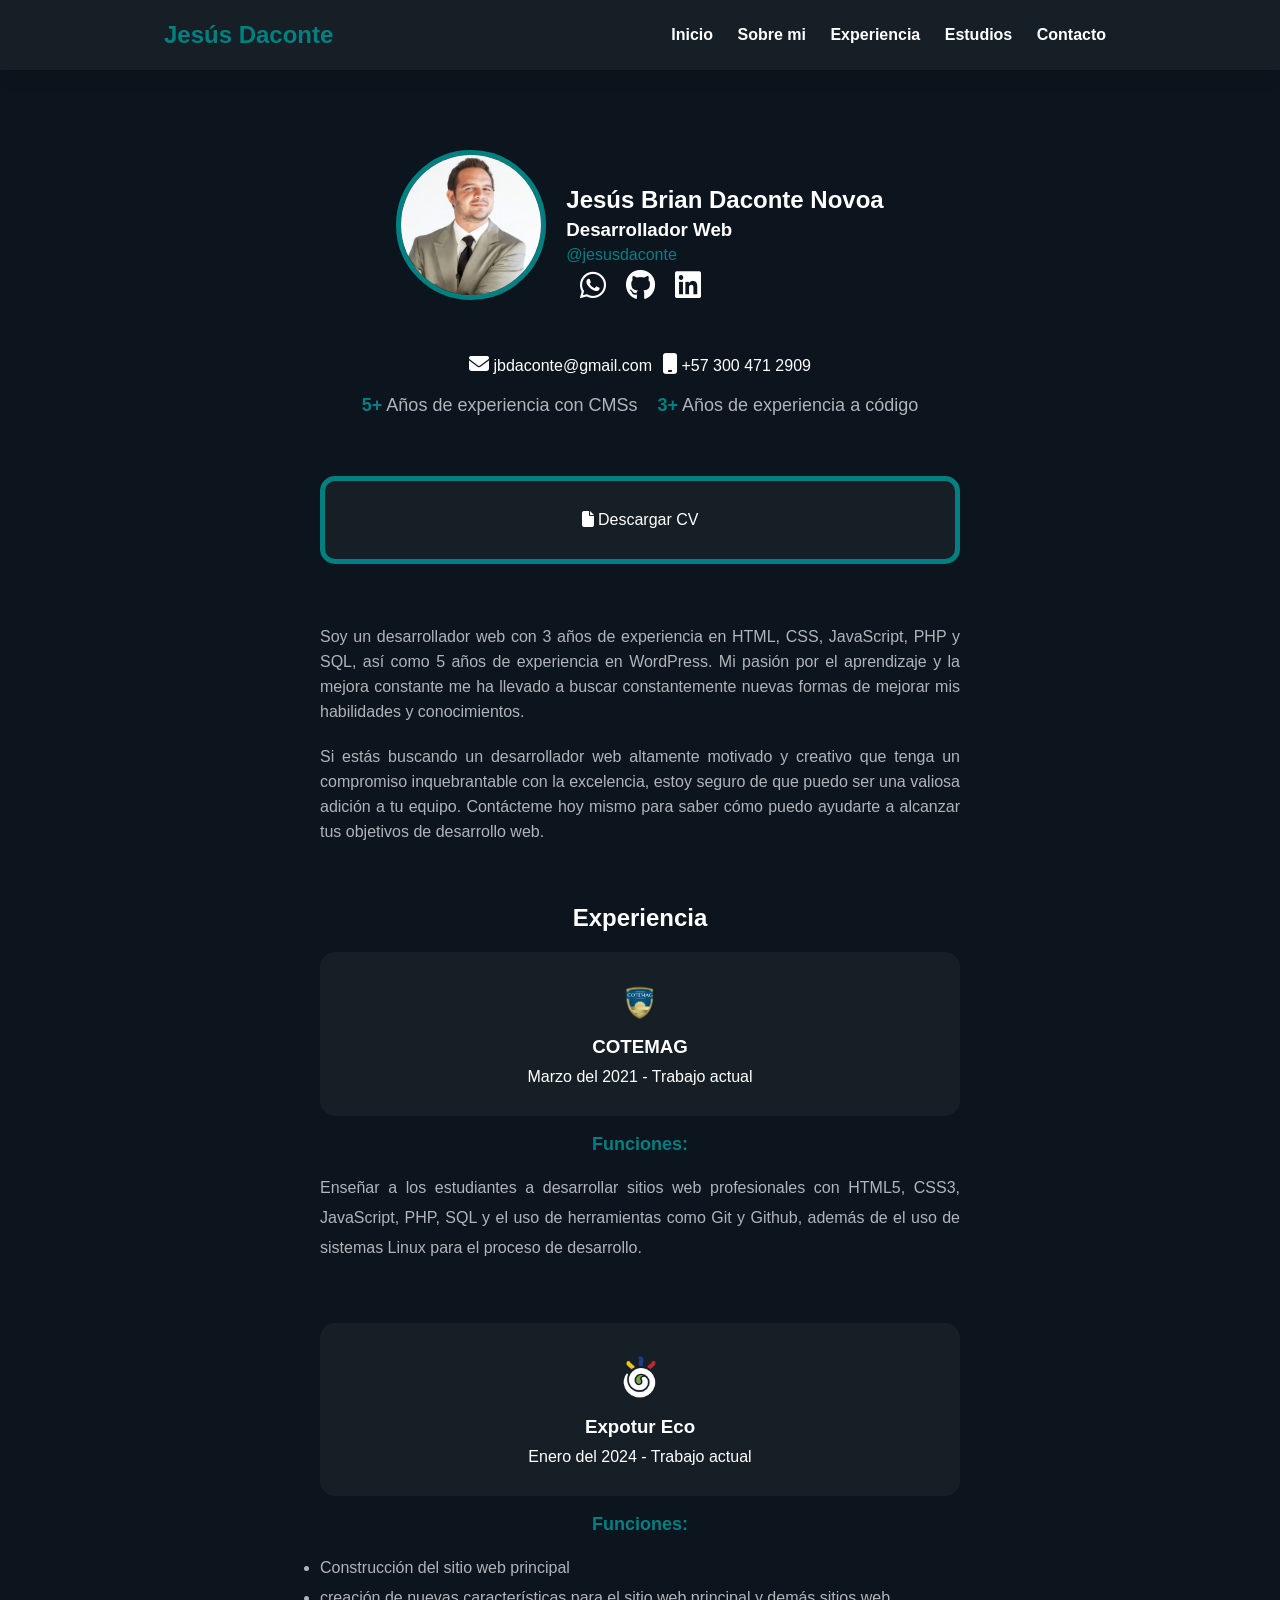
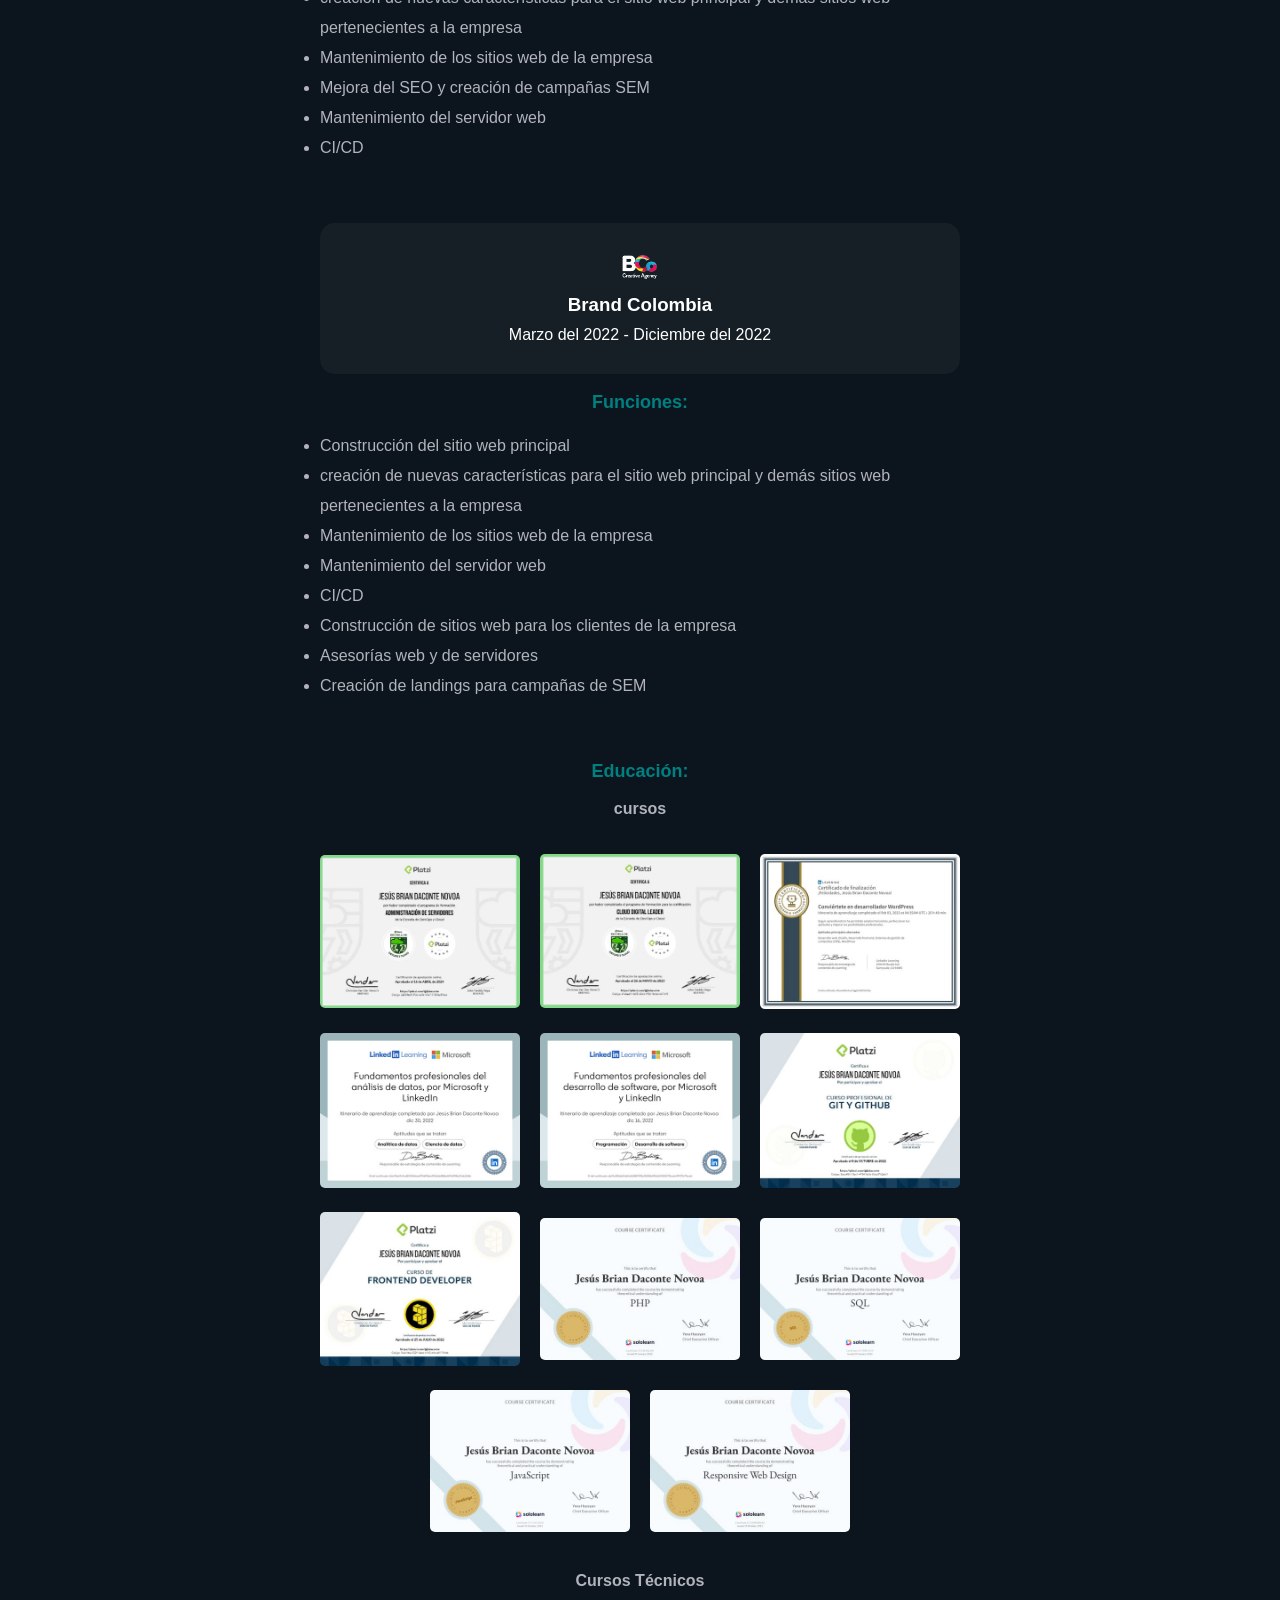
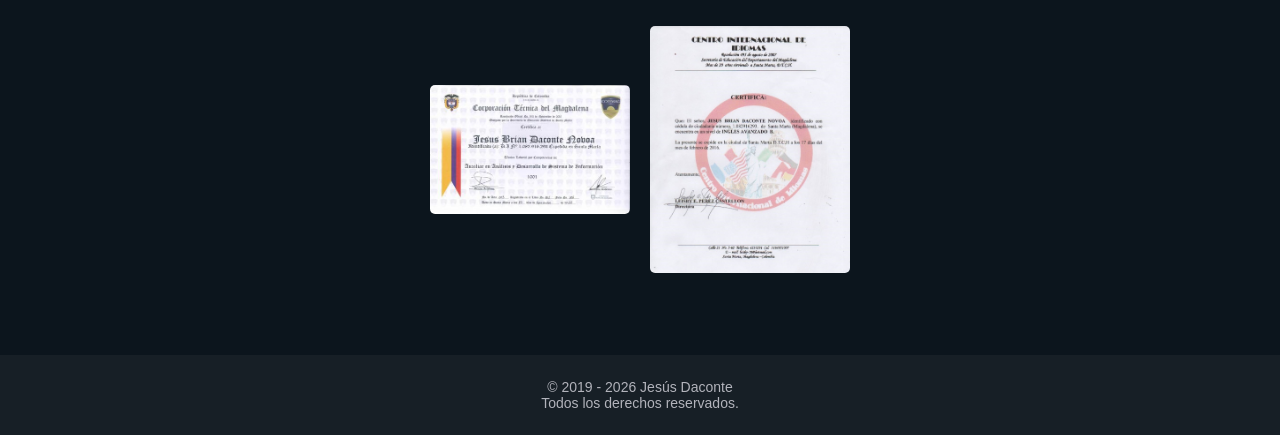
==== index.html @ 12a8c57c "Corrección de errores en el CV" ====
<!doctype html>
<html lang="en">

<head>
  <meta charset="UTF-8" />
  <meta name="viewport" content="width=device-width, initial-scale=1.0" />
  <title>Jesús Daconte</title>
  <link rel="shortcut icon" href="assets/jesus-daconte.ico" type="image/x-icon">
  <link rel="stylesheet" href="style.css">
  <link rel="stylesheet" href="https://cdnjs.cloudflare.com/ajax/libs/font-awesome/6.6.0/css/all.min.css"
    integrity="sha512-Kc323vGBEqzTmouAECnVceyQqyqdsSiqLQISBL29aUW4U/M7pSPA/gEUZQqv1cwx4OnYxTxve5UMg5GT6L4JJg=="
    crossorigin="anonymous" referrerpolicy="no-referrer" />
</head>

<body>

  <header>

    <nav class="menu desktop">

      <h1><a href="index.html">Jesús Daconte</a></h1>

      <ul>
        <li><a href="index.html">Inicio</a></li>
        <li><a href="#sobre-mi">Sobre mi</a></li>
        <li><a href="#experiencia">Experiencia</a></li>
        <li><a href="#estudios">Estudios</a></li>
        <li><a href="https://wa.me/+573004712909" target="_blank">Contacto</a></li>
      </ul>

    </nav>

    <nav class="menu mobile">

      <h1><a href="index.html">Jesús Daconte</a></h1>

      <ul>
        <li><a href="index.html"><i class="fa-solid fa-house"></i></a></li>
        <li><a href="#sobre-mi"><i class="fa-solid fa-user"></i></a></li>
        <li><a href="#experiencia"></i><i class="fa-solid fa-id-card"></i></a></li>
        <li><a href="#estudios"><i class="fa-solid fa-graduation-cap"></i></a></li>
        <li><a href="https://wa.me/+573004712909" target="_blank"><i class="fa-solid fa-mobile"></i></a></li>
      </ul>

    </nav>


  </header>

  <main>

    <section class="sobre">

      <div class="yo">

        <img src="assets/jesus-daconte.jpeg" alt="Jesús Daconte">

        <div class="content">

          <h2>Jesús Brian Daconte Novoa</h2>
          <h3>Desarrollador Web</h3>
          
          <span>@jesusdaconte</span>

        </div>

      </div>

      <div class="redes">

        <a href="https://wa.me/+573004712909" target="_blank"><i class="fa-brands fa-whatsapp"></i></a>
        <a href="https://github.com/JesusDaconte" target="_blank"><i class="fa-brands fa-github"></i></a>
        <a href="https://www.linkedin.com/in/jesus-brian-daconte-novoa/" target="_blank"><i class="fa-brands fa-linkedin"></i></a>

      </div>

      <br><br><br>

      <div class=" mail">

        <a href="mailto:jbdaconte@gmail.com"><i class="fa-solid fa-envelope"></i> jbdaconte@gmail.com</a>
        <a href="tel:+573004712909"><i class="fa-solid fa-mobile"></i> +57 300 471 2909</a>

      </div>

      <div class="info">

        <span><b>5+</b> Años de experiencia con CMSs</span>
        <span><b>3+</b> Años de experiencia a código</span>

      </div>

    </section>

    <section class="des-cv" id="sobre-mi">

      <a class="mas" href="#" download><i class="fa-solid fa-file"></i> Descargar CV</a>

    </section>



    <section class="sobre-mi">

      <p>
        Soy un desarrollador web con 3 años de experiencia en HTML, CSS, JavaScript, PHP y SQL, así como 5 años de
        experiencia en WordPress. Mi pasión por el aprendizaje y la mejora constante me ha llevado a buscar
        constantemente nuevas formas de mejorar mis habilidades y conocimientos.
      </p>

      <p>
        Si estás buscando un desarrollador web altamente motivado y creativo que tenga un compromiso inquebrantable con
        la excelencia, estoy seguro de que puedo ser una valiosa adición a tu equipo. Contácteme hoy mismo para saber
        cómo puedo ayudarte a alcanzar tus objetivos de desarrollo web.
      </p>

    </section>

    <section class="experiencia">

      <h2>Experiencia</h2>

      <a class="mas-exp" href="https://www.cotemag.edu.co/index.php/auth/login/" target="_blank">

        <img src="assets/cotemag.png" alt="COTEMAG">
        <h3>COTEMAG</h3>
        <p>Marzo del 2021 - Trabajo actual</p>

      </a>

      <br>

      <p>

        <b>Funciones:</b> <br><br>
      <ul>
        <p style="text-align: justify;">Enseñar a los estudiantes a desarrollar sitios web profesionales con HTML5,
          CSS3, JavaScript, PHP, SQL y el uso de herramientas como Git y Github, además de el uso de sistemas Linux para
          el proceso de desarrollo.</p>
      </ul>

      </p>

    </section>

    <section class="experiencia" id="experiencia">

      <a class="mas-exp" href="https://expotur-eco.com/" target="_blank">

        <img src="assets/expotur.png" alt="Expotur-Eco">
        <h3>Expotur Eco</h3>
        <p>Enero del 2024 - Trabajo actual</p>

      </a>

      <br>

      <p>

        <b>Funciones:</b> <br><br>
      <ul>
        <li>Construcción del sitio web principal</li>
        <li>creación de nuevas características para el sitio web principal y demás sitios web pertenecientes a la
          empresa</li>
        <li>Mantenimiento de los sitios web de la empresa</li>
        <li>Mejora del SEO y creación de campañas SEM</li>
        <li>Mantenimiento del servidor web</li>
        <li>CI/CD</li>
      </ul>

      </p>

    </section>

    <section class="experiencia">

      <a class="mas-exp" href="https://www.linkedin.com/company/brand-colombia/posts/?feedView=all" target="_blank">

        <img src="assets/brandco.png" alt="Brand Colombia">
        <h3>Brand Colombia</h3>
        <p>Marzo del 2022 - Diciembre del 2022</p>

      </a>

      <br>

      <p>

        <b>Funciones:</b> <br><br>
      <ul>
        <li>Construcción del sitio web principal</li>
        <li>creación de nuevas características para el sitio web principal y demás sitios web pertenecientes a la
          empresa</li>
        <li>Mantenimiento de los sitios web de la empresa</li>
        <li>Mantenimiento del servidor web</li>
        <li>CI/CD</li>
        <li>Construcción de sitios web para los clientes de la empresa</li>
        <li>Asesorías web y de servidores</li>
        <li>Creación de landings para campañas de SEM</li>
      </ul>

      </p>

    </section>

    <section class="estudios" id="estudios">

      <p>

      <h3>Educación:</h3> <br>
      <b>cursos</b>

      <br><br>

      </p>

      <div class="educacion">

        <a href="https://platzi.com/p/jbdaconte/ruta/8350-cloud-servidores/diploma/detalle/" target="_blank"><img
            src="assets/cursos/platzi-server.jpg" alt="Platzi - Server"></a>
        <a href="https://platzi.com/p/jbdaconte/ruta/8422-cloud-digital-leader/diploma/detalle/" target="_blank"><img
            src="assets/cursos/platzi-cloud.jpg" alt="Platzi - Cloud"></a>
        <a href="https://www.linkedin.com/learning/certificates/eb81625b00bb8ffe73257dc23bc2b966647acdc835d7bb54cf71ca529bd28c13?lipi=urn%3Ali%3Apage%3Ad_flagship3_profile_view_base_certifications_details%3BGEJqhElURiSC2ZqKh%2Borgg%3D%3D"
          target="_blank"><img src="assets/cursos/wordpress.jpeg" alt="WordPress"></a>
        <a href="https://www.linkedin.com/learning/certificates/116e78ab9c9cd80193bfeeaff74d9066cf09a5def88be54763f481d71eb1518e?lipi=urn%3Ali%3Apage%3Ad_flagship3_profile_view_base_certifications_details%3BGEJqhElURiSC2ZqKh%2Borgg%3D%3D"
          target="_blank"><img src="assets/cursos/linkedin-datos.jpg" alt="linkedin - datos"></a>
        <a href="https://www.linkedin.com/learning/certificates/eb19a33fbbbf1db0a218887098c05080b0911b50433537f2cedc94977b79ece6?lipi=urn%3Ali%3Apage%3Ad_flagship3_profile_view_base_certifications_details%3BGEJqhElURiSC2ZqKh%2Borgg%3D%3D"
          target="_blank"><img src="assets/cursos/linkedin-software.jpg" alt="linkedin - software"></a>
        <a href="https://platzi.com/p/jbdaconte/curso/1557-git-github/diploma/detalle/" target="_blank"><img
            src="assets/cursos/platzi-git.jpg" alt="Platzi - Git"></a>
        <a href="https://platzi.com/p/jbdaconte/curso/2467-frontend-developer/diploma/detalle/" target="_blank"><img
            src="assets/cursos/platzi-front.jpg" alt="Platzi - Front"></a>
        <a href="https://www.sololearn.com/Certificate/CT-01EPOLUM/jpg" target="_blank"><img
            src="assets/cursos/sololearm-php.jpg" alt="SoloLearn - PHP"></a>
        <a href="https://www.sololearn.com/Certificate/CT-VPBGTAJV/png" target="_blank"><img
            src="assets/cursos/sololearm-sql.jpg" alt="SoloLearn - SQL"></a>
        <a href="https://www.sololearn.com/Certificate/CT-CC9CJGH2/png" target="_blank"><img
            src="assets/cursos/sololearm-javascript.jpg" alt="SoloLearn - JavaScript"></a>
        <a href="https://www.sololearn.com/Certificate/CT-GWRNERUO/jpg" target="_blank"><img
            src="assets/cursos/sololearm-responsive.jpg" alt="SoloLearn - Responsive"></a>

      </div>

      <br><br>

      <p>

        <b>Cursos Técnicos</b>

        <br><br><br>

      </p>

      <div class="educacion Tecnicos">

        <a href="assets/cursos/COTEMAG.pdf" target="_blank"><img src="assets/cursos/tecnico-cotemag.jpeg" alt="Curso de Inglés"></a>
        <a href="assets/cursos/Ingles Avanzado.pdf" target="_blank"><img src="assets/cursos/ingles.jpg" alt="Curso de COTEMAG"></a>

      </div>

    </section>

    <br>

  </main>

  <footer>

    <p id="ano">

      © 2019 - 2024. Jesús Daconte. <br> Todos los derechos reservados.

    </p>

  </footer>

  <script defer type="text/javascript" src="main.js"></script>
</body>

</html>
---- style.css ----
:root{
    --resaltado: teal;
    --oscuro: #0c151d;
    --claro: #171f26;
    --texto: #b2b3bb;
}

*{
    margin: 0;
    padding: 0;
    box-sizing: border-box;
    text-decoration: none;
}

html {
    scroll-behavior: smooth;
  }

body{
    font-family: 'Poppins', sans-serif;
    font-size: 16px;
    color: var(--texto);
    background-color: var(--oscuro);
    display: flex;
    flex-direction: column;
    justify-content: center;
    align-items: center;
}

.redes a .iconos {
    font-size: 70px;
}

body a, body h1, body h2, body h3{
    color: #ffffff;
}

body a:hover{
    color: var(--resaltado);
}

header{
    width: 100%;
    height: 70px;
    background-color: var(--claro);
    display: flex;
    position: fixed;
    top: 0;
    left: 0;
    z-index: 100;
    justify-content: center;
    align-items: center;
    box-shadow: 0px 10px 15px -3px rgba(0,0,0,0.1);
}



header .menu{
    width: 100%;
    height: 100%;
    display: flex;
    justify-content: space-around;
    align-items: center;
}

@media (max-width: 700px){
    header .menu{
        flex-direction: column;
        justify-content: center;
        align-items: center;
    }

    header .menu h1{
        display: none;
    }
}

.header .menu ul{
    list-style: none;
}

header .menu h1 a{
    color: var(--resaltado);
}

header .menu ul li{
    font-weight: bold;
    display: inline;
    padding: 10px;
}


@media (max-width: 700px){
    header .desktop{
        display: none;
    }
}


header .mobile{
    display: none;
}

@media (max-width: 700px){

    header .mobile{
        display: flex;
    }
}


main{
    width: 50%;
    margin-top: 150px;
    display: flex;
    flex-direction: column;
    justify-content: center;
    gap: 60px;
    align-items: center;
}

@media (max-width: 1112px){
    main{
        width: 60%;
    }
}

@media (max-width: 927px){
    main{
        width: 80%;
    }
}

main .sobre img{
    width: 150px;
    border-radius: 50%;
    border: 5px solid var(--resaltado);
}

.sobre{
    width: 100%;
    display: flex;
    flex-direction: column;
    justify-content: center;
    align-items: center;
}

@media (max-width: 700px){
    .sobre .yo{
        flex-direction: column;
    }

    .sobre .info{
        flex-direction: column;
    }

    .sobre .yo .content{
        text-align: center;
    }
}

.sobre .yo{
    display: flex;
    align-items: center;
    gap: 20px;
}

.sobre .yo h2, .sobre .yo h3{
    padding-bottom: 5px;
}

.sobre .yo span{
    color: var(--resaltado);
}

.sobre .redes{
    display: flex;
    gap: 20px;
    margin-top: -30px;
}

@media (max-width: 700px){
    .sobre .redes{
        margin-top: 20px;
    }

    .sobre .yo h2{
        font-size: 20px;
    }
}

.sobre .redes a i{
    font-size: 30px;
}

.sobre .mail{
    display: flex;
    flex-wrap: wrap;
    justify-content: center;
    align-items: center;
    gap: 10px;
}

.sobre .mail a i{
    font-size: 20px;
}

.sobre .info{
    margin-top: 20px;
    display: flex;
    align-items: center;
    justify-content: center;
    gap: 20px;
    font-size: 18px;
}

.sobre .info span b{
    color: var(--resaltado);
}

.des-cv{
    width: 100%;
    display: flex;
    flex-direction: column;
    justify-content: center;
    align-items: center;
}

.mas{
    width: 100%;
    text-align: center;
    border: 5px solid var(--resaltado);
    border-radius: 15px;
    padding: 30px;
    background-color: var(--claro);
}

.mas:hover{
    background-color: var(--resaltado);
    color: #ffffff;
}

.sobre-mi{
    display: flex;
    flex-direction: column;
    justify-content: center;
    align-items: center;
    gap: 20px;
}

.sobre-mi p{
    text-align: justify;
    line-height: 25px;
}

.experiencia{
    width: 100%;
    display: flex;
    flex-direction: column;
    justify-content: center;
    align-items: center;
}

.experiencia .mas-exp{
    width: 100%;
    text-align: center;
    border-radius: 15px;
    padding: 30px;
    background-color: var(--claro);
}

.experiencia .mas-exp:hover{
    background-color: var(--resaltado);
    color: #ffffff;
}

.experiencia h2{
    margin-bottom: 20px;
}

.experiencia img{
    width: 40px;
}

.experiencia ul{
    line-height: 30px;
}

.experiencia b, .estudios h3{
    font-size: 18px;
    color: var(--resaltado);
}

.experiencia h3{
    padding: 10px;
}

.estudios{
    width: 100%;
    display: flex;
    flex-direction: column;
    justify-content: center;
    align-items: center;
}

.educacion{
    width: 100%;
    display: flex;
    flex-wrap: wrap;
    justify-content: center;
    align-items: center;
    gap: 20px;
}

.educacion img{
    width: 200px;
    border-radius: 5px;
}

footer{
    width: 100%;
    height: 80px;
    background-color: var(--claro);
    text-align: center;
    display: flex;
    justify-content: center;
    align-items: center;
    font-size: 14px;
    color: var(--texto);
}
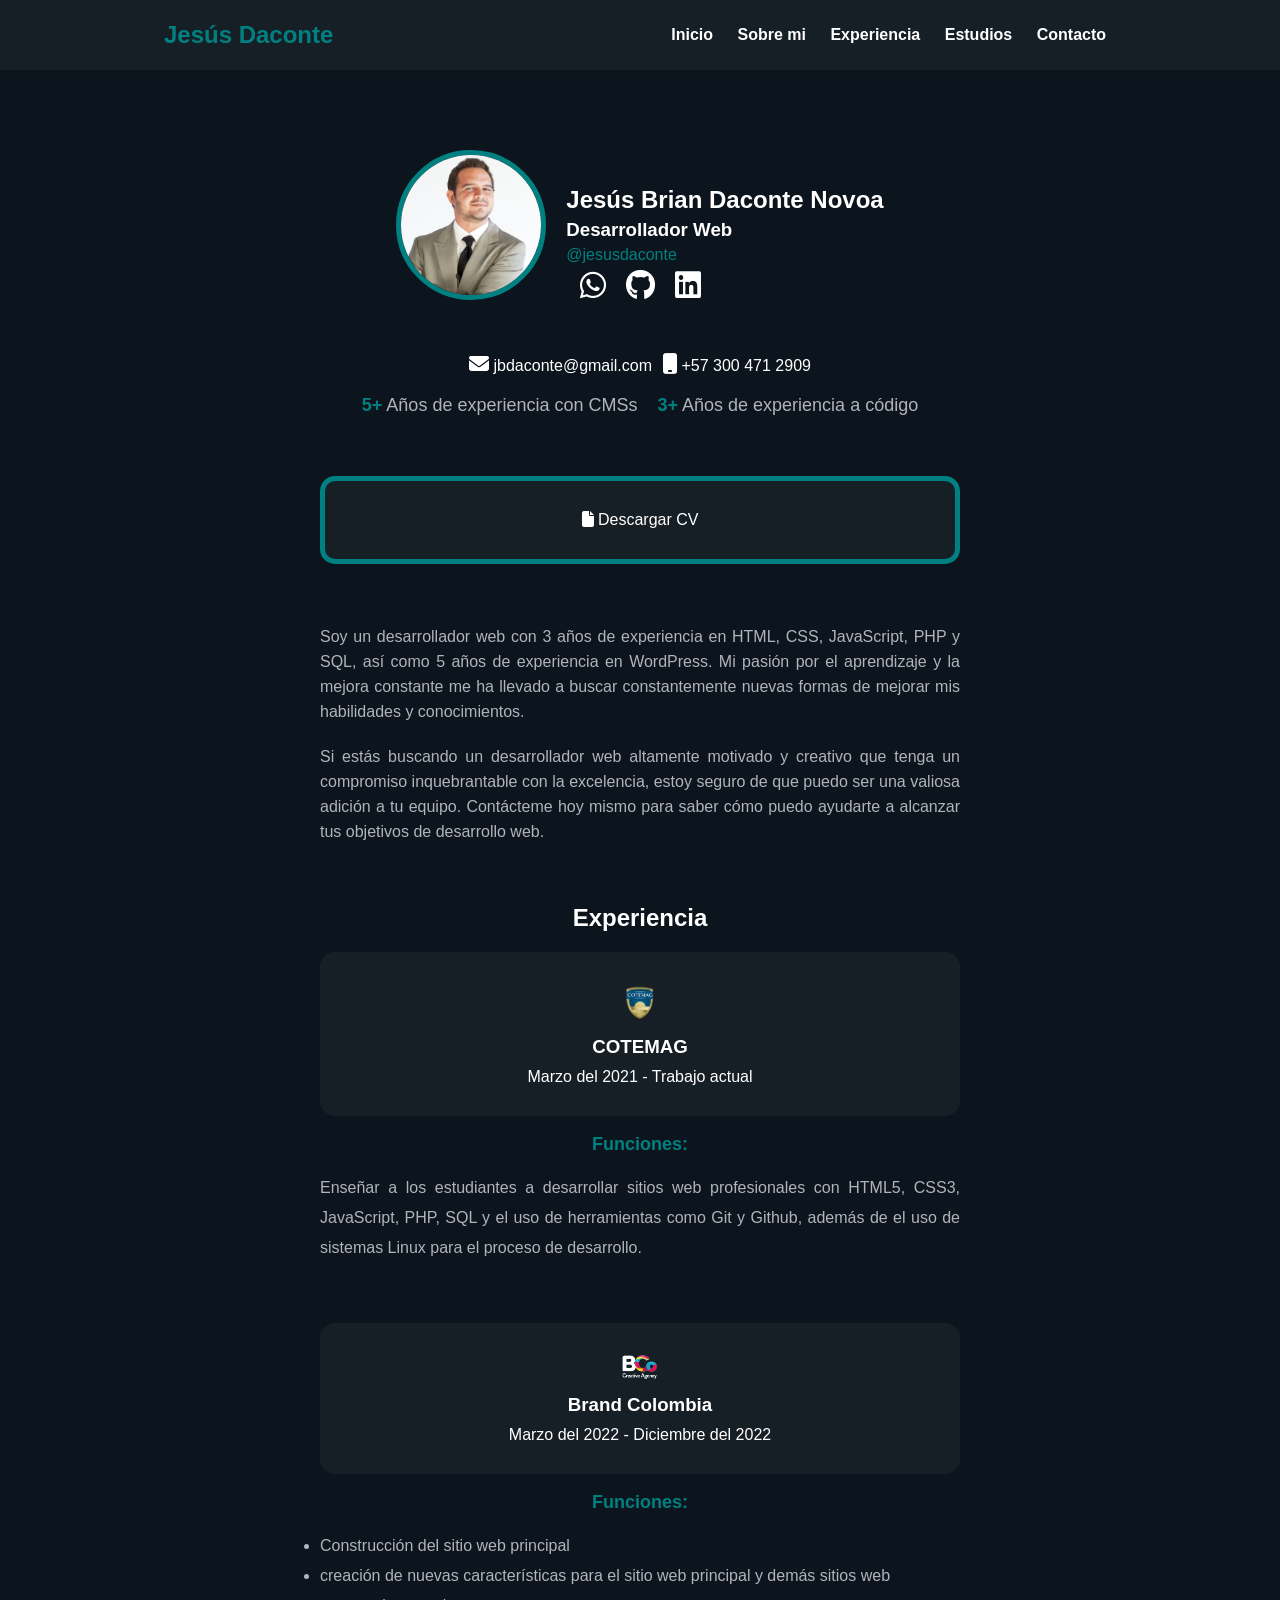
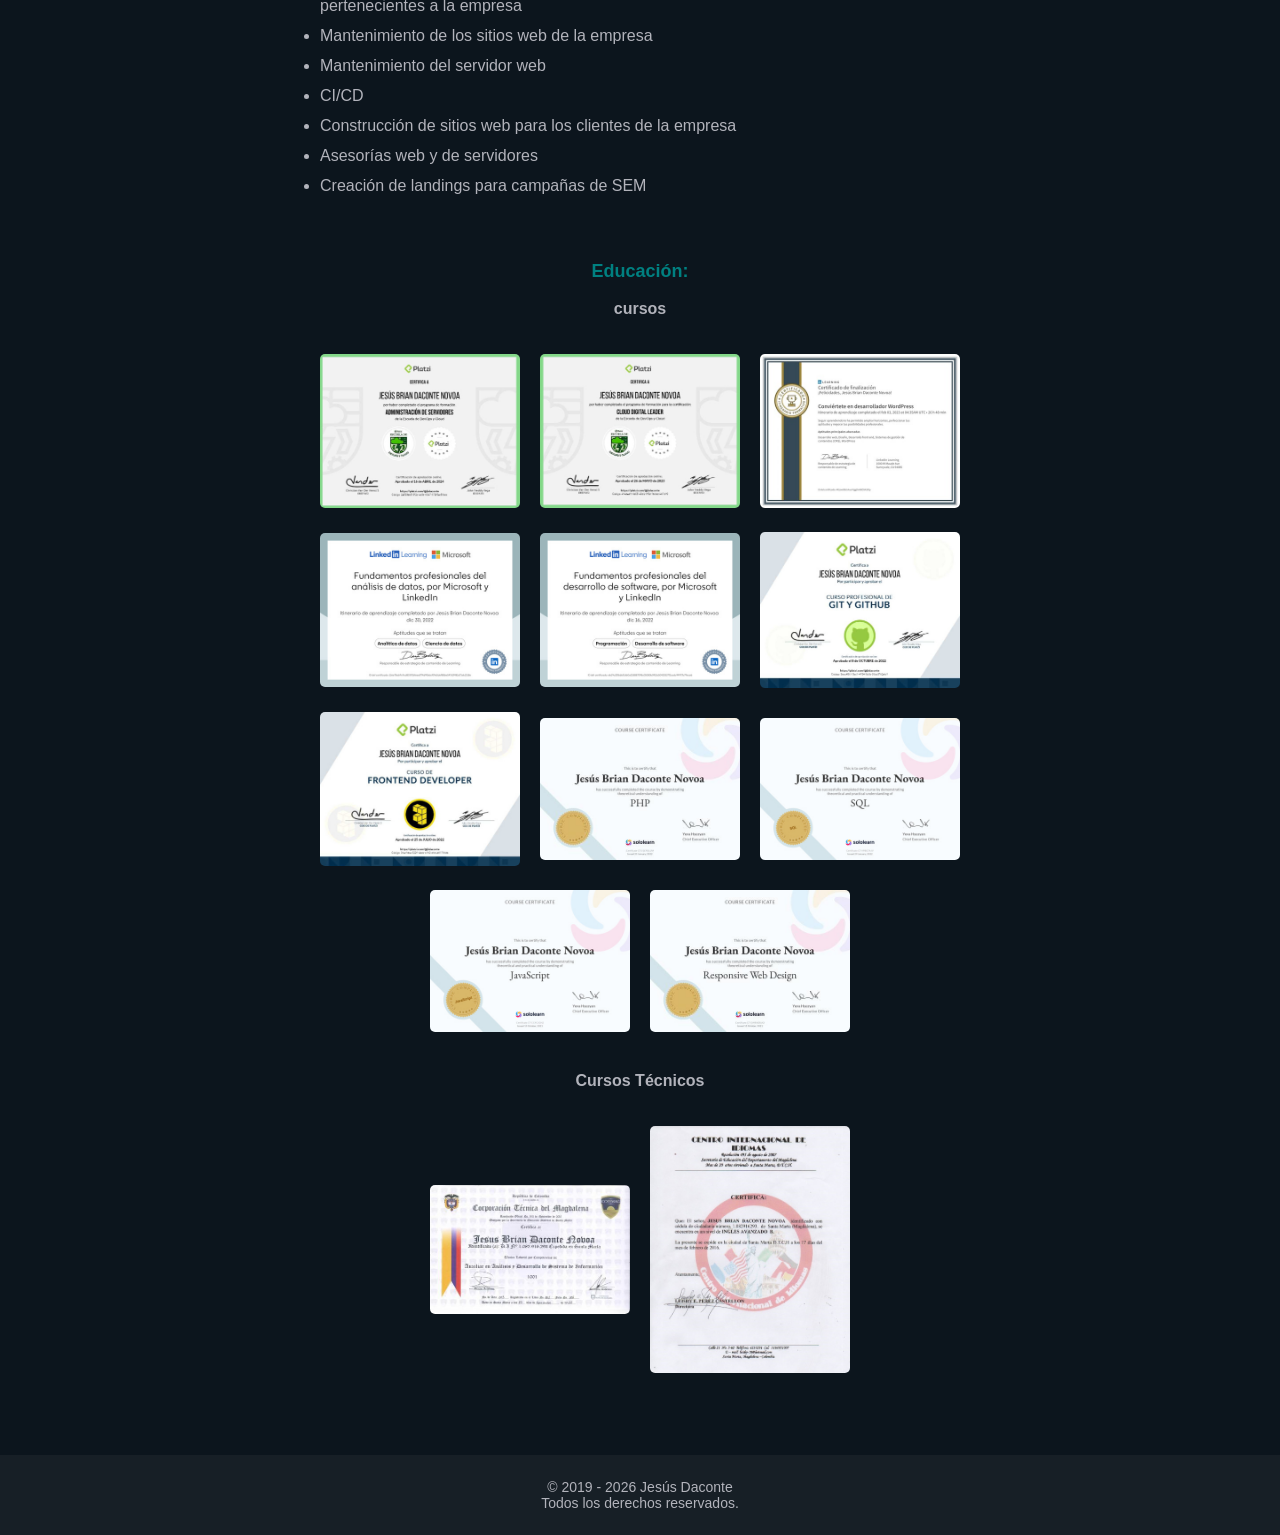
==== commit 1a469f6f: "Arreglando la experiencia" ====
--- a/index.html
+++ b/index.html
@@ -94,7 +94,7 @@
 
     <section class="des-cv" id="sobre-mi">
 
-      <a class="mas" href="#" download><i class="fa-solid fa-file"></i> Descargar CV</a>
+      <a class="mas" href="assets/CV_Jesus_Daconte.pdf" download><i class="fa-solid fa-file"></i> Descargar CV</a>
 
     </section>
 
@@ -137,35 +137,6 @@
         <p style="text-align: justify;">Enseñar a los estudiantes a desarrollar sitios web profesionales con HTML5,
           CSS3, JavaScript, PHP, SQL y el uso de herramientas como Git y Github, además de el uso de sistemas Linux para
           el proceso de desarrollo.</p>
-      </ul>
-
-      </p>
-
-    </section>
-
-    <section class="experiencia" id="experiencia">
-
-      <a class="mas-exp" href="https://expotur-eco.com/" target="_blank">
-
-        <img src="assets/expotur.png" alt="Expotur-Eco">
-        <h3>Expotur Eco</h3>
-        <p>Enero del 2024 - Trabajo actual</p>
-
-      </a>
-
-      <br>
-
-      <p>
-
-        <b>Funciones:</b> <br><br>
-      <ul>
-        <li>Construcción del sitio web principal</li>
-        <li>creación de nuevas características para el sitio web principal y demás sitios web pertenecientes a la
-          empresa</li>
-        <li>Mantenimiento de los sitios web de la empresa</li>
-        <li>Mejora del SEO y creación de campañas SEM</li>
-        <li>Mantenimiento del servidor web</li>
-        <li>CI/CD</li>
       </ul>
 
       </p>
@@ -277,4 +248,4 @@
   <script defer type="text/javascript" src="main.js"></script>
 </body>
 
-</html>+</html>
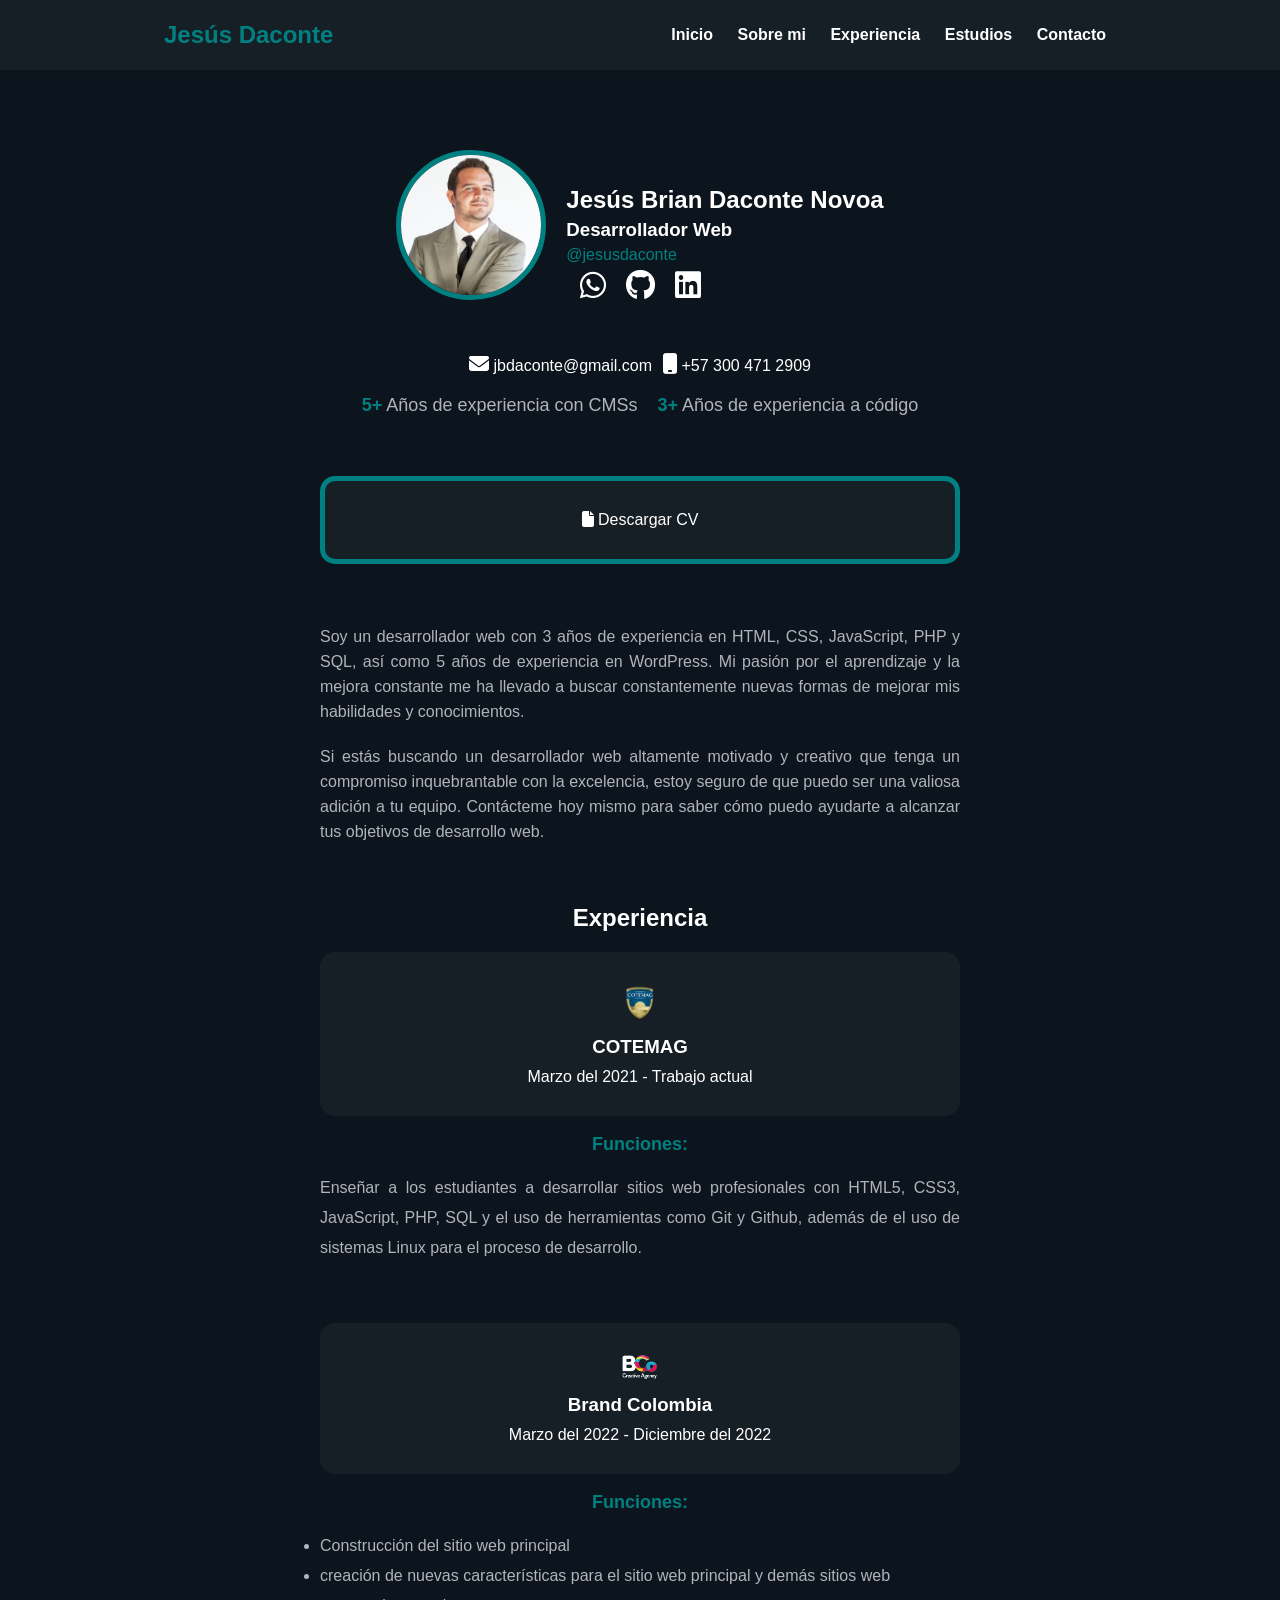
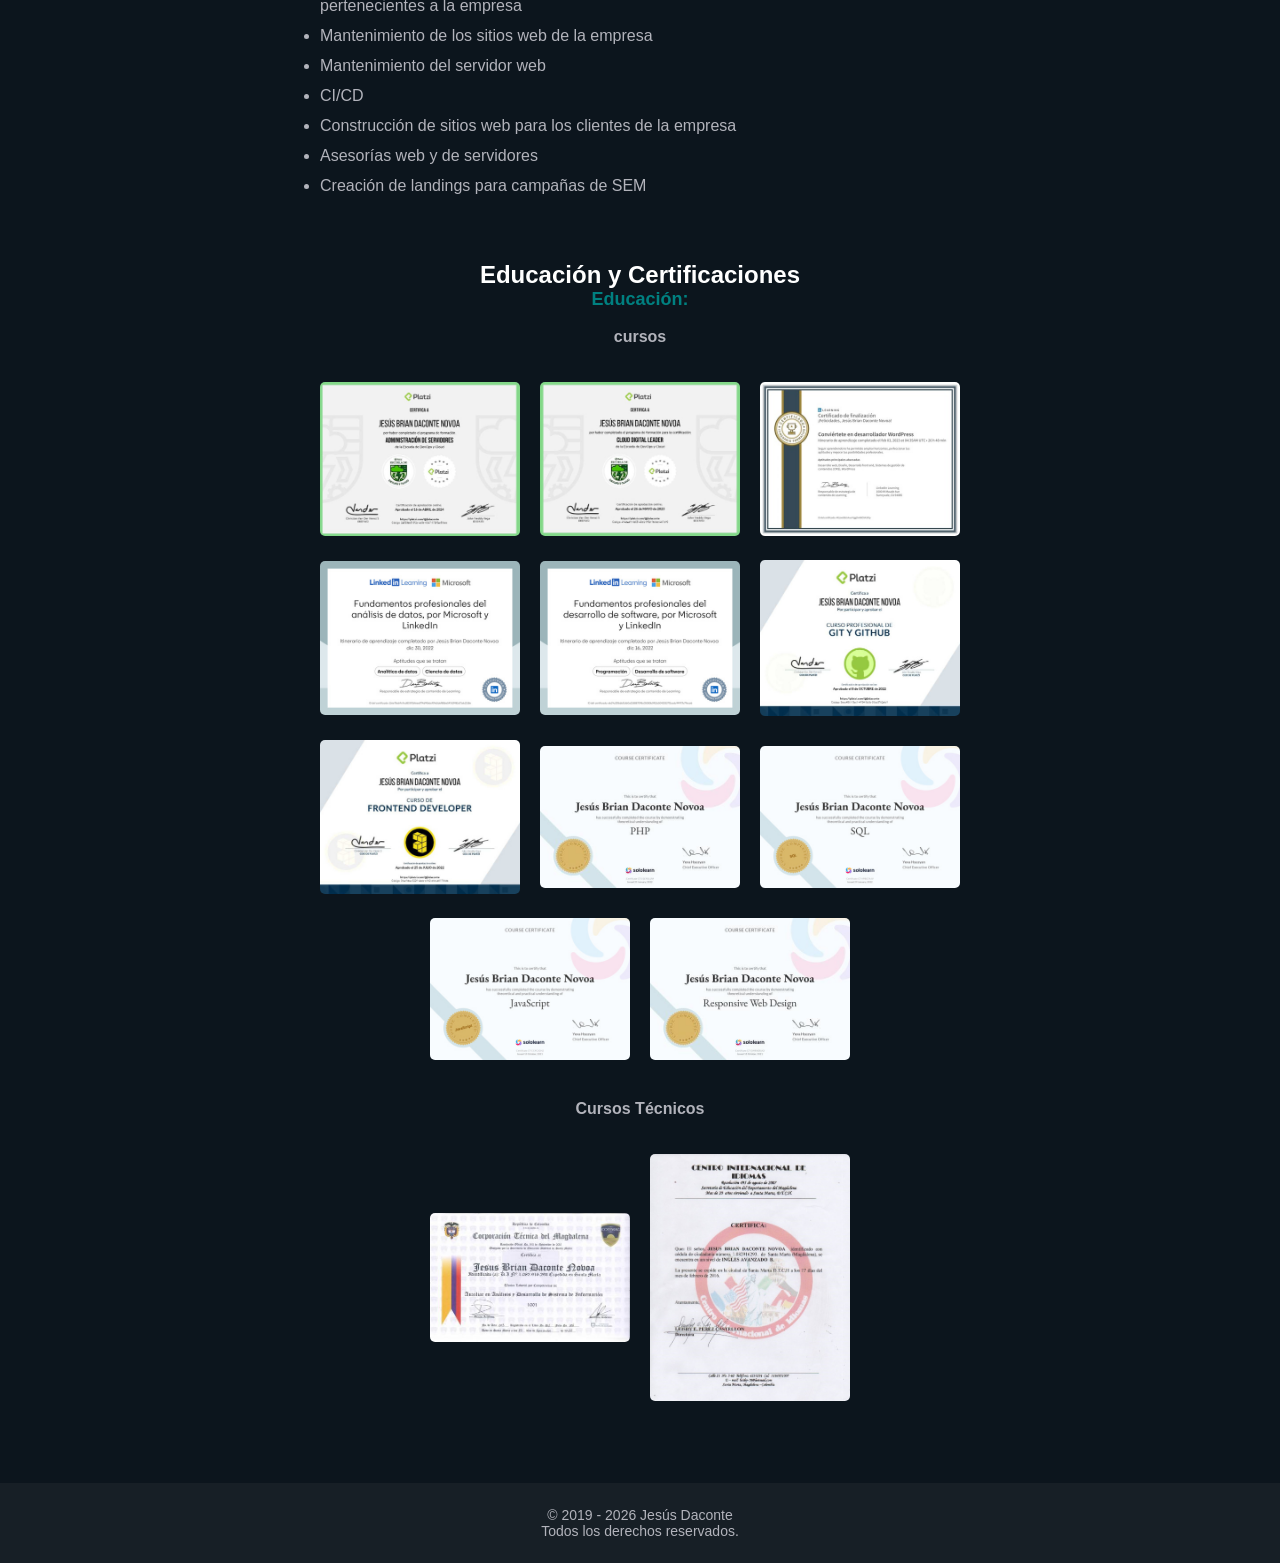
==== commit 39f109cd: "Corrigiendo SEO" ====
--- a/index.html
+++ b/index.html
@@ -1,10 +1,65 @@
 <!doctype html>
-<html lang="en">
+<html lang="es-CO">
 
 <head>
   <meta charset="UTF-8" />
   <meta name="viewport" content="width=device-width, initial-scale=1.0" />
-  <title>Jesús Daconte</title>
+  <title>Jesús Daconte - Desarrollador Web | WordPress, HTML, CSS, JavaScript, PHP</title>
+  <meta name="description"
+    content="Desarrollador Web con 5+ años de experiencia en WordPress y 3+ años en desarrollo a código. Especializado en HTML, CSS, JavaScript, PHP y SQL.">
+  <meta name="keywords"
+    content="desarrollador web, WordPress, HTML, CSS, JavaScript, PHP, SQL, desarrollador frontend, desarrollador backend, Jesús Daconte">
+  <meta name="author" content="Jesús Brian Daconte Novoa">
+  <meta name="robots" content="index, follow">
+  <meta name="geo.region" content="CO">
+  <meta name="geo.placename" content="Colombia">
+
+  <!-- Canonical URL -->
+  <link rel="canonical" href="https://jesusdaconte.github.io/cv/">
+
+  <!-- Schema.org markup -->
+  <script type="application/ld+json">
+  {
+    "@context": "https://schema.org",
+    "@type": "Person",
+    "name": "Jesús Brian Daconte Novoa",
+    "url": "https://jesusdaconte.github.io/cv/",
+    "image": "https://jesusdaconte.github.io/cv/assets/jesus-daconte.jpeg",
+    "jobTitle": "Desarrollador Web",
+    "worksFor": {
+      "@type": "Organization",
+      "name": "COTEMAG"
+    },
+    "email": "mailto:jbdaconte@gmail.com",
+    "telephone": "+57-300-471-2909",
+    "address": {
+      "@type": "PostalAddress",
+      "addressCountry": "CO"
+    },
+    "sameAs": [
+      "https://github.com/JesusDaconte",
+      "https://www.linkedin.com/in/jesus-brian-daconte-novoa/",
+      "https://wa.me/+573004712909"
+    ]
+  }
+  </script>
+
+  <!-- Open Graph data -->
+  <meta property="og:title" content="Jesús Daconte - Desarrollador Web">
+  <meta property="og:type" content="website">
+  <meta property="og:url" content="https://jesusdaconte.github.io/cv/">
+  <meta property="og:image" content="https://jesusdaconte.github.io/cv/assets/jesus-daconte.jpeg">
+  <meta property="og:description"
+    content="Desarrollador Web con 5+ años de experiencia en WordPress y 3+ años en desarrollo a código. Especializado en HTML, CSS, JavaScript, PHP y SQL.">
+  <meta property="og:site_name" content="Jesús Daconte - Desarrollador Web">
+
+  <!-- Twitter Card data -->
+  <meta name="twitter:card" content="summary_large_image">
+  <meta name="twitter:title" content="Jesús Daconte - Desarrollador Web">
+  <meta name="twitter:description"
+    content="Desarrollador Web con 5+ años de experiencia en WordPress y 3+ años en desarrollo a código.">
+  <meta name="twitter:image" content="https://jesusdaconte.github.io/cv/assets/jesus-daconte.jpeg">
+
   <link rel="shortcut icon" href="assets/jesus-daconte.ico" type="image/x-icon">
   <link rel="stylesheet" href="style.css">
   <link rel="stylesheet" href="https://cdnjs.cloudflare.com/ajax/libs/font-awesome/6.6.0/css/all.min.css"
@@ -12,54 +67,54 @@
     crossorigin="anonymous" referrerpolicy="no-referrer" />
 </head>
 
-<body>
-
-  <header>
-
-    <nav class="menu desktop">
-
-      <h1><a href="index.html">Jesús Daconte</a></h1>
+<body itemscope itemtype="https://schema.org/Person">
+
+  <header role="banner">
+
+    <nav class="menu desktop" aria-label="Navegación principal">
+
+      <h1><a href="index.html" itemprop="name">Jesús Daconte</a></h1>
 
       <ul>
         <li><a href="index.html">Inicio</a></li>
         <li><a href="#sobre-mi">Sobre mi</a></li>
         <li><a href="#experiencia">Experiencia</a></li>
         <li><a href="#estudios">Estudios</a></li>
-        <li><a href="https://wa.me/+573004712909" target="_blank">Contacto</a></li>
+        <li><a href="https://wa.me/+573004712909" target="_blank" rel="noopener noreferrer">Contacto</a></li>
       </ul>
 
     </nav>
 
-    <nav class="menu mobile">
-
-      <h1><a href="index.html">Jesús Daconte</a></h1>
+    <nav class="menu mobile" aria-label="Navegación móvil">
+
+      <h1><a href="index.html" itemprop="name">Jesús Daconte</a></h1>
 
       <ul>
-        <li><a href="index.html"><i class="fa-solid fa-house"></i></a></li>
-        <li><a href="#sobre-mi"><i class="fa-solid fa-user"></i></a></li>
-        <li><a href="#experiencia"></i><i class="fa-solid fa-id-card"></i></a></li>
-        <li><a href="#estudios"><i class="fa-solid fa-graduation-cap"></i></a></li>
-        <li><a href="https://wa.me/+573004712909" target="_blank"><i class="fa-solid fa-mobile"></i></a></li>
+        <li><a href="index.html" aria-label="Inicio"><i class="fa-solid fa-house"></i></a></li>
+        <li><a href="#sobre-mi" aria-label="Sobre mí"><i class="fa-solid fa-user"></i></a></li>
+        <li><a href="#experiencia" aria-label="Experiencia"></i><i class="fa-solid fa-id-card"></i></a></li>
+        <li><a href="#estudios" aria-label="Estudios"><i class="fa-solid fa-graduation-cap"></i></a></li>
+        <li><a href="https://wa.me/+573004712909" target="_blank" rel="noopener noreferrer" aria-label="Contacto"><i
+              class="fa-solid fa-mobile"></i></a></li>
       </ul>
 
     </nav>
 
-
   </header>
 
-  <main>
-
-    <section class="sobre">
+  <main role="main">
+
+    <section class="sobre" aria-labelledby="nombre-titulo">
 
       <div class="yo">
 
-        <img src="assets/jesus-daconte.jpeg" alt="Jesús Daconte">
+        <img src="assets/jesus-daconte.jpeg" alt="Jesús Brian Daconte Novoa - Desarrollador Web" itemprop="image">
 
         <div class="content">
 
-          <h2>Jesús Brian Daconte Novoa</h2>
-          <h3>Desarrollador Web</h3>
-          
+          <h2 id="nombre-titulo" itemprop="name">Jesús Brian Daconte Novoa</h2>
+          <h3 itemprop="jobTitle">Desarrollador Web</h3>
+
           <span>@jesusdaconte</span>
 
         </div>
@@ -68,18 +123,22 @@
 
       <div class="redes">
 
-        <a href="https://wa.me/+573004712909" target="_blank"><i class="fa-brands fa-whatsapp"></i></a>
-        <a href="https://github.com/JesusDaconte" target="_blank"><i class="fa-brands fa-github"></i></a>
-        <a href="https://www.linkedin.com/in/jesus-brian-daconte-novoa/" target="_blank"><i class="fa-brands fa-linkedin"></i></a>
+        <a href="https://wa.me/+573004712909" target="_blank" rel="noopener noreferrer"
+          aria-label="Contactar por WhatsApp"><i class="fa-brands fa-whatsapp"></i></a>
+        <a href="https://github.com/JesusDaconte" target="_blank" rel="noopener noreferrer"
+          aria-label="Perfil de GitHub"><i class="fa-brands fa-github"></i></a>
+        <a href="https://www.linkedin.com/in/jesus-brian-daconte-novoa/" target="_blank" rel="noopener noreferrer"
+          aria-label="Perfil de LinkedIn"><i class="fa-brands fa-linkedin"></i></a>
 
       </div>
 
       <br><br><br>
 
-      <div class=" mail">
-
-        <a href="mailto:jbdaconte@gmail.com"><i class="fa-solid fa-envelope"></i> jbdaconte@gmail.com</a>
-        <a href="tel:+573004712909"><i class="fa-solid fa-mobile"></i> +57 300 471 2909</a>
+      <div class="mail">
+
+        <a href="mailto:jbdaconte@gmail.com" itemprop="email"><i class="fa-solid fa-envelope"></i>
+          jbdaconte@gmail.com</a>
+        <a href="tel:+573004712909" itemprop="telephone"><i class="fa-solid fa-mobile"></i> +57 300 471 2909</a>
 
       </div>
 
@@ -94,15 +153,16 @@
 
     <section class="des-cv" id="sobre-mi">
 
-      <a class="mas" href="assets/CV_Jesus_Daconte.pdf" download><i class="fa-solid fa-file"></i> Descargar CV</a>
-
-    </section>
-
-
-
-    <section class="sobre-mi">
-
-      <p>
+      <a class="mas" href="assets/Hoja_de_vida_actual.pdf" download aria-label="Descargar currículum vitae"><i
+          class="fa-solid fa-file"></i> Descargar CV</a>
+
+    </section>
+
+    <section class="sobre-mi" aria-labelledby="sobre-mi-titulo">
+
+      <h2 id="sobre-mi-titulo" style="display: none;">Sobre mí</h2>
+
+      <p itemprop="description">
         Soy un desarrollador web con 3 años de experiencia en HTML, CSS, JavaScript, PHP y SQL, así como 5 años de
         experiencia en WordPress. Mi pasión por el aprendizaje y la mejora constante me ha llevado a buscar
         constantemente nuevas formas de mejorar mis habilidades y conocimientos.
@@ -116,14 +176,15 @@
 
     </section>
 
-    <section class="experiencia">
-
-      <h2>Experiencia</h2>
-
-      <a class="mas-exp" href="https://www.cotemag.edu.co/index.php/auth/login/" target="_blank">
-
-        <img src="assets/cotemag.png" alt="COTEMAG">
-        <h3>COTEMAG</h3>
+    <section class="experiencia" id="experiencia" aria-labelledby="experiencia-titulo">
+
+      <h2 id="experiencia-titulo">Experiencia</h2>
+
+      <a class="mas-exp" href="https://www.cotemag.edu.co/index.php/auth/login/" target="_blank"
+        rel="noopener noreferrer" itemscope itemtype="https://schema.org/Organization">
+
+        <img src="assets/cotemag.png" alt="COTEMAG - Institución educativa">
+        <h3 itemprop="name">COTEMAG</h3>
         <p>Marzo del 2021 - Trabajo actual</p>
 
       </a>
@@ -143,12 +204,15 @@
 
     </section>
 
-    <section class="experiencia">
-
-      <a class="mas-exp" href="https://www.linkedin.com/company/brand-colombia/posts/?feedView=all" target="_blank">
-
-        <img src="assets/brandco.png" alt="Brand Colombia">
-        <h3>Brand Colombia</h3>
+    <section class="experiencia" aria-labelledby="experiencia-brand">
+
+      <h2 id="experiencia-brand" style="display: none;">Experiencia en Brand Colombia</h2>
+
+      <a class="mas-exp" href="https://www.linkedin.com/company/brand-colombia/posts/?feedView=all" target="_blank"
+        rel="noopener noreferrer" itemscope itemtype="https://schema.org/Organization">
+
+        <img src="assets/brandco.png" alt="Brand Colombia - Agencia de marketing digital">
+        <h3 itemprop="name">Brand Colombia</h3>
         <p>Marzo del 2022 - Diciembre del 2022</p>
 
       </a>
@@ -174,7 +238,9 @@
 
     </section>
 
-    <section class="estudios" id="estudios">
+    <section class="estudios" id="estudios" aria-labelledby="estudios-titulo">
+
+      <h2 id="estudios-titulo">Educación y Certificaciones</h2>
 
       <p>
 
@@ -185,30 +251,114 @@
 
       </p>
 
-      <div class="educacion">
-
-        <a href="https://platzi.com/p/jbdaconte/ruta/8350-cloud-servidores/diploma/detalle/" target="_blank"><img
-            src="assets/cursos/platzi-server.jpg" alt="Platzi - Server"></a>
-        <a href="https://platzi.com/p/jbdaconte/ruta/8422-cloud-digital-leader/diploma/detalle/" target="_blank"><img
-            src="assets/cursos/platzi-cloud.jpg" alt="Platzi - Cloud"></a>
-        <a href="https://www.linkedin.com/learning/certificates/eb81625b00bb8ffe73257dc23bc2b966647acdc835d7bb54cf71ca529bd28c13?lipi=urn%3Ali%3Apage%3Ad_flagship3_profile_view_base_certifications_details%3BGEJqhElURiSC2ZqKh%2Borgg%3D%3D"
-          target="_blank"><img src="assets/cursos/wordpress.jpeg" alt="WordPress"></a>
-        <a href="https://www.linkedin.com/learning/certificates/116e78ab9c9cd80193bfeeaff74d9066cf09a5def88be54763f481d71eb1518e?lipi=urn%3Ali%3Apage%3Ad_flagship3_profile_view_base_certifications_details%3BGEJqhElURiSC2ZqKh%2Borgg%3D%3D"
-          target="_blank"><img src="assets/cursos/linkedin-datos.jpg" alt="linkedin - datos"></a>
-        <a href="https://www.linkedin.com/learning/certificates/eb19a33fbbbf1db0a218887098c05080b0911b50433537f2cedc94977b79ece6?lipi=urn%3Ali%3Apage%3Ad_flagship3_profile_view_base_certifications_details%3BGEJqhElURiSC2ZqKh%2Borgg%3D%3D"
-          target="_blank"><img src="assets/cursos/linkedin-software.jpg" alt="linkedin - software"></a>
-        <a href="https://platzi.com/p/jbdaconte/curso/1557-git-github/diploma/detalle/" target="_blank"><img
-            src="assets/cursos/platzi-git.jpg" alt="Platzi - Git"></a>
-        <a href="https://platzi.com/p/jbdaconte/curso/2467-frontend-developer/diploma/detalle/" target="_blank"><img
-            src="assets/cursos/platzi-front.jpg" alt="Platzi - Front"></a>
-        <a href="https://www.sololearn.com/Certificate/CT-01EPOLUM/jpg" target="_blank"><img
-            src="assets/cursos/sololearm-php.jpg" alt="SoloLearn - PHP"></a>
-        <a href="https://www.sololearn.com/Certificate/CT-VPBGTAJV/png" target="_blank"><img
-            src="assets/cursos/sololearm-sql.jpg" alt="SoloLearn - SQL"></a>
-        <a href="https://www.sololearn.com/Certificate/CT-CC9CJGH2/png" target="_blank"><img
-            src="assets/cursos/sololearm-javascript.jpg" alt="SoloLearn - JavaScript"></a>
-        <a href="https://www.sololearn.com/Certificate/CT-GWRNERUO/jpg" target="_blank"><img
-            src="assets/cursos/sololearm-responsive.jpg" alt="SoloLearn - Responsive"></a>
+      <div class="educacion" itemscope itemtype="https://schema.org/ItemList">
+
+        <div itemprop="itemListElement" itemscope itemtype="https://schema.org/Course">
+          <a href="https://platzi.com/p/jbdaconte/ruta/8350-cloud-servidores/diploma/detalle/" target="_blank"
+            rel="noopener noreferrer" itemprop="url">
+            <img src="assets/cursos/platzi-server.jpg" alt="Curso de Servidores en Platzi" itemprop="image">
+          </a>
+          <meta itemprop="name" content="Curso de Servidores">
+          <meta itemprop="description" content="Curso especializado en administración de servidores">
+        </div>
+
+        <div itemprop="itemListElement" itemscope itemtype="https://schema.org/Course">
+          <a href="https://platzi.com/p/jbdaconte/ruta/8422-cloud-digital-leader/diploma/detalle/" target="_blank"
+            rel="noopener noreferrer" itemprop="url">
+            <img src="assets/cursos/platzi-cloud.jpg" alt="Curso de Cloud Computing en Platzi" itemprop="image">
+          </a>
+          <meta itemprop="name" content="Curso de Cloud Computing">
+          <meta itemprop="description" content="Curso especializado en computación en la nube">
+        </div>
+
+        <div itemprop="itemListElement" itemscope itemtype="https://schema.org/Course">
+          <a href="https://www.linkedin.com/learning/certificates/eb81625b00bb8ffe73257dc23bc2b966647acdc835d7bb54cf71ca529bd28c13?lipi=urn%3Ali%3Apage%3Ad_flagship3_profile_view_base_certifications_details%3BGEJqhElURiSC2ZqKh%2Borgg%3D%3D"
+            target="_blank" rel="noopener noreferrer" itemprop="url">
+            <img src="assets/cursos/wordpress.jpeg" alt="Curso de WordPress en LinkedIn Learning" itemprop="image">
+          </a>
+          <meta itemprop="name" content="Curso de WordPress">
+          <meta itemprop="description" content="Curso especializado en desarrollo con WordPress">
+        </div>
+
+        <div itemprop="itemListElement" itemscope itemtype="https://schema.org/Course">
+          <a href="https://www.linkedin.com/learning/certificates/116e78ab9c9cd80193bfeeaff74d9066cf09a5def88be54763f481d71eb1518e?lipi=urn%3Ali%3Apage%3Ad_flagship3_profile_view_base_certifications_details%3BGEJqhElURiSC2ZqKh%2Borgg%3D%3D"
+            target="_blank" rel="noopener noreferrer" itemprop="url">
+            <img src="assets/cursos/linkedin-datos.jpg" alt="Curso de Análisis de Datos en LinkedIn Learning"
+              itemprop="image">
+          </a>
+          <meta itemprop="name" content="Curso de Análisis de Datos">
+          <meta itemprop="description" content="Curso especializado en análisis y gestión de datos">
+        </div>
+
+        <div itemprop="itemListElement" itemscope itemtype="https://schema.org/Course">
+          <a href="https://www.linkedin.com/learning/certificates/eb19a33fbbbf1db0a218887098c05080b0911b50433537f2cedc94977b79ece6?lipi=urn%3Ali%3Apage%3Ad_flagship3_profile_view_base_certifications_details%3BGEJqhElURiSC2ZqKh%2Borgg%3D%3D"
+            target="_blank" rel="noopener noreferrer" itemprop="url">
+            <img src="assets/cursos/linkedin-software.jpg" alt="Curso de Desarrollo de Software en LinkedIn Learning"
+              itemprop="image">
+          </a>
+          <meta itemprop="name" content="Curso de Desarrollo de Software">
+          <meta itemprop="description" content="Curso especializado en ingeniería de software">
+        </div>
+
+        <div itemprop="itemListElement" itemscope itemtype="https://schema.org/Course">
+          <a href="https://platzi.com/p/jbdaconte/curso/1557-git-github/diploma/detalle/" target="_blank"
+            rel="noopener noreferrer" itemprop="url">
+            <img src="assets/cursos/platzi-git.jpg" alt="Curso de Git y GitHub en Platzi" itemprop="image">
+          </a>
+          <meta itemprop="name" content="Curso de Git y GitHub">
+          <meta itemprop="description" content="Curso de control de versiones con Git y GitHub">
+        </div>
+
+        <div itemprop="itemListElement" itemscope itemtype="https://schema.org/Course">
+          <a href="https://platzi.com/p/jbdaconte/curso/2467-frontend-developer/diploma/detalle/" target="_blank"
+            rel="noopener noreferrer" itemprop="url">
+            <img src="assets/cursos/platzi-front.jpg" alt="Curso de Desarrollo Frontend en Platzi" itemprop="image">
+          </a>
+          <meta itemprop="name" content="Curso de Desarrollo Frontend">
+          <meta itemprop="description" content="Curso especializado en desarrollo frontend">
+        </div>
+
+        <div itemprop="itemListElement" itemscope itemtype="https://schema.org/Course">
+          <a href="https://www.sololearn.com/Certificate/CT-01EPOLUM/jpg" target="_blank" rel="noopener noreferrer"
+            itemprop="url">
+            <img src="assets/cursos/sololearm-php.jpg" alt="Certificación de PHP en SoloLearn" itemprop="image">
+          </a>
+          <meta itemprop="name" content="Certificación PHP">
+          <meta itemprop="description" content="Certificación en lenguaje de programación PHP">
+        </div>
+
+        <div itemprop="itemListElement" itemscope itemtype="https://schema.org/Course">
+          <a href="https://www.sololearn.com/Certificate/CT-VPBGTAJV/png" target="_blank" rel="noopener noreferrer"
+            itemprop="url">
+            <img src="assets/cursos/sololearm-sql.jpg" alt="Certificación de SQL en SoloLearn" itemprop="image">
+          </a>
+          <meta itemprop="name" content="Certificación SQL">
+          <meta itemprop="description" content="Certificación en lenguaje de consulta SQL">
+        </div>
+
+        <div itemprop="itemListElement" itemscope itemtype="https://schema.org/Course">
+          <a href="https://www.sololearn.com/Certificate/CT-CC9CJGH2/png" target="_blank" rel="noopener noreferrer"
+            itemprop="url">
+            <img src="assets/cursos/sololearm-javascript.jpg" alt="Certificación de JavaScript en SoloLearn"
+              itemprop="image">
+          </a>
+          <meta itemprop="name" content="Certificación JavaScript">
+          <meta itemprop="description" content="Certificación en lenguaje de programación JavaScript">
+        </div>
+
+        <div itemprop="itemListElement" itemscope itemtype="https://schema.org/Course">
+          <a href="https://www.sololearn.com/Certificate/CT-GWRNERUO/jpg" target="_blank" rel="noopener noreferrer"
+            itemprop="url">
+            <img src="assets/cursos/sololearm-responsive.jpg" alt="Certificación de Diseño Responsive en SoloLearn"
+              itemprop="image">
+          </a>
+          <meta itemprop="name" content="Certificación Diseño Responsive">
+          <meta itemprop="description" content="Certificación en diseño web responsive">
+        </div>
+
+      </div>
+
+      <!-- Repetir esta estructura para cada curso -->
 
       </div>
 
@@ -222,10 +372,23 @@
 
       </p>
 
-      <div class="educacion Tecnicos">
-
-        <a href="assets/cursos/COTEMAG.pdf" target="_blank"><img src="assets/cursos/tecnico-cotemag.jpeg" alt="Curso de Inglés"></a>
-        <a href="assets/cursos/Ingles Avanzado.pdf" target="_blank"><img src="assets/cursos/ingles.jpg" alt="Curso de COTEMAG"></a>
+      <div class="educacion Tecnicos" itemscope itemtype="https://schema.org/ItemList">
+
+        <div itemprop="itemListElement" itemscope itemtype="https://schema.org/Course">
+          <a href="assets/cursos/COTEMAG.pdf" target="_blank" rel="noopener noreferrer" itemprop="url">
+            <img src="assets/cursos/tecnico-cotemag.jpeg" alt="Curso Técnico en COTEMAG" itemprop="image">
+          </a>
+          <meta itemprop="name" content="Curso Técnico">
+          <meta itemprop="description" content="Curso técnico especializado">
+        </div>
+
+        <div itemprop="itemListElement" itemscope itemtype="https://schema.org/Course">
+          <a href="assets/cursos/Ingles Avanzado.pdf" target="_blank" rel="noopener noreferrer" itemprop="url">
+            <img src="assets/cursos/ingles.jpg" alt="Curso de Inglés Avanzado" itemprop="image">
+          </a>
+          <meta itemprop="name" content="Curso de Inglés Avanzado">
+          <meta itemprop="description" content="Curso de inglés avanzado">
+        </div>
 
       </div>
 
@@ -235,11 +398,11 @@
 
   </main>
 
-  <footer>
+  <footer role="contentinfo">
 
     <p id="ano">
 
-      © 2019 - 2024. Jesús Daconte. <br> Todos los derechos reservados.
+      © 2019 - <span id="current-year">2024</span>. Jesús Daconte. <br> Todos los derechos reservados.
 
     </p>
 
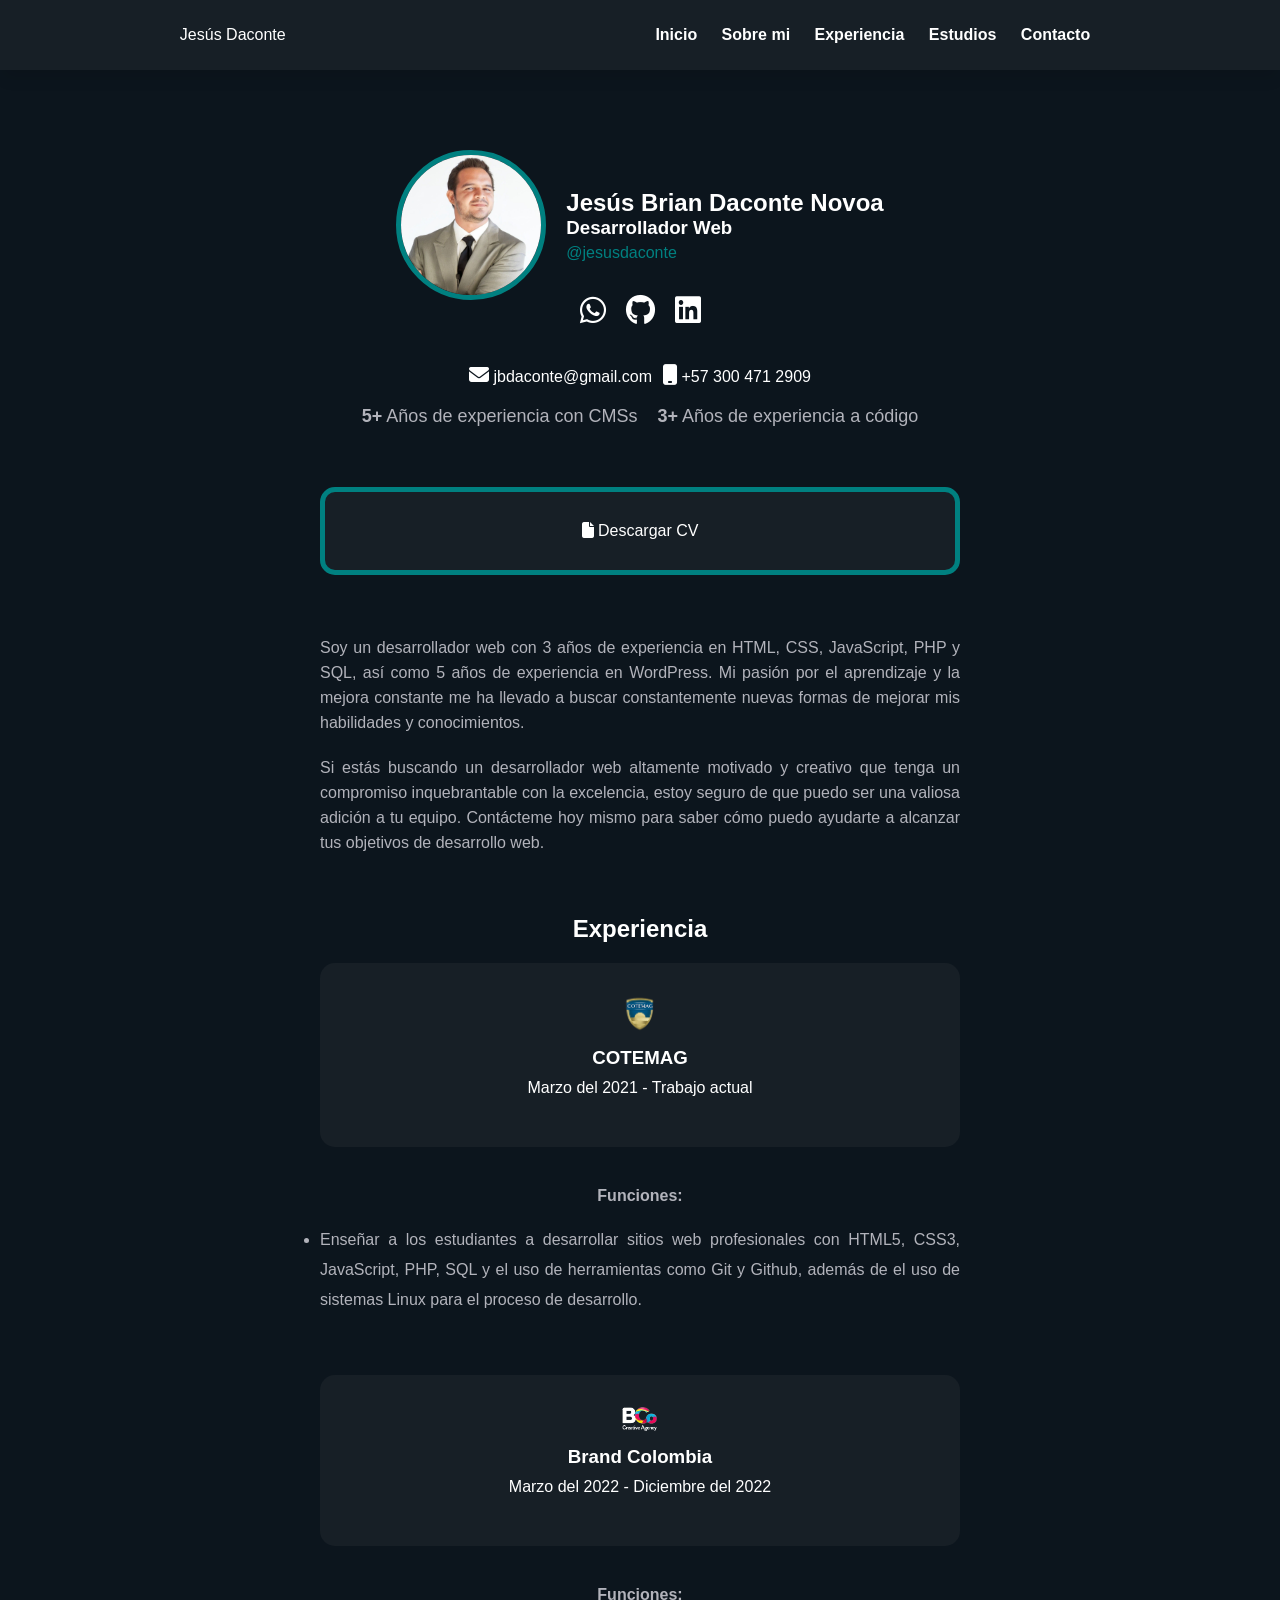
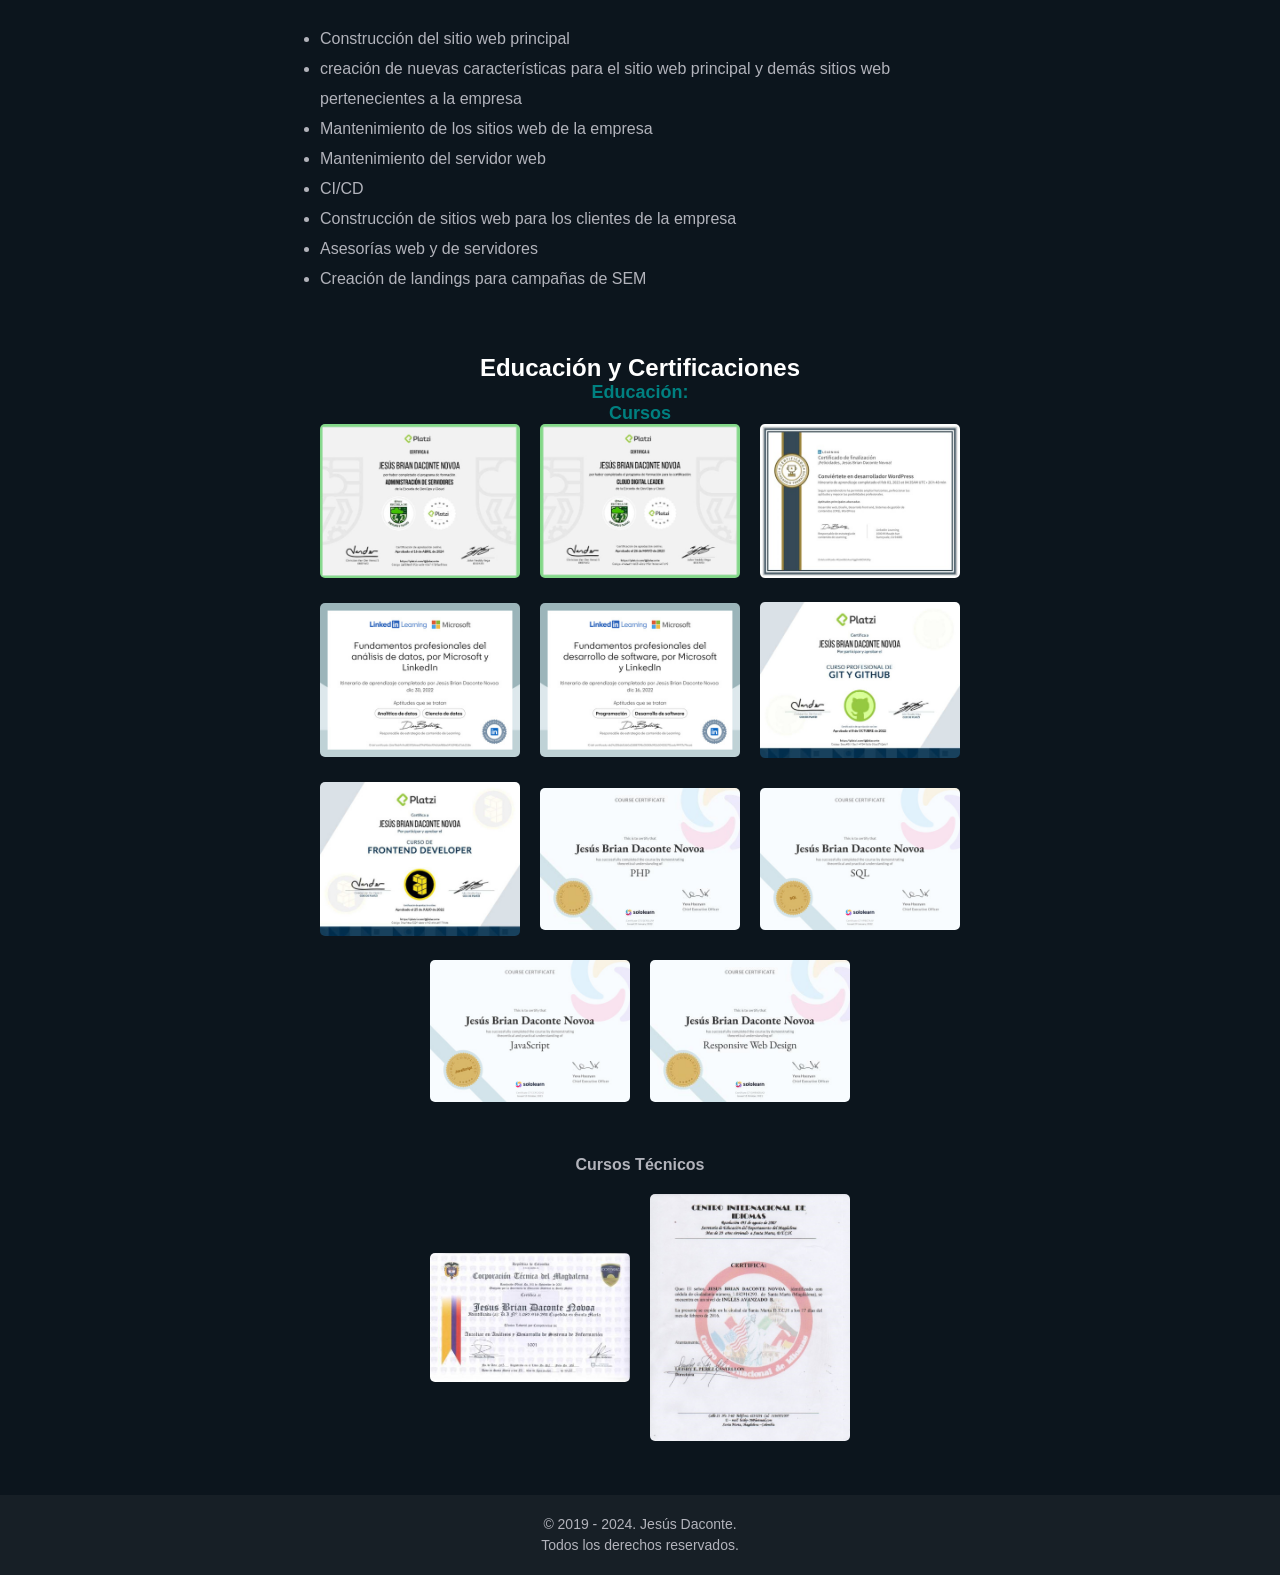
==== commit 549ebaf2: "Mejora técnica" ====
--- a/index.html
+++ b/index.html
@@ -73,7 +73,7 @@
 
     <nav class="menu desktop" aria-label="Navegación principal">
 
-      <h1><a href="index.html" itemprop="name">Jesús Daconte</a></h1>
+      <p><a href="index.html" itemprop="name">Jesús Daconte</a></p>
 
       <ul>
         <li><a href="index.html">Inicio</a></li>
@@ -87,12 +87,12 @@
 
     <nav class="menu mobile" aria-label="Navegación móvil">
 
-      <h1><a href="index.html" itemprop="name">Jesús Daconte</a></h1>
+      <p><a href="index.html" itemprop="name">Jesús Daconte</a></p>
 
       <ul>
         <li><a href="index.html" aria-label="Inicio"><i class="fa-solid fa-house"></i></a></li>
         <li><a href="#sobre-mi" aria-label="Sobre mí"><i class="fa-solid fa-user"></i></a></li>
-        <li><a href="#experiencia" aria-label="Experiencia"></i><i class="fa-solid fa-id-card"></i></a></li>
+        <li><a href="#experiencia" aria-label="Experiencia"><i class="fa-solid fa-id-card"></i></a></li>
         <li><a href="#estudios" aria-label="Estudios"><i class="fa-solid fa-graduation-cap"></i></a></li>
         <li><a href="https://wa.me/+573004712909" target="_blank" rel="noopener noreferrer" aria-label="Contacto"><i
               class="fa-solid fa-mobile"></i></a></li>
@@ -112,7 +112,7 @@
 
         <div class="content">
 
-          <h2 id="nombre-titulo" itemprop="name">Jesús Brian Daconte Novoa</h2>
+          <h1 id="nombre-titulo" itemprop="name">Jesús Brian Daconte Novoa</h1>
           <h3 itemprop="jobTitle">Desarrollador Web</h3>
 
           <span>@jesusdaconte</span>
@@ -132,8 +132,6 @@
 
       </div>
 
-      <br><br><br>
-
       <div class="mail">
 
         <a href="mailto:jbdaconte@gmail.com" itemprop="email"><i class="fa-solid fa-envelope"></i>
@@ -144,8 +142,8 @@
 
       <div class="info">
 
-        <span><b>5+</b> Años de experiencia con CMSs</span>
-        <span><b>3+</b> Años de experiencia a código</span>
+        <span><strong>5+</strong> Años de experiencia con CMSs</span>
+        <span><strong>3+</strong> Años de experiencia a código</span>
 
       </div>
 
@@ -160,7 +158,7 @@
 
     <section class="sobre-mi" aria-labelledby="sobre-mi-titulo">
 
-      <h2 id="sobre-mi-titulo" style="display: none;">Sobre mí</h2>
+      <h2 id="sobre-mi-titulo" class="sr-only">Sobre mí</h2>
 
       <p itemprop="description">
         Soy un desarrollador web con 3 años de experiencia en HTML, CSS, JavaScript, PHP y SQL, así como 5 años de
@@ -189,24 +187,21 @@
 
       </a>
 
-      <br>
-
       <p>
 
-        <b>Funciones:</b> <br><br>
+        <strong>Funciones:</strong>
+      </p>
       <ul>
-        <p style="text-align: justify;">Enseñar a los estudiantes a desarrollar sitios web profesionales con HTML5,
+        <li style="text-align: justify;">Enseñar a los estudiantes a desarrollar sitios web profesionales con HTML5,
           CSS3, JavaScript, PHP, SQL y el uso de herramientas como Git y Github, además de el uso de sistemas Linux para
-          el proceso de desarrollo.</p>
+          el proceso de desarrollo.</li>
       </ul>
 
-      </p>
-
     </section>
 
     <section class="experiencia" aria-labelledby="experiencia-brand">
 
-      <h2 id="experiencia-brand" style="display: none;">Experiencia en Brand Colombia</h2>
+      <h2 id="experiencia-brand" class="sr-only">Experiencia en Brand Colombia</h2>
 
       <a class="mas-exp" href="https://www.linkedin.com/company/brand-colombia/posts/?feedView=all" target="_blank"
         rel="noopener noreferrer" itemscope itemtype="https://schema.org/Organization">
@@ -217,11 +212,10 @@
 
       </a>
 
-      <br>
-
       <p>
 
-        <b>Funciones:</b> <br><br>
+        <strong>Funciones:</strong>
+      </p>
       <ul>
         <li>Construcción del sitio web principal</li>
         <li>creación de nuevas características para el sitio web principal y demás sitios web pertenecientes a la
@@ -234,22 +228,16 @@
         <li>Creación de landings para campañas de SEM</li>
       </ul>
 
-      </p>
-
     </section>
 
     <section class="estudios" id="estudios" aria-labelledby="estudios-titulo">
 
       <h2 id="estudios-titulo">Educación y Certificaciones</h2>
 
-      <p>
-
-      <h3>Educación:</h3> <br>
-      <b>cursos</b>
-
-      <br><br>
-
-      </p>
+      
+      <h3>Educación:</h3>
+      <h3>Cursos</h3>
+      
 
       <div class="educacion" itemscope itemtype="https://schema.org/ItemList">
 
@@ -362,14 +350,8 @@
 
       </div>
 
-      <br><br>
-
       <p>
-
-        <b>Cursos Técnicos</b>
-
-        <br><br><br>
-
+        <strong>Cursos Técnicos</strong>
       </p>
 
       <div class="educacion Tecnicos" itemscope itemtype="https://schema.org/ItemList">
@@ -394,16 +376,13 @@
 
     </section>
 
-    <br>
-
   </main>
 
   <footer role="contentinfo">
 
-    <p id="ano">
-
-      © 2019 - <span id="current-year">2024</span>. Jesús Daconte. <br> Todos los derechos reservados.
-
+    <p id="footer-text">
+      <span>© 2019 - <span id="current-year">2024</span>. Jesús Daconte.</span>
+      <span>Todos los derechos reservados.</span>
     </p>
 
   </footer>
--- a/style.css
+++ b/style.css
@@ -39,6 +39,17 @@
     color: var(--resaltado);
 }
 
+.sr-only {
+  position: absolute;
+  width: 1px;
+  height: 1px;
+  padding: 0;
+  margin: -1px;
+  overflow: hidden;
+  clip: rect(0, 0, 0, 0);
+  border: 0;
+}
+
 header{
     width: 100%;
     height: 70px;
@@ -176,7 +187,8 @@
 .sobre .redes{
     display: flex;
     gap: 20px;
-    margin-top: -30px;
+    margin-top: -5px;
+    margin-bottom: 40px;
 }
 
 @media (max-width: 700px){
@@ -199,6 +211,7 @@
     justify-content: center;
     align-items: center;
     gap: 10px;
+    margin-bottom: 0px;
 }
 
 .sobre .mail a i{
@@ -267,6 +280,7 @@
     border-radius: 15px;
     padding: 30px;
     background-color: var(--claro);
+    margin-bottom: 40px;
 }
 
 .experiencia .mas-exp:hover{
@@ -291,6 +305,10 @@
     color: var(--resaltado);
 }
 
+.experiencia p{
+    margin-bottom: 20px;
+}
+
 .experiencia h3{
     padding: 10px;
 }
@@ -303,6 +321,10 @@
     align-items: center;
 }
 
+.estudios p {
+    margin-bottom: 20px;
+}
+
 .educacion{
     width: 100%;
     display: flex;
@@ -310,6 +332,7 @@
     justify-content: center;
     align-items: center;
     gap: 20px;
+    margin-bottom: 50px;
 }
 
 .educacion img{
@@ -329,5 +352,10 @@
     color: var(--texto);
 }
 
-
-
+#footer-text {
+    display: flex;
+    flex-direction: column;
+    justify-content: center;
+    align-items: center;
+    gap: 5px;
+}
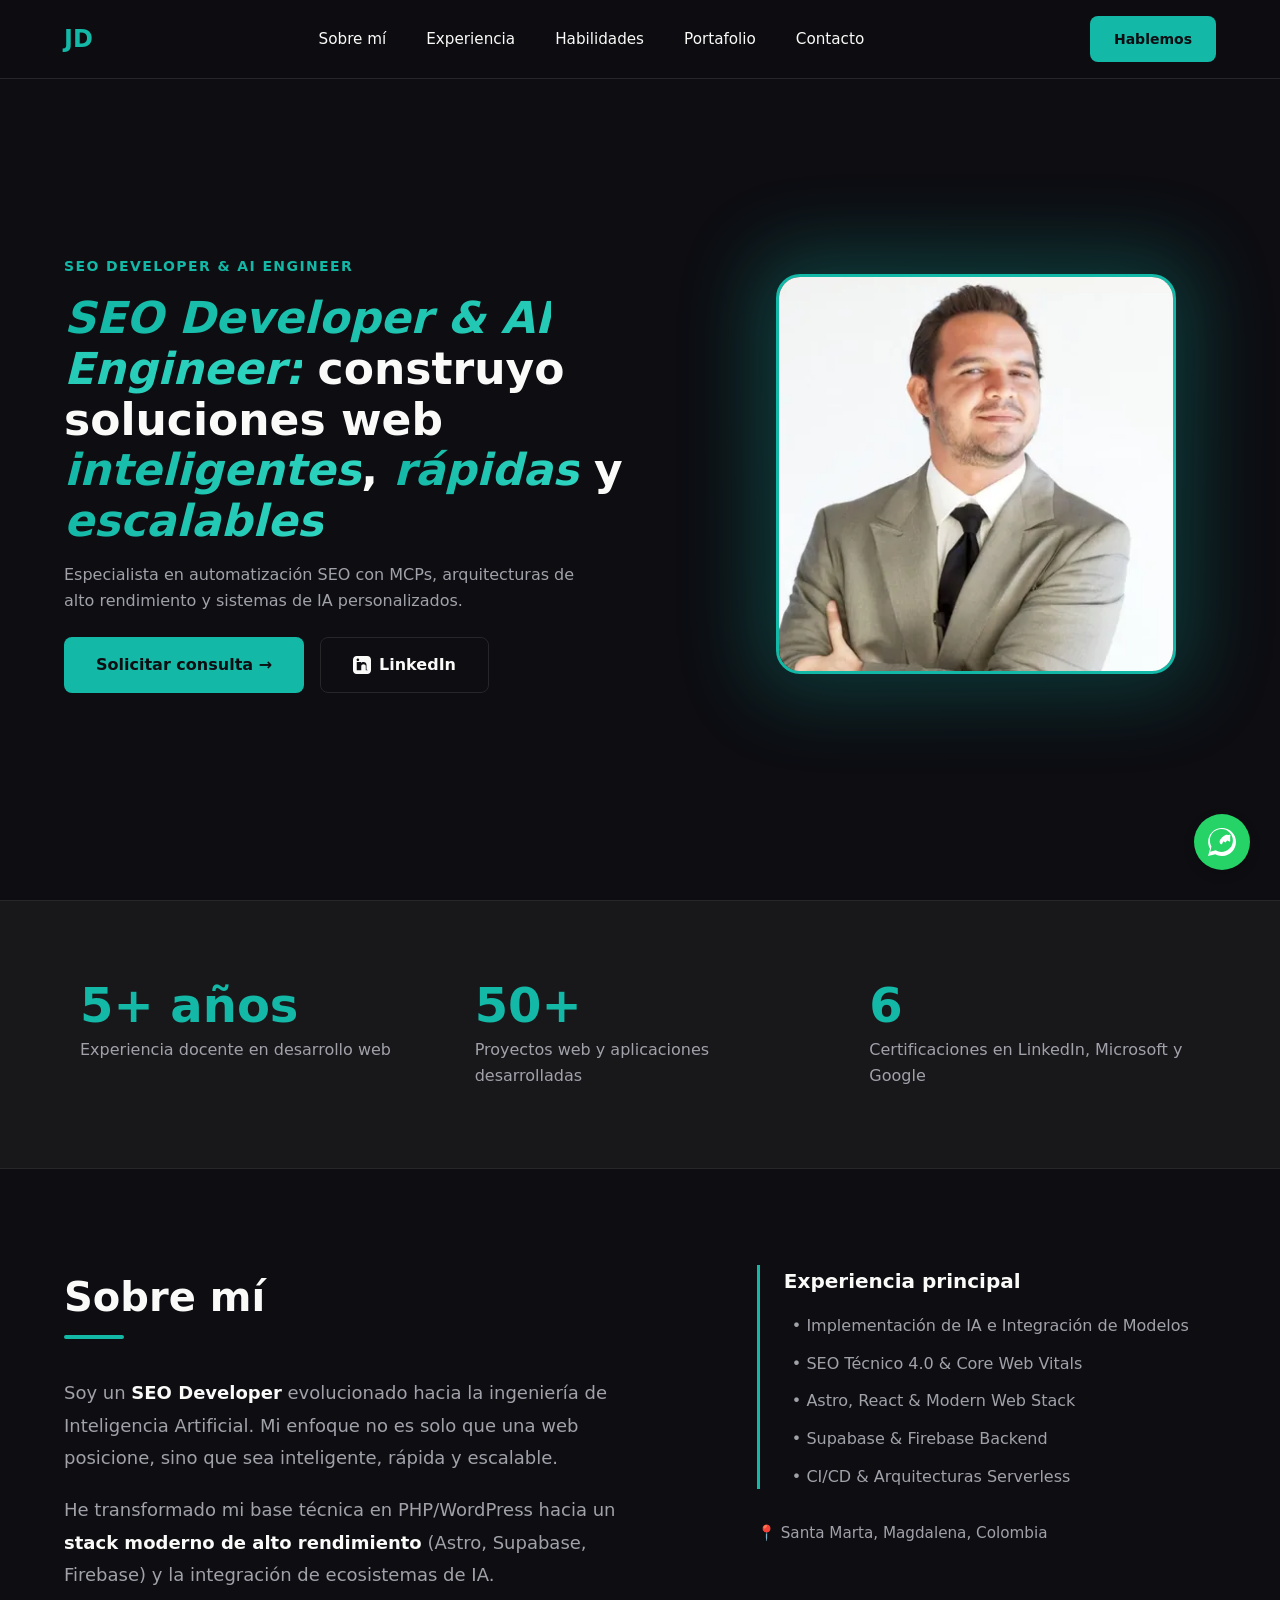
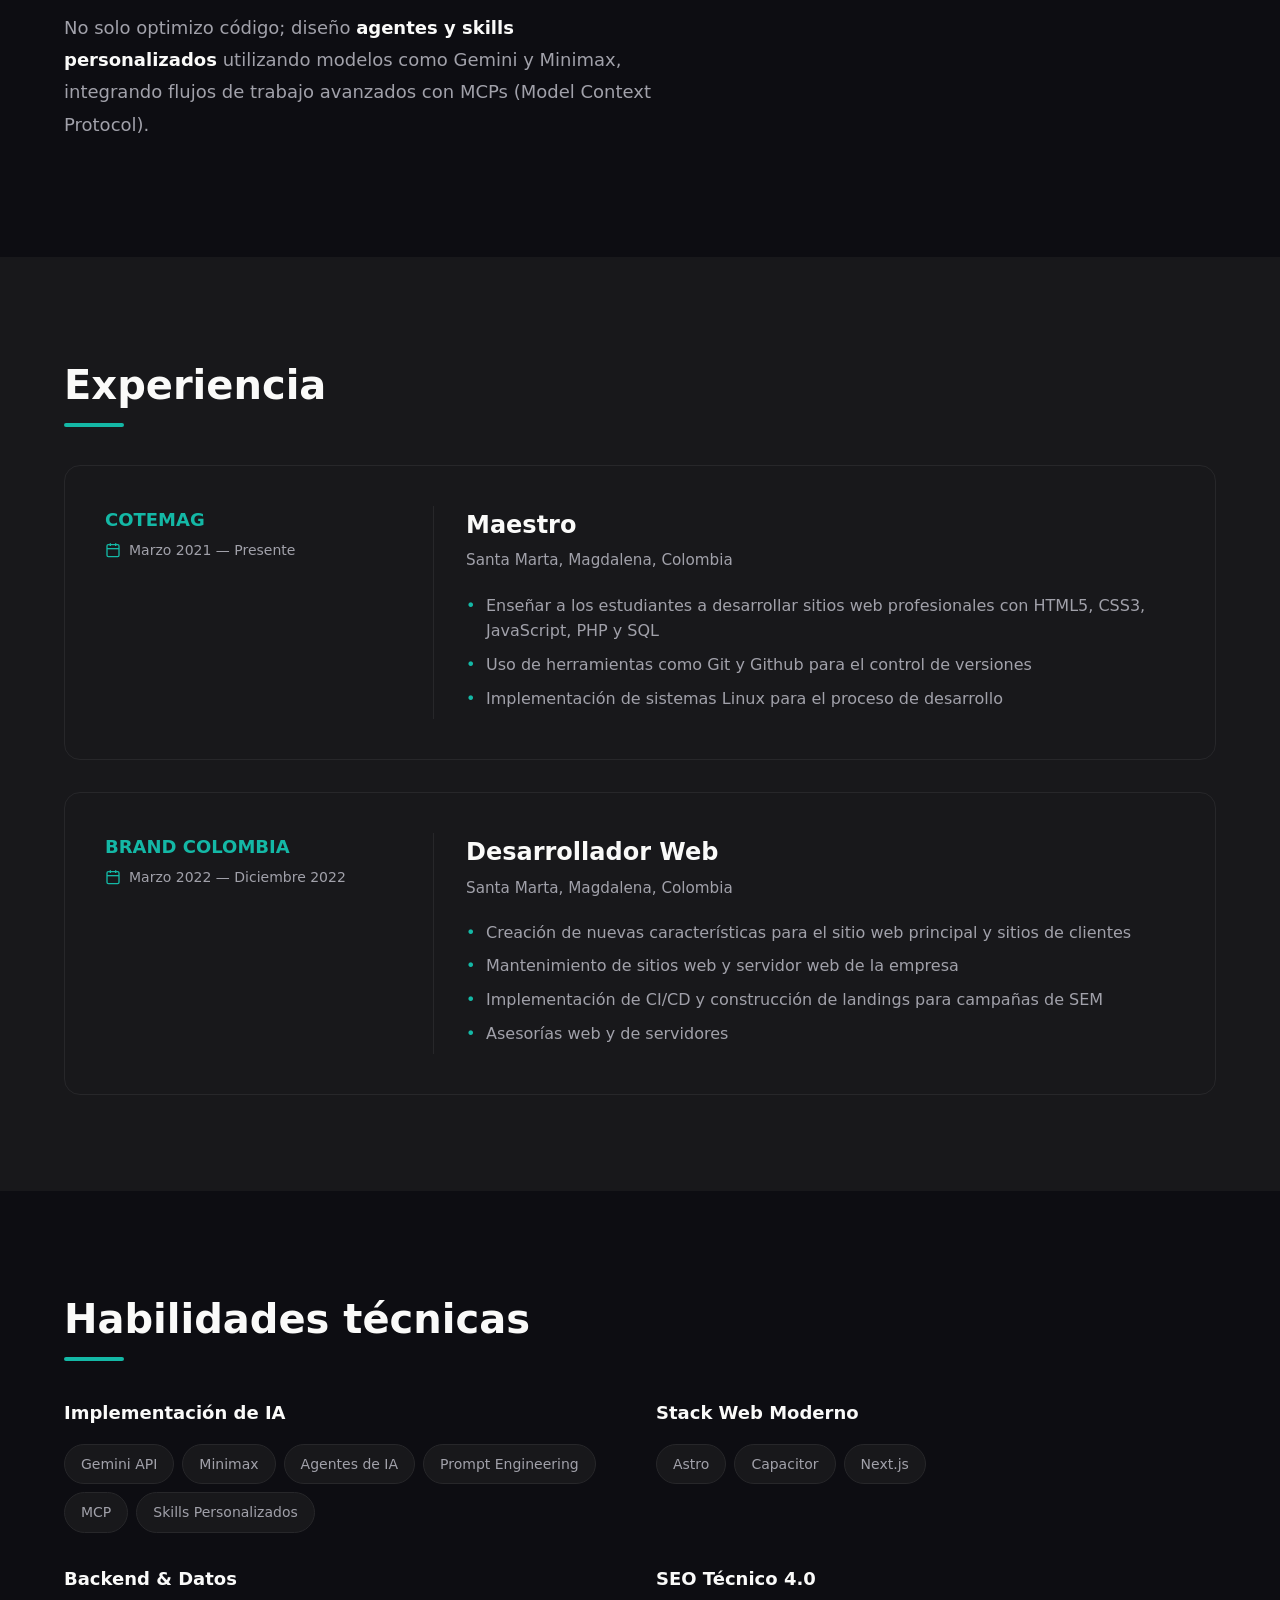
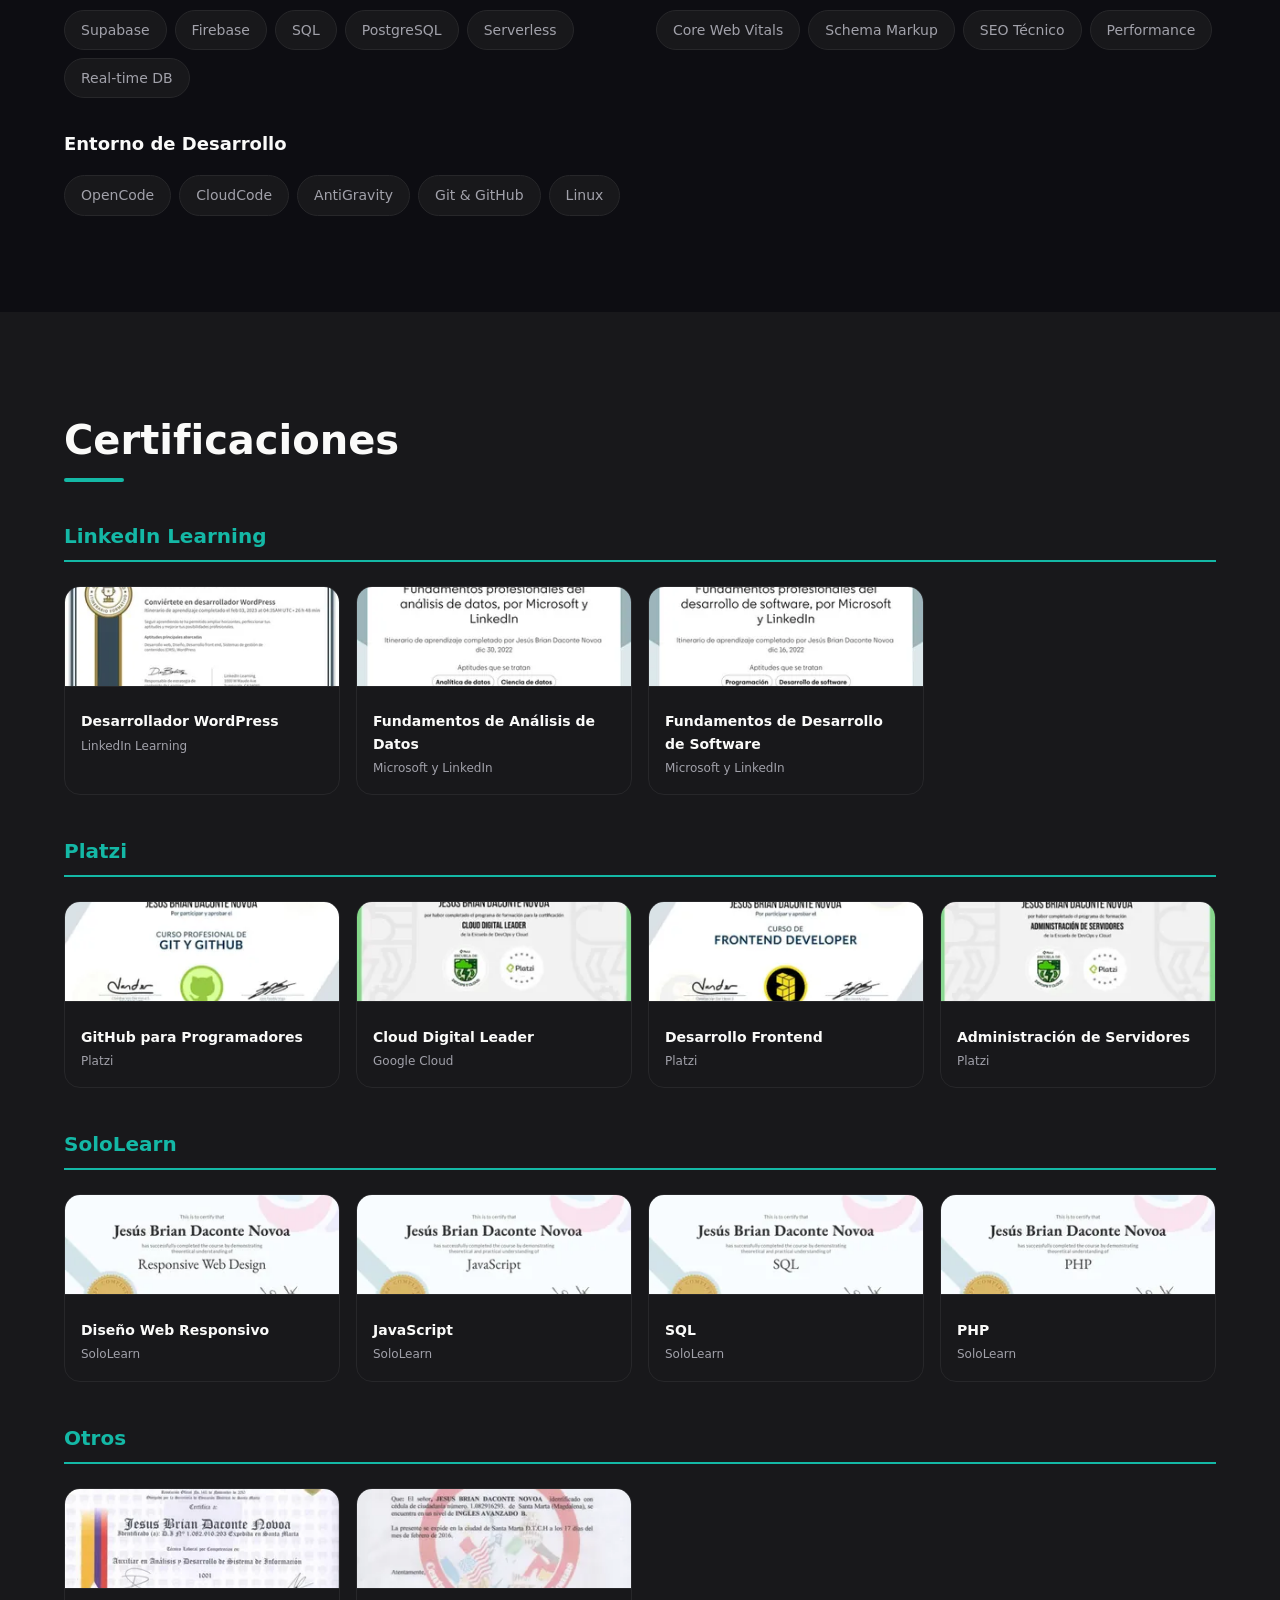
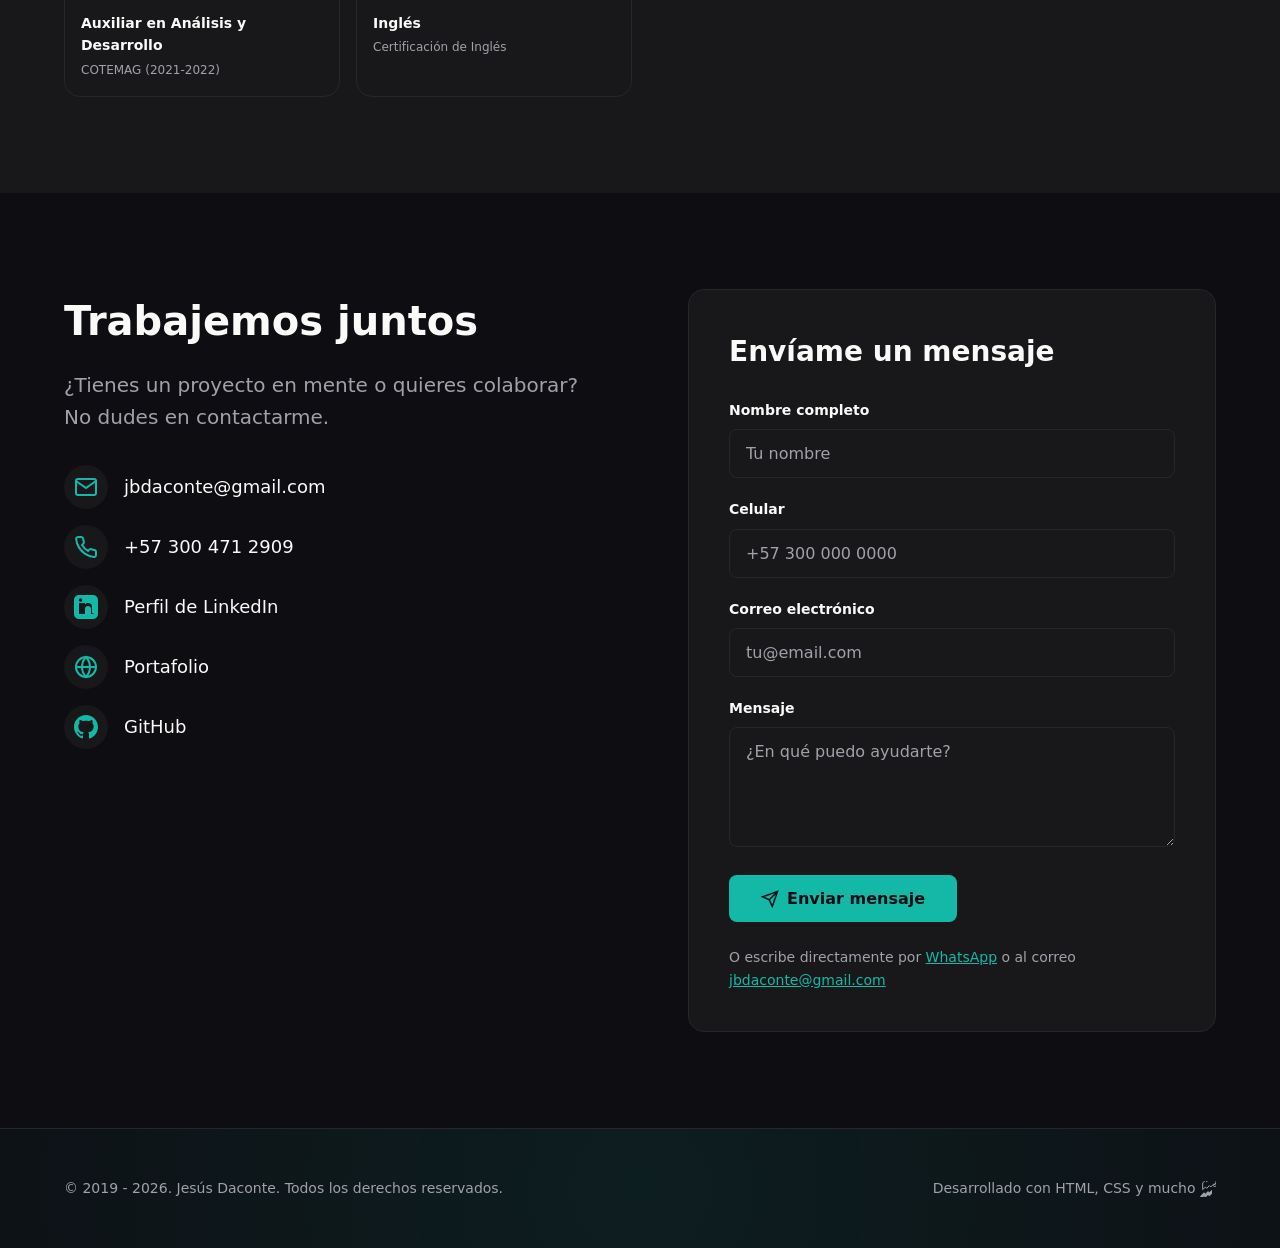
==== commit 4344f57b: "Mover archivos de /cv a la raíz del repositorio" ====
--- a/index.html
+++ b/index.html
@@ -1,393 +1,478 @@
-<!doctype html>
-<html lang="es-CO">
-
+<!DOCTYPE html>
+<html lang="es" class="dark">
 <head>
-  <meta charset="UTF-8" />
-  <meta name="viewport" content="width=device-width, initial-scale=1.0" />
-  <title>Jesús Daconte - Desarrollador Web | WordPress, HTML, CSS, JavaScript, PHP</title>
-  <meta name="description"
-    content="Desarrollador Web con 5+ años de experiencia en WordPress y 3+ años en desarrollo a código. Especializado en HTML, CSS, JavaScript, PHP y SQL.">
-  <meta name="keywords"
-    content="desarrollador web, WordPress, HTML, CSS, JavaScript, PHP, SQL, desarrollador frontend, desarrollador backend, Jesús Daconte">
-  <meta name="author" content="Jesús Brian Daconte Novoa">
-  <meta name="robots" content="index, follow">
-  <meta name="geo.region" content="CO">
-  <meta name="geo.placename" content="Colombia">
-
-  <!-- Canonical URL -->
-  <link rel="canonical" href="https://jesusdaconte.github.io/cv/">
-
-  <!-- Schema.org markup -->
-  <script type="application/ld+json">
-  {
-    "@context": "https://schema.org",
-    "@type": "Person",
-    "name": "Jesús Brian Daconte Novoa",
-    "url": "https://jesusdaconte.github.io/cv/",
-    "image": "https://jesusdaconte.github.io/cv/assets/jesus-daconte.jpeg",
-    "jobTitle": "Desarrollador Web",
-    "worksFor": {
-      "@type": "Organization",
-      "name": "COTEMAG"
-    },
-    "email": "mailto:jbdaconte@gmail.com",
-    "telephone": "+57-300-471-2909",
-    "address": {
-      "@type": "PostalAddress",
-      "addressCountry": "CO"
-    },
-    "sameAs": [
-      "https://github.com/JesusDaconte",
-      "https://www.linkedin.com/in/jesus-brian-daconte-novoa/",
-      "https://wa.me/+573004712909"
-    ]
-  }
-  </script>
-
-  <!-- Open Graph data -->
-  <meta property="og:title" content="Jesús Daconte - Desarrollador Web">
-  <meta property="og:type" content="website">
-  <meta property="og:url" content="https://jesusdaconte.github.io/cv/">
-  <meta property="og:image" content="https://jesusdaconte.github.io/cv/assets/jesus-daconte.jpeg">
-  <meta property="og:description"
-    content="Desarrollador Web con 5+ años de experiencia en WordPress y 3+ años en desarrollo a código. Especializado en HTML, CSS, JavaScript, PHP y SQL.">
-  <meta property="og:site_name" content="Jesús Daconte - Desarrollador Web">
-
-  <!-- Twitter Card data -->
-  <meta name="twitter:card" content="summary_large_image">
-  <meta name="twitter:title" content="Jesús Daconte - Desarrollador Web">
-  <meta name="twitter:description"
-    content="Desarrollador Web con 5+ años de experiencia en WordPress y 3+ años en desarrollo a código.">
-  <meta name="twitter:image" content="https://jesusdaconte.github.io/cv/assets/jesus-daconte.jpeg">
-
-  <link rel="shortcut icon" href="assets/jesus-daconte.ico" type="image/x-icon">
-  <link rel="stylesheet" href="style.css">
-  <link rel="stylesheet" href="https://cdnjs.cloudflare.com/ajax/libs/font-awesome/6.6.0/css/all.min.css"
-    integrity="sha512-Kc323vGBEqzTmouAECnVceyQqyqdsSiqLQISBL29aUW4U/M7pSPA/gEUZQqv1cwx4OnYxTxve5UMg5GT6L4JJg=="
-    crossorigin="anonymous" referrerpolicy="no-referrer" />
+    <meta charset="UTF-8">
+    <meta name="viewport" content="width=device-width, initial-scale=1.0">
+    <meta name="description" content="SEO Developer & AI Engineer especializado en automatización SEO con MCPs, arquitecturas de alto rendimiento y sistemas de IA personalizados. Santa Marta, Colombia.">
+    <meta property="og:title" content="JD - SEO Developer & AI Engineer">
+    <meta property="og:description" content="Construyo soluciones web inteligentes, rápidas y escalables. Especialista en automatización SEO con MCPs e IA.">
+    <meta property="og:type" content="website">
+    <meta property="og:url" content="https://jesusdaconte.github.io/cv/">
+    <meta property="og:image" content="https://jesusdaconte.github.io/cv/img/jesus-daconte-seo-developer-ai-engineer.webp">
+    <meta name="twitter:card" content="summary_large_image">
+    <meta name="twitter:title" content="JD - SEO Developer & AI Engineer">
+    <meta name="twitter:description" content="SEO Developer & AI Engineer especializado en automatización SEO con MCPs, arquitecturas de alto rendimiento y sistemas de IA personalizados. Santa Marta, Colombia.">
+    <meta name="twitter:image" content="https://jesusdaconte.github.io/cv/img/jesus-daconte-seo-developer-ai-engineer.webp">
+    <meta name="robots" content="index, follow">
+    <link rel="canonical" href="https://jesusdaconte.github.io/cv/">
+    <title>JD - SEO Developer & AI Engineer</title>
+    <link rel="icon" href="data:image/svg+xml,<svg xmlns='http://www.w3.org/2000/svg' viewBox='0 0 32 32'><rect width='32' height='32' rx='6' fill='%2314b8a6'/><text x='16' y='22' font-size='16' font-weight='bold' text-anchor='middle' fill='%230d0d12' font-family='system-ui'>JD</text></svg>">
+    <link rel="stylesheet" href="css/style.css">
+    <script type="application/ld+json">
+    {
+        "@context": "https://schema.org",
+        "@type": "Person",
+        "name": "Jesús Brian Daconte Novoa",
+        "givenName": "Jesús",
+        "familyName": "Daconte Novoa",
+        "jobTitle": "SEO Developer & AI Engineer",
+        "description": "SEO Developer & AI Engineer especializado en automatización SEO con MCPs, arquitecturas de alto rendimiento y sistemas de IA personalizados.",
+        "url": "https://jesusdaconte.github.io/cv/",
+        "sameAs": [
+            "https://www.linkedin.com/in/jesus-brian-daconte-novoa/",
+            "https://github.com/JesusDaconte"
+        ],
+        "address": {
+            "@type": "PostalAddress",
+            "addressLocality": "Santa Marta",
+            "addressRegion": "Magdalena",
+            "addressCountry": "CO"
+        },
+        "email": "jbdaconte@gmail.com",
+        "telephone": "+57 300 471 2909"
+    }
+    </script>
 </head>
-
-<body itemscope itemtype="https://schema.org/Person">
-
-  <header role="banner">
-
-    <nav class="menu desktop" aria-label="Navegación principal">
-
-      <p><a href="index.html" itemprop="name">Jesús Daconte</a></p>
-
-      <ul>
-        <li><a href="index.html">Inicio</a></li>
-        <li><a href="#sobre-mi">Sobre mi</a></li>
-        <li><a href="#experiencia">Experiencia</a></li>
-        <li><a href="#estudios">Estudios</a></li>
-        <li><a href="https://wa.me/+573004712909" target="_blank" rel="noopener noreferrer">Contacto</a></li>
-      </ul>
-
+<body>
+    <a href="#main-content" class="skip-to-content">Saltar al contenido principal</a>
+    <!-- Navigation -->
+    <nav>
+        <div class="container">
+            <a href="index.html" class="logo" aria-label="Volver al inicio">JD</a>
+            <div class="nav-toggle" id="navToggle" aria-label="Abrir menú de navegación">
+                <span></span>
+                <span></span>
+                <span></span>
+            </div>
+            <ul id="navMenu">
+                <li><a href="#sobre-mi">Sobre mí</a></li>
+                <li><a href="#experiencia">Experiencia</a></li>
+                <li><a href="#habilidades">Habilidades</a></li>
+                <li><a href="portafolio.html">Portafolio</a></li>
+                <li><a href="#contacto">Contacto</a></li>
+            </ul>
+            <a href="#contacto" class="nav-btn">Hablemos</a>
+        </div>
     </nav>
 
-    <nav class="menu mobile" aria-label="Navegación móvil">
-
-      <p><a href="index.html" itemprop="name">Jesús Daconte</a></p>
-
-      <ul>
-        <li><a href="index.html" aria-label="Inicio"><i class="fa-solid fa-house"></i></a></li>
-        <li><a href="#sobre-mi" aria-label="Sobre mí"><i class="fa-solid fa-user"></i></a></li>
-        <li><a href="#experiencia" aria-label="Experiencia"><i class="fa-solid fa-id-card"></i></a></li>
-        <li><a href="#estudios" aria-label="Estudios"><i class="fa-solid fa-graduation-cap"></i></a></li>
-        <li><a href="https://wa.me/+573004712909" target="_blank" rel="noopener noreferrer" aria-label="Contacto"><i
-              class="fa-solid fa-mobile"></i></a></li>
-      </ul>
-
-    </nav>
-
-  </header>
-
-  <main role="main">
-
-    <section class="sobre" aria-labelledby="nombre-titulo">
-
-      <div class="yo">
-
-        <img src="assets/jesus-daconte.jpeg" alt="Jesús Brian Daconte Novoa - Desarrollador Web" itemprop="image">
-
-        <div class="content">
-
-          <h1 id="nombre-titulo" itemprop="name">Jesús Brian Daconte Novoa</h1>
-          <h3 itemprop="jobTitle">Desarrollador Web</h3>
-
-          <span>@jesusdaconte</span>
-
-        </div>
-
-      </div>
-
-      <div class="redes">
-
-        <a href="https://wa.me/+573004712909" target="_blank" rel="noopener noreferrer"
-          aria-label="Contactar por WhatsApp"><i class="fa-brands fa-whatsapp"></i></a>
-        <a href="https://github.com/JesusDaconte" target="_blank" rel="noopener noreferrer"
-          aria-label="Perfil de GitHub"><i class="fa-brands fa-github"></i></a>
-        <a href="https://www.linkedin.com/in/jesus-brian-daconte-novoa/" target="_blank" rel="noopener noreferrer"
-          aria-label="Perfil de LinkedIn"><i class="fa-brands fa-linkedin"></i></a>
-
-      </div>
-
-      <div class="mail">
-
-        <a href="mailto:jbdaconte@gmail.com" itemprop="email"><i class="fa-solid fa-envelope"></i>
-          jbdaconte@gmail.com</a>
-        <a href="tel:+573004712909" itemprop="telephone"><i class="fa-solid fa-mobile"></i> +57 300 471 2909</a>
-
-      </div>
-
-      <div class="info">
-
-        <span><strong>5+</strong> Años de experiencia con CMSs</span>
-        <span><strong>3+</strong> Años de experiencia a código</span>
-
-      </div>
-
-    </section>
-
-    <section class="des-cv" id="sobre-mi">
-
-      <a class="mas" href="assets/Hoja_de_vida_actual.pdf" download aria-label="Descargar currículum vitae"><i
-          class="fa-solid fa-file"></i> Descargar CV</a>
-
-    </section>
-
-    <section class="sobre-mi" aria-labelledby="sobre-mi-titulo">
-
-      <h2 id="sobre-mi-titulo" class="sr-only">Sobre mí</h2>
-
-      <p itemprop="description">
-        Soy un desarrollador web con 3 años de experiencia en HTML, CSS, JavaScript, PHP y SQL, así como 5 años de
-        experiencia en WordPress. Mi pasión por el aprendizaje y la mejora constante me ha llevado a buscar
-        constantemente nuevas formas de mejorar mis habilidades y conocimientos.
-      </p>
-
-      <p>
-        Si estás buscando un desarrollador web altamente motivado y creativo que tenga un compromiso inquebrantable con
-        la excelencia, estoy seguro de que puedo ser una valiosa adición a tu equipo. Contácteme hoy mismo para saber
-        cómo puedo ayudarte a alcanzar tus objetivos de desarrollo web.
-      </p>
-
-    </section>
-
-    <section class="experiencia" id="experiencia" aria-labelledby="experiencia-titulo">
-
-      <h2 id="experiencia-titulo">Experiencia</h2>
-
-      <a class="mas-exp" href="https://www.cotemag.edu.co/index.php/auth/login/" target="_blank"
-        rel="noopener noreferrer" itemscope itemtype="https://schema.org/Organization">
-
-        <img src="assets/cotemag.png" alt="COTEMAG - Institución educativa">
-        <h3 itemprop="name">COTEMAG</h3>
-        <p>Marzo del 2021 - Trabajo actual</p>
-
-      </a>
-
-      <p>
-
-        <strong>Funciones:</strong>
-      </p>
-      <ul>
-        <li style="text-align: justify;">Enseñar a los estudiantes a desarrollar sitios web profesionales con HTML5,
-          CSS3, JavaScript, PHP, SQL y el uso de herramientas como Git y Github, además de el uso de sistemas Linux para
-          el proceso de desarrollo.</li>
-      </ul>
-
-    </section>
-
-    <section class="experiencia" aria-labelledby="experiencia-brand">
-
-      <h2 id="experiencia-brand" class="sr-only">Experiencia en Brand Colombia</h2>
-
-      <a class="mas-exp" href="https://www.linkedin.com/company/brand-colombia/posts/?feedView=all" target="_blank"
-        rel="noopener noreferrer" itemscope itemtype="https://schema.org/Organization">
-
-        <img src="assets/brandco.png" alt="Brand Colombia - Agencia de marketing digital">
-        <h3 itemprop="name">Brand Colombia</h3>
-        <p>Marzo del 2022 - Diciembre del 2022</p>
-
-      </a>
-
-      <p>
-
-        <strong>Funciones:</strong>
-      </p>
-      <ul>
-        <li>Construcción del sitio web principal</li>
-        <li>creación de nuevas características para el sitio web principal y demás sitios web pertenecientes a la
-          empresa</li>
-        <li>Mantenimiento de los sitios web de la empresa</li>
-        <li>Mantenimiento del servidor web</li>
-        <li>CI/CD</li>
-        <li>Construcción de sitios web para los clientes de la empresa</li>
-        <li>Asesorías web y de servidores</li>
-        <li>Creación de landings para campañas de SEM</li>
-      </ul>
-
-    </section>
-
-    <section class="estudios" id="estudios" aria-labelledby="estudios-titulo">
-
-      <h2 id="estudios-titulo">Educación y Certificaciones</h2>
-
-      
-      <h3>Educación:</h3>
-      <h3>Cursos</h3>
-      
-
-      <div class="educacion" itemscope itemtype="https://schema.org/ItemList">
-
-        <div itemprop="itemListElement" itemscope itemtype="https://schema.org/Course">
-          <a href="https://platzi.com/p/jbdaconte/ruta/8350-cloud-servidores/diploma/detalle/" target="_blank"
-            rel="noopener noreferrer" itemprop="url">
-            <img src="assets/cursos/platzi-server.jpg" alt="Curso de Servidores en Platzi" itemprop="image">
-          </a>
-          <meta itemprop="name" content="Curso de Servidores">
-          <meta itemprop="description" content="Curso especializado en administración de servidores">
-        </div>
-
-        <div itemprop="itemListElement" itemscope itemtype="https://schema.org/Course">
-          <a href="https://platzi.com/p/jbdaconte/ruta/8422-cloud-digital-leader/diploma/detalle/" target="_blank"
-            rel="noopener noreferrer" itemprop="url">
-            <img src="assets/cursos/platzi-cloud.jpg" alt="Curso de Cloud Computing en Platzi" itemprop="image">
-          </a>
-          <meta itemprop="name" content="Curso de Cloud Computing">
-          <meta itemprop="description" content="Curso especializado en computación en la nube">
-        </div>
-
-        <div itemprop="itemListElement" itemscope itemtype="https://schema.org/Course">
-          <a href="https://www.linkedin.com/learning/certificates/eb81625b00bb8ffe73257dc23bc2b966647acdc835d7bb54cf71ca529bd28c13?lipi=urn%3Ali%3Apage%3Ad_flagship3_profile_view_base_certifications_details%3BGEJqhElURiSC2ZqKh%2Borgg%3D%3D"
-            target="_blank" rel="noopener noreferrer" itemprop="url">
-            <img src="assets/cursos/wordpress.jpeg" alt="Curso de WordPress en LinkedIn Learning" itemprop="image">
-          </a>
-          <meta itemprop="name" content="Curso de WordPress">
-          <meta itemprop="description" content="Curso especializado en desarrollo con WordPress">
-        </div>
-
-        <div itemprop="itemListElement" itemscope itemtype="https://schema.org/Course">
-          <a href="https://www.linkedin.com/learning/certificates/116e78ab9c9cd80193bfeeaff74d9066cf09a5def88be54763f481d71eb1518e?lipi=urn%3Ali%3Apage%3Ad_flagship3_profile_view_base_certifications_details%3BGEJqhElURiSC2ZqKh%2Borgg%3D%3D"
-            target="_blank" rel="noopener noreferrer" itemprop="url">
-            <img src="assets/cursos/linkedin-datos.jpg" alt="Curso de Análisis de Datos en LinkedIn Learning"
-              itemprop="image">
-          </a>
-          <meta itemprop="name" content="Curso de Análisis de Datos">
-          <meta itemprop="description" content="Curso especializado en análisis y gestión de datos">
-        </div>
-
-        <div itemprop="itemListElement" itemscope itemtype="https://schema.org/Course">
-          <a href="https://www.linkedin.com/learning/certificates/eb19a33fbbbf1db0a218887098c05080b0911b50433537f2cedc94977b79ece6?lipi=urn%3Ali%3Apage%3Ad_flagship3_profile_view_base_certifications_details%3BGEJqhElURiSC2ZqKh%2Borgg%3D%3D"
-            target="_blank" rel="noopener noreferrer" itemprop="url">
-            <img src="assets/cursos/linkedin-software.jpg" alt="Curso de Desarrollo de Software en LinkedIn Learning"
-              itemprop="image">
-          </a>
-          <meta itemprop="name" content="Curso de Desarrollo de Software">
-          <meta itemprop="description" content="Curso especializado en ingeniería de software">
-        </div>
-
-        <div itemprop="itemListElement" itemscope itemtype="https://schema.org/Course">
-          <a href="https://platzi.com/p/jbdaconte/curso/1557-git-github/diploma/detalle/" target="_blank"
-            rel="noopener noreferrer" itemprop="url">
-            <img src="assets/cursos/platzi-git.jpg" alt="Curso de Git y GitHub en Platzi" itemprop="image">
-          </a>
-          <meta itemprop="name" content="Curso de Git y GitHub">
-          <meta itemprop="description" content="Curso de control de versiones con Git y GitHub">
-        </div>
-
-        <div itemprop="itemListElement" itemscope itemtype="https://schema.org/Course">
-          <a href="https://platzi.com/p/jbdaconte/curso/2467-frontend-developer/diploma/detalle/" target="_blank"
-            rel="noopener noreferrer" itemprop="url">
-            <img src="assets/cursos/platzi-front.jpg" alt="Curso de Desarrollo Frontend en Platzi" itemprop="image">
-          </a>
-          <meta itemprop="name" content="Curso de Desarrollo Frontend">
-          <meta itemprop="description" content="Curso especializado en desarrollo frontend">
-        </div>
-
-        <div itemprop="itemListElement" itemscope itemtype="https://schema.org/Course">
-          <a href="https://www.sololearn.com/Certificate/CT-01EPOLUM/jpg" target="_blank" rel="noopener noreferrer"
-            itemprop="url">
-            <img src="assets/cursos/sololearm-php.jpg" alt="Certificación de PHP en SoloLearn" itemprop="image">
-          </a>
-          <meta itemprop="name" content="Certificación PHP">
-          <meta itemprop="description" content="Certificación en lenguaje de programación PHP">
-        </div>
-
-        <div itemprop="itemListElement" itemscope itemtype="https://schema.org/Course">
-          <a href="https://www.sololearn.com/Certificate/CT-VPBGTAJV/png" target="_blank" rel="noopener noreferrer"
-            itemprop="url">
-            <img src="assets/cursos/sololearm-sql.jpg" alt="Certificación de SQL en SoloLearn" itemprop="image">
-          </a>
-          <meta itemprop="name" content="Certificación SQL">
-          <meta itemprop="description" content="Certificación en lenguaje de consulta SQL">
-        </div>
-
-        <div itemprop="itemListElement" itemscope itemtype="https://schema.org/Course">
-          <a href="https://www.sololearn.com/Certificate/CT-CC9CJGH2/png" target="_blank" rel="noopener noreferrer"
-            itemprop="url">
-            <img src="assets/cursos/sololearm-javascript.jpg" alt="Certificación de JavaScript en SoloLearn"
-              itemprop="image">
-          </a>
-          <meta itemprop="name" content="Certificación JavaScript">
-          <meta itemprop="description" content="Certificación en lenguaje de programación JavaScript">
-        </div>
-
-        <div itemprop="itemListElement" itemscope itemtype="https://schema.org/Course">
-          <a href="https://www.sololearn.com/Certificate/CT-GWRNERUO/jpg" target="_blank" rel="noopener noreferrer"
-            itemprop="url">
-            <img src="assets/cursos/sololearm-responsive.jpg" alt="Certificación de Diseño Responsive en SoloLearn"
-              itemprop="image">
-          </a>
-          <meta itemprop="name" content="Certificación Diseño Responsive">
-          <meta itemprop="description" content="Certificación en diseño web responsive">
-        </div>
-
-      </div>
-
-      <!-- Repetir esta estructura para cada curso -->
-
-      </div>
-
-      <p>
-        <strong>Cursos Técnicos</strong>
-      </p>
-
-      <div class="educacion Tecnicos" itemscope itemtype="https://schema.org/ItemList">
-
-        <div itemprop="itemListElement" itemscope itemtype="https://schema.org/Course">
-          <a href="assets/cursos/COTEMAG.pdf" target="_blank" rel="noopener noreferrer" itemprop="url">
-            <img src="assets/cursos/tecnico-cotemag.jpeg" alt="Curso Técnico en COTEMAG" itemprop="image">
-          </a>
-          <meta itemprop="name" content="Curso Técnico">
-          <meta itemprop="description" content="Curso técnico especializado">
-        </div>
-
-        <div itemprop="itemListElement" itemscope itemtype="https://schema.org/Course">
-          <a href="assets/cursos/Ingles Avanzado.pdf" target="_blank" rel="noopener noreferrer" itemprop="url">
-            <img src="assets/cursos/ingles.jpg" alt="Curso de Inglés Avanzado" itemprop="image">
-          </a>
-          <meta itemprop="name" content="Curso de Inglés Avanzado">
-          <meta itemprop="description" content="Curso de inglés avanzado">
-        </div>
-
-      </div>
-
-    </section>
-
-  </main>
-
-  <footer role="contentinfo">
-
-    <p id="footer-text">
-      <span>© 2019 - <span id="current-year">2024</span>. Jesús Daconte.</span>
-      <span>Todos los derechos reservados.</span>
-    </p>
-
-  </footer>
-
-  <script defer type="text/javascript" src="main.js"></script>
+    <main id="main-content">
+    <!-- Hero Section -->
+    <section class="hero">
+        <div class="container">
+            <div class="hero-content">
+                <p class="tagline">SEO Developer & AI Engineer</p>
+                <h1>
+                    <span>SEO Developer & AI Engineer:</span> construyo soluciones web <span>inteligentes</span>, 
+                    <span>rápidas</span> y <span>escalables</span>
+                </h1>
+                <p class="description">
+                    Especialista en automatización SEO con MCPs, arquitecturas de alto rendimiento y sistemas de IA personalizados.
+                </p>
+                <div class="hero-buttons">
+                    <a href="#contacto" class="btn-primary">
+                        Solicitar consulta →
+                    </a>
+                    <a href="https://www.linkedin.com/in/jesus-brian-daconte-novoa/" target="_blank" rel="noopener noreferrer" class="btn-outline">
+                        <svg width="18" height="18" viewBox="0 0 24 24" fill="currentColor"><path d="M19 0h-14c-2.761 0-5 2.239-5 5v14c0 2.761 2.239 5 5 5h14c2.762 0 5-2.239 5-5v-14c0-2.761-2.238-5-5-5zm-11 19h-3v-11h3v11zm-1.5-12.268c-.966 0-1.75-.79-1.75-1.764s.784-1.764 1.75-1.764 1.75.79 1.75 1.764-.783 1.764-1.75 1.764zm13.5 12.268h-3v-5.5c0-1.5-1.5-2.5-3-2.5s-3 1-3 2.5v5.5h-3v-11h3v1.5c.5-.8 1.5-1.5 3-1.5 2.5 0 4 1.5 4 4v6z"/></svg>
+                        LinkedIn
+                    </a>
+                </div>
+            </div>
+            <div class="hero-image">
+                <div class="hero-image-wrapper">
+                    <img src="img/jesus-daconte-seo-developer-ai-engineer.webp" alt="Jesús Brian Daconte Novoa - SEO Developer & AI Engineer" width="400" height="400">
+                </div>
+            </div>
+        </div>
+    </section>
+
+    <!-- Stats Section -->
+    <section class="stats">
+        <div class="container">
+            <div class="stats-grid">
+                <div class="stat-item">
+                    <div class="stat-number">5+ años</div>
+                    <div class="stat-label">Experiencia docente en desarrollo web</div>
+                </div>
+                <div class="stat-item">
+                    <div class="stat-number">50+</div>
+                    <div class="stat-label">Proyectos web y aplicaciones desarrolladas</div>
+                </div>
+                <div class="stat-item">
+                    <div class="stat-number">6</div>
+                    <div class="stat-label">Certificaciones en LinkedIn, Microsoft y Google</div>
+                </div>
+            </div>
+        </div>
+    </section>
+
+    <!-- About Section -->
+    <section id="sobre-mi">
+        <div class="container">
+            <div class="about-grid">
+                <div>
+                    <h2 class="section-title">Sobre mí</h2>
+                    <div class="about-text">
+                        <p>
+                            Soy un <span class="highlight">SEO Developer</span> evolucionado hacia la ingeniería de Inteligencia Artificial.
+                            Mi enfoque no es solo que una web posicione, sino que sea inteligente, rápida y escalable.
+                        </p>
+                        <p>
+                            He transformado mi base técnica en PHP/WordPress hacia un <span class="highlight">stack moderno de alto rendimiento</span> (Astro, Supabase, Firebase) y la integración de ecosistemas de IA.
+                        </p>
+                        <p>
+                            No solo optimizo código; diseño <span class="highlight">agentes y skills personalizados</span> utilizando modelos como Gemini y Minimax, integrando flujos de trabajo avanzados con MCPs (Model Context Protocol).
+                        </p>
+                    </div>
+                </div>
+                <div>
+                    <div class="experience-list">
+                        <h3>Experiencia principal</h3>
+                        <ul>
+                            <li>• Implementación de IA e Integración de Modelos</li>
+                            <li>• SEO Técnico 4.0 & Core Web Vitals</li>
+                            <li>• Astro, React & Modern Web Stack</li>
+                            <li>• Supabase & Firebase Backend</li>
+                            <li>• CI/CD & Arquitecturas Serverless</li>
+                        </ul>
+                    </div>
+                    <div class="location">
+                        📍 Santa Marta, Magdalena, Colombia
+                    </div>
+                </div>
+            </div>
+        </div>
+    </section>
+
+    <!-- Experience Section -->
+    <section id="experiencia" class="experience-section">
+        <div class="container">
+            <h2 class="section-title">Experiencia</h2>
+
+            <div class="experience-card">
+                <div class="experience-meta">
+                    <div class="experience-company">COTEMAG</div>
+                    <div class="experience-date"><svg width="16" height="16" viewBox="0 0 24 24" fill="none" stroke="currentColor" stroke-width="2"><rect x="3" y="4" width="18" height="18" rx="2" ry="2"/><line x1="16" y1="2" x2="16" y2="6"/><line x1="8" y1="2" x2="8" y2="6"/><line x1="3" y1="10" x2="21" y2="10"/></svg>Marzo 2021 — Presente</div>
+                </div>
+                <div class="experience-content">
+                    <h3 class="experience-role">Maestro</h3>
+                    <p class="experience-location">Santa Marta, Magdalena, Colombia</p>
+                    <ul class="experience-description">
+                        <li>Enseñar a los estudiantes a desarrollar sitios web profesionales con HTML5, CSS3, JavaScript, PHP y SQL</li>
+                        <li>Uso de herramientas como Git y Github para el control de versiones</li>
+                        <li>Implementación de sistemas Linux para el proceso de desarrollo</li>
+                    </ul>
+                </div>
+            </div>
+
+            <div class="experience-card">
+                <div class="experience-meta">
+                    <div class="experience-company">BRAND COLOMBIA</div>
+                    <div class="experience-date"><svg width="16" height="16" viewBox="0 0 24 24" fill="none" stroke="currentColor" stroke-width="2"><rect x="3" y="4" width="18" height="18" rx="2" ry="2"/><line x1="16" y1="2" x2="16" y2="6"/><line x1="8" y1="2" x2="8" y2="6"/><line x1="3" y1="10" x2="21" y2="10"/></svg>Marzo 2022 — Diciembre 2022</div>
+                </div>
+                <div class="experience-content">
+                    <h3 class="experience-role">Desarrollador Web</h3>
+                    <p class="experience-location">Santa Marta, Magdalena, Colombia</p>
+                    <ul class="experience-description">
+                        <li>Creación de nuevas características para el sitio web principal y sitios de clientes</li>
+                        <li>Mantenimiento de sitios web y servidor web de la empresa</li>
+                        <li>Implementación de CI/CD y construcción de landings para campañas de SEM</li>
+                        <li>Asesorías web y de servidores</li>
+                    </ul>
+                </div>
+            </div>
+        </div>
+    </section>
+
+     <!-- Skills Section -->
+     <section id="habilidades">
+         <div class="container">
+             <h2 class="section-title">Habilidades técnicas</h2>
+
+             <div class="skills-grid">
+                 <div>
+                     <div class="skill-category">
+                         <h3>Implementación de IA</h3>
+                         <div class="skill-badges">
+                             <span class="skill-badge">Gemini API</span>
+                             <span class="skill-badge">Minimax</span>
+                             <span class="skill-badge">Agentes de IA</span>
+                             <span class="skill-badge">Prompt Engineering</span>
+                             <span class="skill-badge">MCP</span>
+                             <span class="skill-badge">Skills Personalizados</span>
+                         </div>
+                     </div>
+                 </div>
+                 <div>
+                     <div class="skill-category">
+                         <h3>Stack Web Moderno</h3>
+                         <div class="skill-badges">
+                             <span class="skill-badge">Astro</span>
+                             <span class="skill-badge">Capacitor</span>
+                             <span class="skill-badge">Next.js</span>
+                         </div>
+                     </div>
+                 </div>
+                 <div>
+                     <div class="skill-category">
+                         <h3>Backend & Datos</h3>
+                         <div class="skill-badges">
+                             <span class="skill-badge">Supabase</span>
+                             <span class="skill-badge">Firebase</span>
+                             <span class="skill-badge">SQL</span>
+                             <span class="skill-badge">PostgreSQL</span>
+                             <span class="skill-badge">Serverless</span>
+                             <span class="skill-badge">Real-time DB</span>
+                         </div>
+                     </div>
+                 </div>
+                 <div>
+                     <div class="skill-category">
+                         <h3>SEO Técnico 4.0</h3>
+                         <div class="skill-badges">
+                             <span class="skill-badge">Core Web Vitals</span>
+                             <span class="skill-badge">Schema Markup</span>
+                             <span class="skill-badge">SEO Técnico</span>
+                             <span class="skill-badge">Performance</span>
+                         </div>
+                     </div>
+                 </div>
+                 <div style="grid-column: 1 / -1;">
+                     <div class="skill-category">
+                         <h3>Entorno de Desarrollo</h3>
+                         <div class="skill-badges">
+                             <span class="skill-badge">OpenCode</span>
+                             <span class="skill-badge">CloudCode</span>
+                             <span class="skill-badge">AntiGravity</span>
+                             <span class="skill-badge">Git & GitHub</span>
+                             <span class="skill-badge">Linux</span>
+                         </div>
+                     </div>
+                 </div>
+             </div>
+         </div>
+     </section>
+
+    <!-- Certifications Section -->
+    <section class="certs-section">
+        <div class="container">
+            <h2 class="section-title">Certificaciones</h2>
+
+            <div class="certs-grid">
+
+                <h3 class="certs-group-title">LinkedIn Learning</h3>
+
+                <a href="https://www.linkedin.com/learning/certificates/eb81625b00bb8ffe73257dc23bc2b966647acdc835d7bb54cf71ca529bd28c13?lipi=urn%3Ali%3Apage%3Ad_flagship3_profile_view_base_certifications_details%3BGEJqhElURiSC2ZqKh%2Borgg%3D%3D" target="_blank" rel="noopener noreferrer" class="cert-card">
+                    <img src="img/certificado-wordpress-linkedin.webp" alt="Certificado Desarrollador WordPress - LinkedIn Learning" class="cert-image" loading="lazy" width="300" height="232">
+                    <div class="cert-content">
+                        <h3>Desarrollador WordPress</h3>
+                        <p>LinkedIn Learning</p>
+                    </div>
+                </a>
+
+                <a href="https://www.linkedin.com/learning/certificates/116e78ab9c9cd80193bfeeaff74d9066cf09a5def88be54763f481d71eb1518e?lipi=urn%3Ali%3Apage%3Ad_flagship3_profile_view_base_certifications_details%3BGEJqhElURiSC2ZqKh%2Borgg%3D%3D" target="_blank" rel="noopener noreferrer" class="cert-card">
+                    <img src="img/certificado-analisis-datos-microsoft-linkedin.webp" alt="Certificado Fundamentos de Análisis de Datos - Microsoft y LinkedIn" class="cert-image" loading="lazy" width="300" height="232">
+                    <div class="cert-content">
+                        <h3>Fundamentos de Análisis de Datos</h3>
+                        <p>Microsoft y LinkedIn</p>
+                    </div>
+                </a>
+
+                <a href="https://www.linkedin.com/learning/certificates/eb19a33fbbbf1db0a218887098c05080b0911b50433537f2cedc94977b79ece6?lipi=urn%3Ali%3Apage%3Ad_flagship3_profile_view_base_certifications_details%3BGEJqhElURiSC2ZqKh%2Borgg%3D%3D" target="_blank" rel="noopener noreferrer" class="cert-card">
+                    <img src="img/certificado-desarrollo-software-microsoft-linkedin.webp" alt="Certificado Fundamentos de Desarrollo de Software - Microsoft y LinkedIn" class="cert-image" loading="lazy" width="300" height="232">
+                    <div class="cert-content">
+                        <h3>Fundamentos de Desarrollo de Software</h3>
+                        <p>Microsoft y LinkedIn</p>
+                    </div>
+                </a>
+
+                <h3 class="certs-group-title">Platzi</h3>
+
+                <a href="https://platzi.com/p/jbdaconte/curso/1557-git-github/diploma/detalle/" target="_blank" rel="noopener noreferrer" class="cert-card">
+                    <img src="img/certificado-github-programadores.webp" alt="Certificado GitHub para Programadores - Platzi" class="cert-image" loading="lazy" width="300" height="232">
+                    <div class="cert-content">
+                        <h3>GitHub para Programadores</h3>
+                        <p>Platzi</p>
+                    </div>
+                </a>
+
+                <a href="https://platzi.com/p/jbdaconte/ruta/8422-cloud-digital-leader/diploma/detalle/" target="_blank" rel="noopener noreferrer" class="cert-card">
+                    <img src="img/certificado-cloud-digital-leader-google.webp" alt="Certificado Cloud Digital Leader - Google Cloud" class="cert-image" loading="lazy" width="300" height="231">
+                    <div class="cert-content">
+                        <h3>Cloud Digital Leader</h3>
+                        <p>Google Cloud</p>
+                    </div>
+                </a>
+
+                <a href="https://platzi.com/p/jbdaconte/curso/2467-frontend-developer/diploma/detalle/" target="_blank" rel="noopener noreferrer" class="cert-card">
+                    <img src="img/certificado-desarrollo-frontend-platzi.webp" alt="Certificado Desarrollo Frontend - Platzi" class="cert-image" loading="lazy" width="300" height="232">
+                    <div class="cert-content">
+                        <h3>Desarrollo Frontend</h3>
+                        <p>Platzi</p>
+                    </div>
+                </a>
+
+                <a href="https://platzi.com/p/jbdaconte/ruta/8350-cloud-servidores/diploma/detalle/" target="_blank" rel="noopener noreferrer" class="cert-card">
+                    <img src="img/certificado-administracion-servidores-platzi.webp" alt="Certificado Administración de Servidores - Platzi" class="cert-image" loading="lazy" width="300" height="230">
+                    <div class="cert-content">
+                        <h3>Administración de Servidores</h3>
+                        <p>Platzi</p>
+                    </div>
+                </a>
+
+                <h3 class="certs-group-title">SoloLearn</h3>
+
+                <a href="https://www.sololearn.com/Certificate/CT-GWRNERUO/jpg" target="_blank" rel="noopener noreferrer" class="cert-card">
+                    <img src="img/certificado-diseno-web-responsivo-sololearn.webp" alt="Certificado Diseño Web Responsivo - SoloLearn" class="cert-image" loading="lazy" width="300" height="212">
+                    <div class="cert-content">
+                        <h3>Diseño Web Responsivo</h3>
+                        <p>SoloLearn</p>
+                    </div>
+                </a>
+
+                <a href="https://www.sololearn.com/Certificate/CT-CC9CJGH2/png" target="_blank" rel="noopener noreferrer" class="cert-card">
+                    <img src="img/certificado-javascript-sololearn.webp" alt="Certificado JavaScript - SoloLearn" class="cert-image" loading="lazy" width="300" height="212">
+                    <div class="cert-content">
+                        <h3>JavaScript</h3>
+                        <p>SoloLearn</p>
+                    </div>
+                </a>
+
+                <a href="https://www.sololearn.com/Certificate/CT-VPBGTAJV/png" target="_blank" rel="noopener noreferrer" class="cert-card">
+                    <img src="img/certificado-sql-sololearn.webp" alt="Certificado SQL - SoloLearn" class="cert-image" loading="lazy" width="300" height="212">
+                    <div class="cert-content">
+                        <h3>SQL</h3>
+                        <p>SoloLearn</p>
+                    </div>
+                </a>
+
+                <a href="https://www.sololearn.com/Certificate/CT-01EPOLUM/jpg" target="_blank" rel="noopener noreferrer" class="cert-card">
+                    <img src="img/certificado-php-sololearn.webp" alt="Certificado PHP - SoloLearn" class="cert-image" loading="lazy" width="300" height="212">
+                    <div class="cert-content">
+                        <h3>PHP</h3>
+                        <p>SoloLearn</p>
+                    </div>
+                </a>
+
+                <h3 class="certs-group-title">Otros</h3>
+
+                <a href="img/certificado-analisis-desarrollo-cotemag.webp" target="_blank" rel="noopener noreferrer" class="cert-card">
+                    <img src="img/certificado-analisis-desarrollo-cotemag.webp" alt="Certificado Auxiliar en Análisis y Desarrollo - COTEMAG" class="cert-image" loading="lazy" width="300" height="194">
+                    <div class="cert-content">
+                        <h3>Auxiliar en Análisis y Desarrollo</h3>
+                        <p>COTEMAG (2021-2022)</p>
+                    </div>
+                </a>
+
+                <a href="img/certificado-ingles.webp" target="_blank" rel="noopener noreferrer" class="cert-card">
+                    <img src="img/certificado-ingles.webp" alt="Certificado de Inglés" class="cert-image" loading="lazy" width="300" height="370">
+                    <div class="cert-content">
+                        <h3>Inglés</h3>
+                        <p>Certificación de Inglés</p>
+                    </div>
+                </a>
+
+            </div>
+        </div>
+    </section>
+
+    <!-- Contact Section -->
+    <section id="contacto">
+        <div class="container">
+            <div class="contact-grid">
+                <div class="contact-info">
+                    <h2>Trabajemos juntos</h2>
+                    <p>¿Tienes un proyecto en mente o quieres colaborar? No dudes en contactarme.</p>
+                    <ul class="contact-list">
+                        <li>
+                            <a href="mailto:jbdaconte@gmail.com">
+                                <span class="icon"><svg width="24" height="24" viewBox="0 0 24 24" fill="none" stroke="currentColor" stroke-width="2"><path d="M4 4h16c1.1 0 2 .9 2 2v12c0 1.1-.9 2-2 2H4c-1.1 0-2-.9-2-2V6c0-1.1.9-2 2-2z"/><polyline points="22,6 12,13 2,6"/></svg></span>
+                                jbdaconte@gmail.com
+                            </a>
+                        </li>
+                        <li>
+                            <a href="tel:3004712909">
+                                <span class="icon"><svg width="24" height="24" viewBox="0 0 24 24" fill="none" stroke="currentColor" stroke-width="2"><path d="M22 16.92v3a2 2 0 0 1-2.18 2 19.79 19.79 0 0 1-8.63-3.07 19.5 19.5 0 0 1-6-6 19.79 19.79 0 0 1-3.07-8.67A2 2 0 0 1 4.11 2h3a2 2 0 0 1 2 1.72 12.84 12.84 0 0 0 .7 2.81 2 2 0 0 1-.45 2.11L8.09 9.91a16 16 0 0 0 6 6l1.27-1.27a2 2 0 0 1 2.11-.45 12.84 12.84 0 0 0 2.81.7A2 2 0 0 1 22 16.92z"/></svg></span>
+                                +57 300 471 2909
+                            </a>
+                        </li>
+                        <li>
+                            <a href="https://www.linkedin.com/in/jesus-brian-daconte-novoa/" target="_blank" rel="noopener noreferrer">
+                                <span class="icon"><svg width="24" height="24" viewBox="0 0 24 24" fill="currentColor"><path d="M19 0h-14c-2.761 0-5 2.239-5 5v14c0 2.761 2.239 5 5 5h14c2.762 0 5-2.239 5-5v-14c0-2.761-2.238-5-5-5zm-11 19h-3v-11h3v11zm-1.5-12.268c-.966 0-1.75-.79-1.75-1.764s.784-1.764 1.75-1.764 1.75.79 1.75 1.764-.783 1.764-1.75 1.764zm13.5 12.268h-3v-5.5c0-1.5-1.5-2.5-3-2.5s-3 1-3 2.5v5.5h-3v-11h3v1.5c.5-.8 1.5-1.5 3-1.5 2.5 0 4 1.5 4 4v6z"/></svg></span>
+                                Perfil de LinkedIn
+                            </a>
+                        </li>
+                        <li>
+                            <a href="portafolio.html">
+                                <span class="icon"><svg width="24" height="24" viewBox="0 0 24 24" fill="none" stroke="currentColor" stroke-width="2"><circle cx="12" cy="12" r="10"/><line x1="2" y1="12" x2="22" y2="12"/><path d="M12 2a15.3 15.3 0 0 1 4 10 15.3 15.3 0 0 1-4 10 15.3 15.3 0 0 1-4-10 15.3 15.3 0 0 1 4-10z"/></svg></span>
+                                Portafolio
+                            </a>
+                        </li>
+                        <li>
+                            <a href="https://github.com/JesusDaconte" target="_blank" rel="noopener noreferrer">
+                                <span class="icon"><svg width="24" height="24" viewBox="0 0 24 24" fill="currentColor"><path d="M12 0c-6.626 0-12 5.373-12 12 0 5.302 3.438 9.8 8.207 11.387.599.111.793-.261.793-.577v-2.234c-3.338.726-4.033-1.416-4.033-1.416-.546-1.387-1.333-1.756-1.333-1.756-1.089-.745.083-.729.083-.729 1.205.084 1.839 1.237 1.839 1.237 1.07 1.834 2.807 1.304 3.492.997.107-.775.418-1.305.762-1.604-2.665-.305-5.467-1.334-5.467-5.931 0-1.311.469-2.381 1.236-3.221-.124-.303-.535-1.524.117-3.176 0 0 1.008-.322 3.301 1.23.957-.266 1.983-.399 3.003-.404 1.02.005 2.047.138 3.006.404 2.291-1.552 3.297-1.23 3.297-1.23.653 1.653.242 2.874.118 3.176.77.84 1.235 1.911 1.235 3.221 0 4.609-2.807 5.624-5.479 5.921.43.372.823 1.102.823 2.222v3.293c0 .319.192.694.801.576 4.765-1.589 8.199-6.086 8.199-11.386 0-6.627-5.373-12-12-12z"/></svg></span>
+                                GitHub
+                            </a>
+                        </li>
+                    </ul>
+                </div>
+                <div class="contact-form-wrapper">
+                    <h3>Envíame un mensaje</h3>
+                    <form class="contact-form" id="contactForm">
+                        <div class="form-group">
+                            <label for="nombre">Nombre completo</label>
+                            <input type="text" id="nombre" name="nombre" placeholder="Tu nombre" required>
+                        </div>
+                        <div class="form-group">
+                            <label for="celular">Celular</label>
+                            <input type="tel" id="celular" name="celular" placeholder="+57 300 000 0000" required>
+                        </div>
+                        <div class="form-group">
+                            <label for="email">Correo electrónico</label>
+                            <input type="email" id="email" name="email" placeholder="tu@email.com" required>
+                        </div>
+                        <div class="form-group">
+                            <label for="mensaje">Mensaje</label>
+                            <textarea id="mensaje" name="mensaje" rows="4" placeholder="¿En qué puedo ayudarte?" required></textarea>
+                        </div>
+                        <button type="submit" class="btn-primary">
+                            <svg width="18" height="18" viewBox="0 0 24 24" fill="none" stroke="currentColor" stroke-width="2"><line x1="22" y1="2" x2="11" y2="13"/><polygon points="22 2 15 22 11 13 2 9 22 2"/></svg>
+                            Enviar mensaje
+                        </button>
+                    </form>
+                    <p class="form-note">O escribe directamente por <a href="https://wa.me/573004712909" target="_blank" rel="noopener noreferrer">WhatsApp</a> o al correo <a href="mailto:jbdaconte@gmail.com">jbdaconte@gmail.com</a></p>
+                </div>
+            </div>
+        </div>
+    </section>
+
+    </main>
+
+    <!-- Footer -->
+    <footer>
+        <div class="container">
+            <p>© 2019 - 2026. Jesús Daconte. Todos los derechos reservados.</p>
+            <p>Desarrollado con HTML, CSS y mucho <svg width="16" height="16" viewBox="0 0 24 24" fill="currentColor" style="vertical-align: middle;"><path d="M2 21l4-4 2 2 4-4 2 2 4-4v6l-4 4-2-2-4 4-2-2-4 4-2-2-4 4z"/><path d="M20 5l-4 4-2-2-4 4-2-2-4 4V3l4-4 2 2 4-4 2 2 4-4 4 4v4l-4 4 2 2 4-4 2 2 4-4z" fill="none" stroke="currentColor" stroke-width="1.5"/></svg></p>
+        </div>
+    </footer>
+
+    <!-- Floating WhatsApp Button -->
+    <a href="https://wa.me/573004712909?text=Hola%20Jes%C3%BAs,%20vi%20tu%20portafolio%20y%20me%20gustar%C3%ADa%20contactarte." class="whatsapp-float" target="_blank" rel="noopener noreferrer" aria-label="Contactar por WhatsApp">
+        <svg viewBox="0 0 24 24" fill="currentColor">
+            <path d="M.057 24l1.687-6.163c-1.041-1.804-1.588-3.849-1.587-5.946C.06 5.348 5.397.01 12.008.01c3.202.001 6.212 1.246 8.477 3.514 2.266 2.268 3.507 5.28 3.505 8.484-.004 6.657-5.34 11.997-11.953 11.997-2.005-.001-3.973-.502-5.724-1.455L0 24zm6.59-4.846c1.6.95 3.188 1.449 4.825 1.451 5.436 0 9.86-4.413 9.863-9.847.002-2.63-1.023-5.101-2.883-6.963C16.59 1.931 14.111.905 11.48.905c-5.441 0-9.865 4.414-9.868 9.848-.001 1.77.463 3.5 1.345 5.023L1.921 20.35l4.726-1.196zm12.35-7.3c-.3-.15-1.771-.875-2.046-.975-.275-.1-.475-.15-.675.15-.2.3-.775.975-.95 1.175-.175.2-.35.225-.65.075-1.201-.6-2.043-1.054-2.855-2.45-.21-.36.21-.33.6-.11.11.06.22.13.3.19.29.29.3.43.43.71.13.27.06.51-.03.68-.09.18-.775 1.865-.95 2.285-.17.41-.35.34-.48.34-.11 0-.25 0-.4-.01-.15-.01-.38-.05-.58-.27-.2-.22-.775-.75-.775-1.83 0-1.08.788-2.13.963-2.36.175-.23 1.55-2.368 3.754-3.32.524-.226 1.05-.333 1.5-.325.53.01 1.5.25 1.5.25.325-.05.52-.22.52-.22s.22-.05.35-.05c.13 0 .2.02.2.02s.1.03.15.05c.05.02.13.05.13.05.15.1.28.27.28.45 0 .22-.08.6-.25 1.05z" />
+        </svg>
+    </a>
+
+    <script src="js/main.js" defer></script>
 </body>
-
 </html>
--- a/css/style.css
+++ b/css/style.css
@@ -0,0 +1,1152 @@
+        * {
+            margin: 0;
+            padding: 0;
+            box-sizing: border-box;
+        }
+
+        :root {
+            --primary: #008080;
+            --primary-light: #14b8a6;
+            --primary-dark: #0d9488;
+            --background: #ffffff;
+            --foreground: #0d0d12;
+            --muted: #f4f4f5;
+            --muted-foreground: #52525b;
+            --border: #e4e4e7;
+            --card: #ffffff;
+        }
+
+        .dark {
+            --primary: #14b8a6;
+            --primary-light: #2dd4bf;
+            --primary-dark: #0d9488;
+            --background: #0d0d12;
+            --foreground: #fafaf9;
+            --muted: #18181b;
+            --muted-foreground: #a1a1aa;
+            --border: #27272a;
+            --card: #18181b;
+        }
+
+        html {
+            scroll-behavior: smooth;
+        }
+
+        body {
+            font-family: system-ui, -apple-system, BlinkMacSystemFont, 'Segoe UI', Roboto, sans-serif;
+            line-height: 1.6;
+            color: var(--foreground);
+            background-color: var(--background);
+            min-height: 100vh;
+        }
+
+        a {
+            text-decoration: none;
+            color: inherit;
+        }
+
+        /* Skip to content */
+        .skip-to-content {
+            position: absolute;
+            top: -100%;
+            left: 0;
+            z-index: 1000;
+            padding: 0.75rem 1.5rem;
+            background: var(--primary);
+            color: #0d0d12;
+            font-weight: 700;
+            text-decoration: none;
+            border-radius: 0 0 0.5rem 0;
+            transition: top 0.2s;
+        }
+
+        .skip-to-content:focus {
+            top: 0;
+        }
+
+        /* Navigation */
+        nav {
+            position: fixed;
+            top: 0;
+            width: 100%;
+            z-index: 100;
+            background: rgba(13, 13, 18, 0.85);
+            backdrop-filter: blur(16px);
+            -webkit-backdrop-filter: blur(16px);
+            border-bottom: 1px solid var(--border);
+        }
+        
+        nav ul li a.active {
+            color: var(--primary);
+            position: relative;
+        }
+
+        nav ul li a.active::after {
+            content: '';
+            position: absolute;
+            bottom: -5px;
+            left: 0;
+            width: 100%;
+            height: 2px;
+            background-color: var(--primary);
+        }
+        
+        /* Mobile navigation toggle */
+        .nav-toggle {
+            display: none;
+            flex-direction: column;
+            gap: 5px;
+            cursor: pointer;
+            padding: 0.75rem;
+            min-width: 48px;
+            min-height: 48px;
+            justify-content: center;
+            align-items: center;
+        }
+
+        .nav-toggle span {
+            display: block;
+            width: 24px;
+            height: 2px;
+            background-color: var(--foreground);
+            transition: all 0.3s;
+        }
+        
+        .nav-toggle span.active {
+            background-color: var(--primary);
+        }
+        
+        .nav-toggle span.active:nth-child(1) {
+            transform: rotate(45deg) translate(5px, 5px);
+        }
+        
+        .nav-toggle span.active:nth-child(2) {
+            opacity: 0;
+        }
+        
+        .nav-toggle span.active:nth-child(3) {
+            transform: rotate(-45deg) translate(5px, -5px);
+        }
+        
+        nav .container {
+            max-width: 1200px;
+            margin: 0 auto;
+            padding: 1rem 1.5rem;
+            display: flex;
+            align-items: center;
+            justify-content: space-between;
+        }
+
+        nav .logo {
+            font-size: 1.5rem;
+            font-weight: 700;
+            color: var(--primary);
+        }
+
+        nav .logo:hover {
+            opacity: 0.8;
+        }
+
+        nav ul {
+            display: none;
+            list-style: none;
+            gap: 2.5rem;
+        }
+
+        @media (min-width: 768px) {
+            nav ul {
+                display: flex;
+            }
+        }
+
+        @media (max-width: 767px) {
+            .nav-toggle {
+                display: flex;
+                margin-left: auto;
+                order: 1;
+            }
+
+            nav ul {
+                position: fixed;
+                top: 70px;
+                left: 0;
+                width: 100%;
+                background: rgba(13, 13, 18, 0.95);
+                backdrop-filter: blur(16px);
+                display: flex;
+                flex-direction: column;
+                align-items: center;
+                padding: 2rem 0;
+                gap: 1.5rem;
+                opacity: 0;
+                pointer-events: none;
+                transform: translateX(-100%);
+                transition: 0.3s;
+            }
+
+            nav ul.active {
+                opacity: 1;
+                pointer-events: all;
+                transform: translateX(0);
+            }
+        }
+
+        nav ul li a {
+            color: var(--foreground);
+            font-size: 0.95rem;
+            transition: color 0.2s;
+        }
+
+        nav ul li a:hover {
+            color: var(--primary);
+        }
+
+        nav ul li a:focus-visible {
+            outline: 2px solid var(--primary);
+            outline-offset: 4px;
+        }
+
+        .nav-btn {
+            background: var(--primary);
+            color: #0d0d12;
+            padding: 0.75rem 1.5rem;
+            border-radius: 0.5rem;
+            font-size: 0.875rem;
+            font-weight: 600;
+            transition: all 0.2s;
+            min-height: 44px;
+            display: inline-flex;
+            align-items: center;
+        }
+
+        @media (max-width: 767px) {
+            .nav-btn {
+                display: none;
+            }
+        }
+
+        .nav-btn:hover {
+            opacity: 0.9;
+            transform: translateY(-1px);
+        }
+
+        /* Container */
+        .container {
+            max-width: 1200px;
+            margin: 0 auto;
+            padding: 0 1.5rem;
+        }
+
+        /* Hero Section */
+        .hero {
+            min-height: 100vh;
+            display: flex;
+            align-items: center;
+            padding: 8rem 0 5rem;
+        }
+
+        @media (min-width: 1024px) {
+            .hero {
+                padding: 10rem 0 7rem;
+            }
+        }
+
+        .hero .container {
+            display: grid;
+            grid-template-columns: 1fr;
+            gap: 4rem;
+            align-items: center;
+        }
+
+        @media (min-width: 1024px) {
+            .hero .container {
+                grid-template-columns: 1.2fr 1fr;
+                gap: 6rem;
+            }
+        }
+
+        .hero-content .tagline {
+            color: var(--primary);
+            font-size: 0.875rem;
+            font-weight: 600;
+            letter-spacing: 0.1em;
+            text-transform: uppercase;
+            margin-bottom: 1rem;
+        }
+
+        .hero-content h1 {
+            font-size: clamp(1.75rem, 4vw, 2.75rem);
+            font-weight: 700;
+            line-height: 1.15;
+            margin-bottom: 1rem;
+        }
+
+        .hero-content h1 span {
+            color: var(--primary);
+            font-style: italic;
+        }
+
+        .hero-content .description {
+            font-size: 1rem;
+            color: var(--muted-foreground);
+            max-width: 540px;
+            margin-bottom: 1.5rem;
+        }
+
+        .hero-buttons {
+            display: flex;
+            flex-wrap: wrap;
+            gap: 1rem;
+        }
+
+        .btn-primary {
+            background: var(--primary);
+            color: #0d0d12;
+            padding: 0.875rem 2rem;
+            border-radius: 0.5rem;
+            font-weight: 600;
+            font-size: 1rem;
+            transition: all 0.2s;
+            display: inline-flex;
+            align-items: center;
+            gap: 0.5rem;
+            min-height: 44px;
+        }
+
+        .btn-primary:hover {
+            transform: translateY(-2px);
+            box-shadow: 0 10px 40px rgba(20, 184, 166, 0.3);
+        }
+
+        .btn-outline {
+            background: transparent;
+            color: var(--foreground);
+            padding: 0.875rem 2rem;
+            border-radius: 0.5rem;
+            font-weight: 600;
+            font-size: 1rem;
+            border: 1px solid var(--border);
+            transition: all 0.2s;
+            display: inline-flex;
+            align-items: center;
+            gap: 0.5rem;
+        }
+
+        .btn-outline:hover {
+            border-color: var(--primary);
+            color: var(--primary);
+        }
+
+        .hero-image {
+            display: flex;
+            justify-content: center;
+        }
+
+        .hero-image-wrapper {
+            position: relative;
+            width: 320px;
+            height: 320px;
+        }
+
+        @media (min-width: 1024px) {
+            .hero-image-wrapper {
+                width: 400px;
+                height: 400px;
+            }
+        }
+
+        .hero-image-wrapper::before {
+            content: '';
+            position: absolute;
+            inset: -20px;
+            background: linear-gradient(135deg, var(--primary) 0%, var(--primary-dark) 100%);
+            border-radius: 2rem;
+            opacity: 0.3;
+            filter: blur(40px);
+            z-index: -1;
+        }
+
+        .hero-image-wrapper img {
+            width: 100%;
+            height: 100%;
+            object-fit: cover;
+            border-radius: 1.5rem;
+            border: 3px solid var(--primary);
+        }
+
+        /* Stats Section */
+        .stats {
+            padding: 4rem 0;
+            border-top: 1px solid var(--border);
+            border-bottom: 1px solid var(--border);
+            background: var(--muted);
+        }
+
+        .stats-grid {
+            display: grid;
+            grid-template-columns: repeat(1, 1fr);
+            gap: 2rem;
+            text-align: center;
+        }
+
+        @media (min-width: 768px) {
+            .stats-grid {
+                grid-template-columns: repeat(3, 1fr);
+                text-align: left;
+            }
+        }
+
+        .stat-item {
+            padding: 1rem;
+        }
+
+        .stat-number {
+            font-size: 3rem;
+            font-weight: 700;
+            color: var(--primary);
+            line-height: 1;
+            margin-bottom: 0.5rem;
+        }
+
+        .stat-label {
+            color: var(--muted-foreground);
+            font-size: 1rem;
+        }
+
+        /* Section Styles */
+        section {
+            padding: 6rem 0;
+        }
+
+        .section-title {
+            font-size: 2.5rem;
+            font-weight: 700;
+            margin-bottom: 3rem;
+        }
+
+        /* About Section */
+        .about-grid {
+            display: grid;
+            grid-template-columns: 1fr;
+            gap: 4rem;
+        }
+
+        @media (min-width: 1024px) {
+            .about-grid {
+                grid-template-columns: 1.3fr 1fr;
+                gap: 6rem;
+            }
+        }
+
+        .about-text p {
+            color: var(--muted-foreground);
+            font-size: 1.125rem;
+            line-height: 1.8;
+            margin-bottom: 1.25rem;
+        }
+
+        .about-text .highlight {
+            color: var(--foreground);
+            font-weight: 600;
+        }
+
+        .experience-list {
+            padding-left: 1.5rem;
+            border-left: 3px solid var(--primary);
+        }
+
+        .experience-list h3 {
+            font-size: 1.25rem;
+            font-weight: 700;
+            margin-bottom: 1rem;
+        }
+
+        .experience-list ul {
+            list-style: none;
+        }
+
+        .experience-list li {
+            color: var(--muted-foreground);
+            margin-bottom: 0.75rem;
+            padding-left: 0.5rem;
+        }
+
+        .location {
+            display: flex;
+            align-items: center;
+            gap: 0.5rem;
+            color: var(--muted-foreground);
+            margin-top: 2rem;
+            font-size: 0.95rem;
+        }
+
+        /* Experience Section */
+        .experience-section {
+            background: var(--muted);
+        }
+
+        .experience-card {
+            background: var(--card);
+            border: 1px solid var(--border);
+            border-radius: 1rem;
+            padding: 2rem;
+            margin-bottom: 2rem;
+        }
+
+        .experience-card:last-child {
+            margin-bottom: 0;
+        }
+
+        @media (min-width: 768px) {
+            .experience-card {
+                display: grid;
+                grid-template-columns: 280px 1fr;
+                gap: 3rem;
+                padding: 2.5rem;
+            }
+        }
+
+        .experience-meta {
+            margin-bottom: 1rem;
+        }
+
+        @media (min-width: 768px) {
+            .experience-meta {
+                margin-bottom: 0;
+            }
+        }
+
+        .experience-company {
+            color: var(--primary);
+            font-weight: 700;
+            font-size: 1.125rem;
+            margin-bottom: 0.25rem;
+        }
+
+        .experience-date {
+            color: var(--muted-foreground);
+            font-size: 0.875rem;
+            display: flex;
+            align-items: center;
+            gap: 0.5rem;
+        }
+
+        .experience-date svg {
+            color: var(--primary);
+        }
+
+        .experience-content {
+            border-left: none;
+            padding-left: 0;
+        }
+
+        @media (min-width: 768px) {
+            .experience-content {
+                border-left: 1px solid var(--border);
+                padding-left: 2rem;
+            }
+        }
+
+        .experience-role {
+            font-size: 1.5rem;
+            font-weight: 700;
+            margin-bottom: 0.25rem;
+        }
+
+        .experience-location {
+            color: var(--muted-foreground);
+            font-size: 0.95rem;
+            margin-bottom: 1.25rem;
+        }
+
+        .experience-description {
+            list-style: none;
+        }
+
+        .experience-description li {
+            color: var(--muted-foreground);
+            margin-bottom: 0.5rem;
+            padding-left: 1.25rem;
+            position: relative;
+        }
+
+        .experience-description li::before {
+            content: '•';
+            position: absolute;
+            left: 0;
+            color: var(--primary);
+        }
+
+        /* Skills Section */
+        .skills-grid {
+            display: grid;
+            grid-template-columns: 1fr;
+            gap: 2rem;
+        }
+
+        @media (min-width: 768px) {
+            .skills-grid {
+                grid-template-columns: repeat(2, 1fr);
+            }
+        }
+
+        .skill-category {
+            margin-bottom: 1.5rem;
+        }
+
+        .skill-category:last-child {
+            margin-bottom: 0;
+        }
+
+        .skill-category h3 {
+            font-size: 1.125rem;
+            font-weight: 700;
+            margin-bottom: 1rem;
+            color: var(--foreground);
+        }
+
+        .skill-badges {
+            display: flex;
+            flex-wrap: wrap;
+            gap: 0.5rem;
+        }
+
+        .skill-badge {
+            background: var(--muted);
+            color: var(--muted-foreground);
+            padding: 0.5rem 1rem;
+            border-radius: 2rem;
+            font-size: 0.875rem;
+            border: 1px solid var(--border);
+            transition: all 0.2s;
+            display: inline-flex;
+            align-items: center;
+            gap: 0.25rem;
+        }
+        
+        .skill-badge:hover {
+            border-color: var(--primary);
+            color: var(--primary);
+            background-color: rgba(20, 184, 166, 0.1);
+            transform: translateY(-2px);
+        }
+        
+        /* Group skills with subtle dividers */
+        .skill-badges .skill-badge:nth-child(3n) {
+            margin-right: 0;
+        }
+
+        /* Certifications Section */
+        .certs-section {
+            background: var(--muted);
+        }
+
+        .certs-grid {
+            display: grid;
+            grid-template-columns: repeat(2, 1fr);
+            gap: 1rem;
+        }
+
+        .certs-group-title {
+            grid-column: 1 / -1;
+            font-size: 1.25rem;
+            font-weight: 700;
+            color: var(--primary);
+            margin: 1.5rem 0 0.5rem;
+            padding-bottom: 0.5rem;
+            border-bottom: 2px solid var(--primary);
+        }
+
+        .certs-group-title:first-child {
+            margin-top: 0;
+        }
+
+        @media (min-width: 640px) {
+            .certs-grid {
+                grid-template-columns: repeat(3, 1fr);
+            }
+        }
+
+        @media (min-width: 1024px) {
+            .certs-grid {
+                grid-template-columns: repeat(4, 1fr);
+            }
+        }
+
+        .cert-card {
+            background: var(--card);
+            border: 1px solid var(--border);
+            border-radius: 1rem;
+            overflow: hidden;
+            transition: all 0.3s;
+            cursor: pointer;
+            position: relative;
+        }
+
+        .cert-card::after {
+            content: '↗';
+            position: absolute;
+            top: 0.75rem;
+            right: 0.75rem;
+            width: 24px;
+            height: 24px;
+            background: var(--primary);
+            color: #0d0d12;
+            border-radius: 50%;
+            display: flex;
+            align-items: center;
+            justify-content: center;
+            font-size: 0.75rem;
+            opacity: 0;
+            transform: scale(0.8);
+            transition: all 0.2s;
+        }
+
+        .cert-card:hover::after {
+            opacity: 1;
+            transform: scale(1);
+        }
+
+        .cert-card:hover {
+            transform: translateY(-4px);
+            box-shadow: 0 20px 40px rgba(0, 0, 0, 0.2);
+            border-color: var(--primary);
+        }
+
+        .cert-image {
+            width: 100%;
+            height: 100px;
+            object-fit: cover;
+            border-bottom: 1px solid var(--border);
+        }
+
+        .cert-content {
+            padding: 1rem;
+        }
+
+        .cert-content h3 {
+            font-size: 0.875rem;
+            font-weight: 700;
+            margin-bottom: 0.25rem;
+        }
+
+        .cert-content p {
+            color: var(--muted-foreground);
+            font-size: 0.75rem;
+        }
+
+        /* Contact Section */
+        .contact-grid {
+            display: grid;
+            grid-template-columns: 1fr;
+            gap: 4rem;
+        }
+
+        @media (min-width: 1024px) {
+            .contact-grid {
+                grid-template-columns: 1fr 1fr;
+                gap: 6rem;
+            }
+        }
+
+        .contact-info h2 {
+            font-size: 2.5rem;
+            font-weight: 700;
+            margin-bottom: 1rem;
+        }
+
+        .contact-info > p {
+            color: var(--muted-foreground);
+            font-size: 1.25rem;
+            margin-bottom: 2rem;
+        }
+
+        .contact-list {
+            list-style: none;
+        }
+
+        .contact-list li {
+            margin-bottom: 1rem;
+        }
+
+        .contact-list a {
+            display: flex;
+            align-items: center;
+            gap: 1rem;
+            font-size: 1.125rem;
+            transition: color 0.2s;
+        }
+
+        .contact-list a:hover {
+            color: var(--primary);
+        }
+
+        .contact-list .icon {
+            font-size: 1.5rem;
+            width: 44px;
+            height: 44px;
+            display: flex;
+            align-items: center;
+            justify-content: center;
+            text-align: center;
+            border-radius: 50%;
+            background-color: var(--muted);
+            transition: background-color 0.2s;
+        }
+
+        .contact-list .icon svg {
+            color: var(--primary);
+        }
+
+        .contact-list a:hover .icon {
+            background-color: var(--primary);
+        }
+
+        .contact-list a:hover .icon svg {
+            color: #0d0d12;
+        }
+
+        .btn-primary svg {
+            color: #0d0d12;
+        }
+
+        .contact-card {
+            background: var(--muted);
+            border-radius: 1rem;
+            padding: 2.5rem;
+            border: 1px solid var(--border);
+        }
+
+        .contact-card h3 {
+            font-size: 1.75rem;
+            font-weight: 700;
+            margin-bottom: 0.5rem;
+        }
+
+        .contact-card .title {
+            color: var(--primary);
+            font-size: 1.125rem;
+            font-weight: 600;
+            margin-bottom: 1rem;
+        }
+
+        .contact-card .desc {
+            color: var(--muted-foreground);
+            margin-bottom: 1.5rem;
+            line-height: 1.7;
+        }
+
+        /* Contact Form */
+        .contact-form-wrapper {
+            background: var(--muted);
+            border-radius: 1rem;
+            padding: 2.5rem;
+            border: 1px solid var(--border);
+        }
+
+        .contact-form-wrapper h3 {
+            font-size: 1.75rem;
+            font-weight: 700;
+            margin-bottom: 1.5rem;
+        }
+
+        .contact-form {
+            display: flex;
+            flex-direction: column;
+            gap: 1.25rem;
+        }
+
+        .form-group {
+            display: flex;
+            flex-direction: column;
+            gap: 0.5rem;
+        }
+
+        .form-group label {
+            font-size: 0.875rem;
+            font-weight: 600;
+            color: var(--foreground);
+        }
+
+        .form-group input,
+        .form-group textarea {
+            background: var(--card);
+            border: 1px solid var(--border);
+            border-radius: 0.5rem;
+            padding: 0.875rem 1rem;
+            font-size: 1rem;
+            color: var(--foreground);
+            transition: border-color 0.2s, box-shadow 0.2s;
+            font-family: inherit;
+            resize: vertical;
+        }
+
+        .form-group input::placeholder,
+        .form-group textarea::placeholder {
+            color: var(--muted-foreground);
+        }
+
+        .form-group input:focus,
+        .form-group textarea:focus {
+            outline: none;
+            border-color: var(--primary);
+            box-shadow: 0 0 0 3px rgba(20, 184, 166, 0.15);
+        }
+
+        .form-group textarea {
+            min-height: 120px;
+        }
+
+        .contact-form .btn-primary {
+            align-self: flex-start;
+            margin-top: 0.5rem;
+            cursor: pointer;
+            border: none;
+            font-family: inherit;
+        }
+
+        .form-note {
+            margin-top: 1.5rem;
+            font-size: 0.875rem;
+            color: var(--muted-foreground);
+        }
+
+        .form-note a {
+            color: var(--primary);
+            text-decoration: underline;
+        }
+
+        /* Footer */
+        footer {
+            padding: 3rem 0;
+            border-top: 1px solid var(--border);
+        }
+
+        footer .container {
+            display: flex;
+            flex-direction: column;
+            align-items: center;
+            gap: 1rem;
+            text-align: center;
+        }
+
+        @media (min-width: 768px) {
+            footer .container {
+                flex-direction: row;
+                justify-content: space-between;
+                text-align: left;
+            }
+        }
+
+        footer p {
+            color: var(--muted-foreground);
+            font-size: 0.875rem;
+        }
+
+        /* Additional CSS Effects */
+        
+        /* Smooth scale on hover for cards */
+        .experience-card,
+        .cert-card,
+        .contact-form-wrapper,
+        .contact-card {
+            transition: transform 0.3s ease, box-shadow 0.3s ease;
+        }
+        
+        .experience-card:hover,
+        .cert-card:hover,
+        .contact-form-wrapper:hover,
+        .contact-card:hover {
+            transform: translateY(-5px);
+            box-shadow: 0 15px 35px rgba(0, 0, 0, 0.15);
+        }
+        
+        /* Subtle animation for section titles */
+        .section-title {
+            position: relative;
+            display: inline-block;
+            margin-bottom: 3rem;
+        }
+        
+        .section-title::after {
+            content: '';
+            position: absolute;
+            left: 0;
+            bottom: -10px;
+            width: 60px;
+            height: 4px;
+            background: var(--primary);
+            border-radius: 2px;
+            transition: width 0.3s ease;
+        }
+        
+        .section-title:hover::after {
+            width: 80px;
+        }
+        
+        /* Gradient text effect for hero */
+        .hero-content h1 span {
+            background: linear-gradient(to right, var(--primary), var(--primary-light));
+            -webkit-background-clip: text;
+            -webkit-text-fill-color: transparent;
+            background-clip: text;
+        }
+        
+        /* Button hover lift */
+        .btn-primary,
+        .btn-outline,
+        .nav-btn {
+            transition: all 0.3s cubic-bezier(0.25, 0.8, 0.25, 1);
+        }
+        
+        .btn-primary:hover,
+        .btn-outline:hover,
+        .nav-btn:hover {
+            transform: translateY(-3px);
+            box-shadow: 0 10px 25px rgba(20, 184, 166, 0.3);
+        }
+        
+        /* Nav link underline animation */
+        nav ul li a {
+            position: relative;
+            overflow: hidden;
+        }
+        
+        nav ul li a::after {
+            content: '';
+            position: absolute;
+            left: 0;
+            bottom: -5px;
+            width: 0;
+            height: 2px;
+            background: var(--primary);
+            transition: width 0.3s ease;
+        }
+        
+        nav ul li a:hover::after,
+        nav ul li a.active::after,
+        nav ul li a:focus-visible::after {
+            width: 100%;
+        }
+        
+        /* Image hover effect */
+        .hero-image-wrapper img,
+        .cert-image {
+            transition: transform 0.5s ease;
+        }
+        
+        .hero-image-wrapper:hover img,
+        .cert-card:hover .cert-image {
+            transform: scale(1.05);
+        }
+        
+        /* Skill badge pulse on hover */
+        .skill-badge {
+            transition: all 0.3s ease;
+        }
+        
+        .skill-badge:hover {
+            transform: scale(1.05) rotate(-2deg);
+            box-shadow: 0 5px 15px rgba(20, 184, 166, 0.2);
+        }
+        
+/* Page entrance animation for main content */
+body > nav,
+body > header,
+body > main,
+body > section,
+body > footer {
+    opacity: 0;
+    transform: translateY(30px);
+    animation: fadeInUp 0.6s ease forwards;
+}
+
+body > nav { animation-delay: 0.1s; }
+body > header { animation-delay: 0.2s; }
+body > main { animation-delay: 0.3s; }
+body > section:nth-of-type(1) { animation-delay: 0.4s; }
+body > section:nth-of-type(2) { animation-delay: 0.5s; }
+body > section:nth-of-type(3) { animation-delay: 0.6s; }
+body > section:nth-of-type(4) { animation-delay: 0.7s; }
+body > section:nth-of-type(5) { animation-delay: 0.8s; }
+body > section:nth-of-type(6) { animation-delay: 0.9s; }
+body > footer { animation-delay: 1.0s; }
+
+/* Floating WhatsApp Button - Critical Styles */
+.whatsapp-float {
+    position: fixed;
+    bottom: 30px;
+    right: 30px;
+    width: 56px;
+    height: 56px;
+    background-color: #25d366;
+    color: white;
+    border-radius: 50%;
+    display: flex;
+    align-items: center;
+    justify-content: center;
+    box-shadow: 0 4px 12px rgba(0,0,0,0.15);
+    z-index: 1000;
+    opacity: 1;
+    transition: all 0.3s cubic-bezier(0.25, 0.8, 0.25, 1);
+}
+
+.whatsapp-float:hover {
+    background-color: #20ba5a;
+    transform: scale(1.05);
+    box-shadow: 0 6px 16px rgba(0,0,0,0.2);
+}
+
+.whatsapp-float:active {
+    transform: scale(0.95);
+}
+
+.whatsapp-float svg {
+    width: 28px;
+    height: 28px;
+    fill: currentColor;
+}
+        
+        @keyframes fadeInUp {
+            from {
+                opacity: 0;
+                transform: translateY(30px);
+            }
+            to {
+                opacity: 1;
+                transform: translateY(0);
+            }
+        }
+        
+        /* Footer animation */
+        footer {
+            position: relative;
+            overflow: hidden;
+        }
+        
+        footer::before {
+            content: '';
+            position: absolute;
+            top: -50%;
+            left: -50%;
+            width: 200%;
+            height: 200%;
+            background: radial-gradient(circle, rgba(20,184,166,0.1) 0%, transparent 70%);
+            animation: pulse 4s infinite;
+            z-index: -1;
+        }
+        
+        @keyframes pulse {
+            0% {
+                transform: scale(0.8);
+                opacity: 0.5;
+            }
+            50% {
+                transform: scale(1.2);
+                opacity: 0.8;
+            }
+            100% {
+                transform: scale(0.8);
+                opacity: 0.5;
+            }
+        }
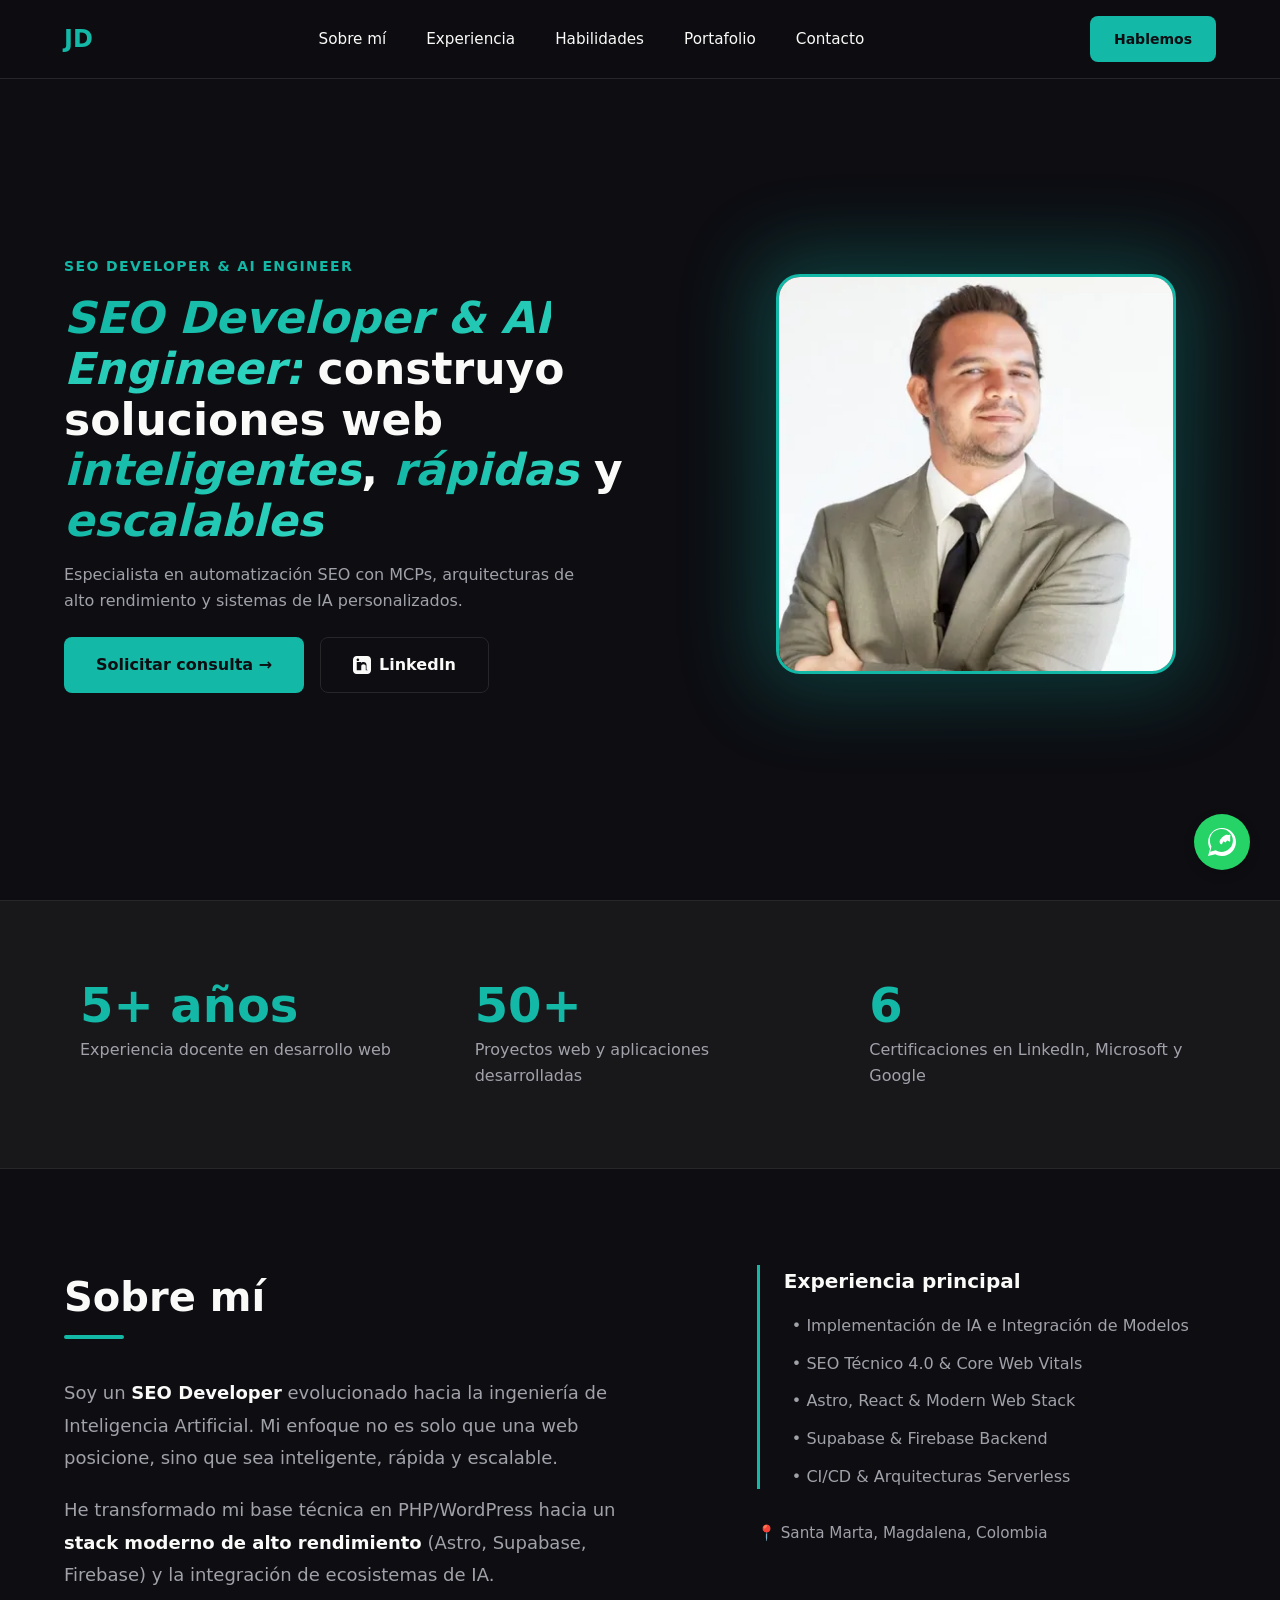
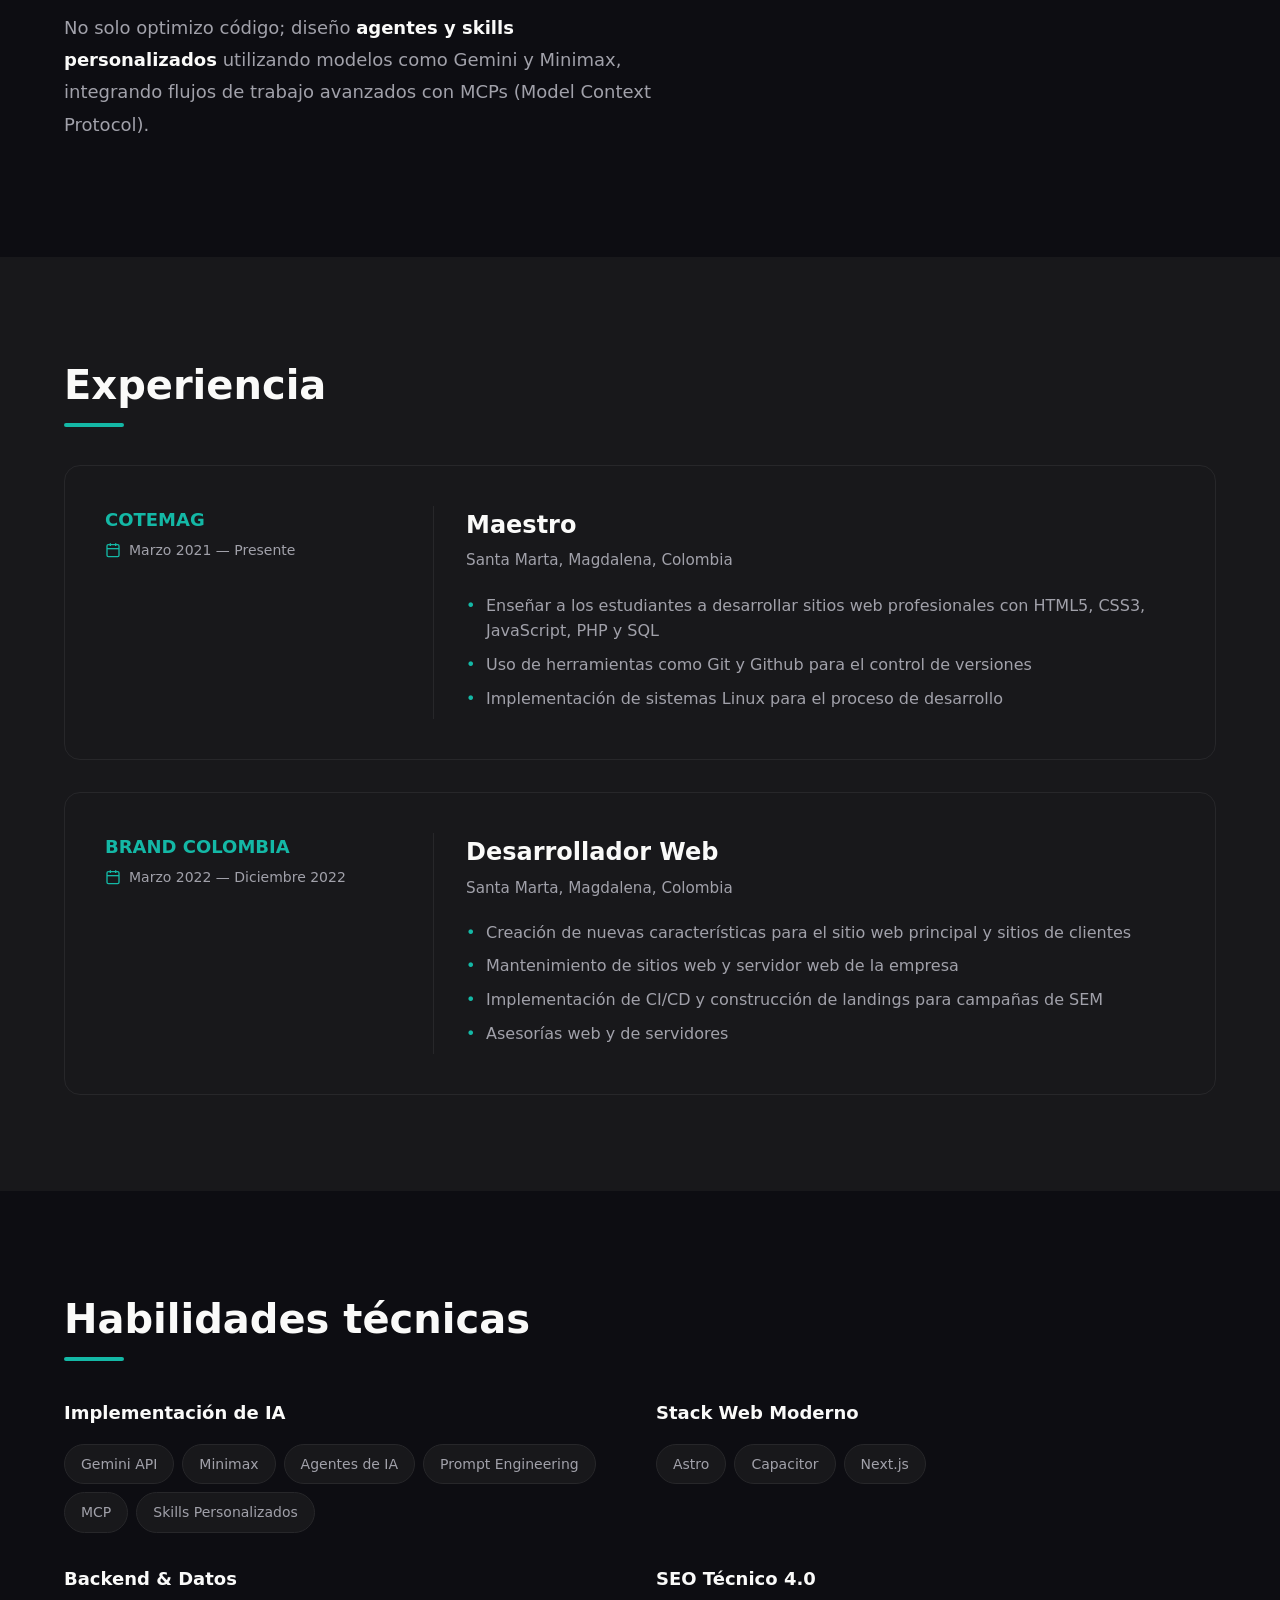
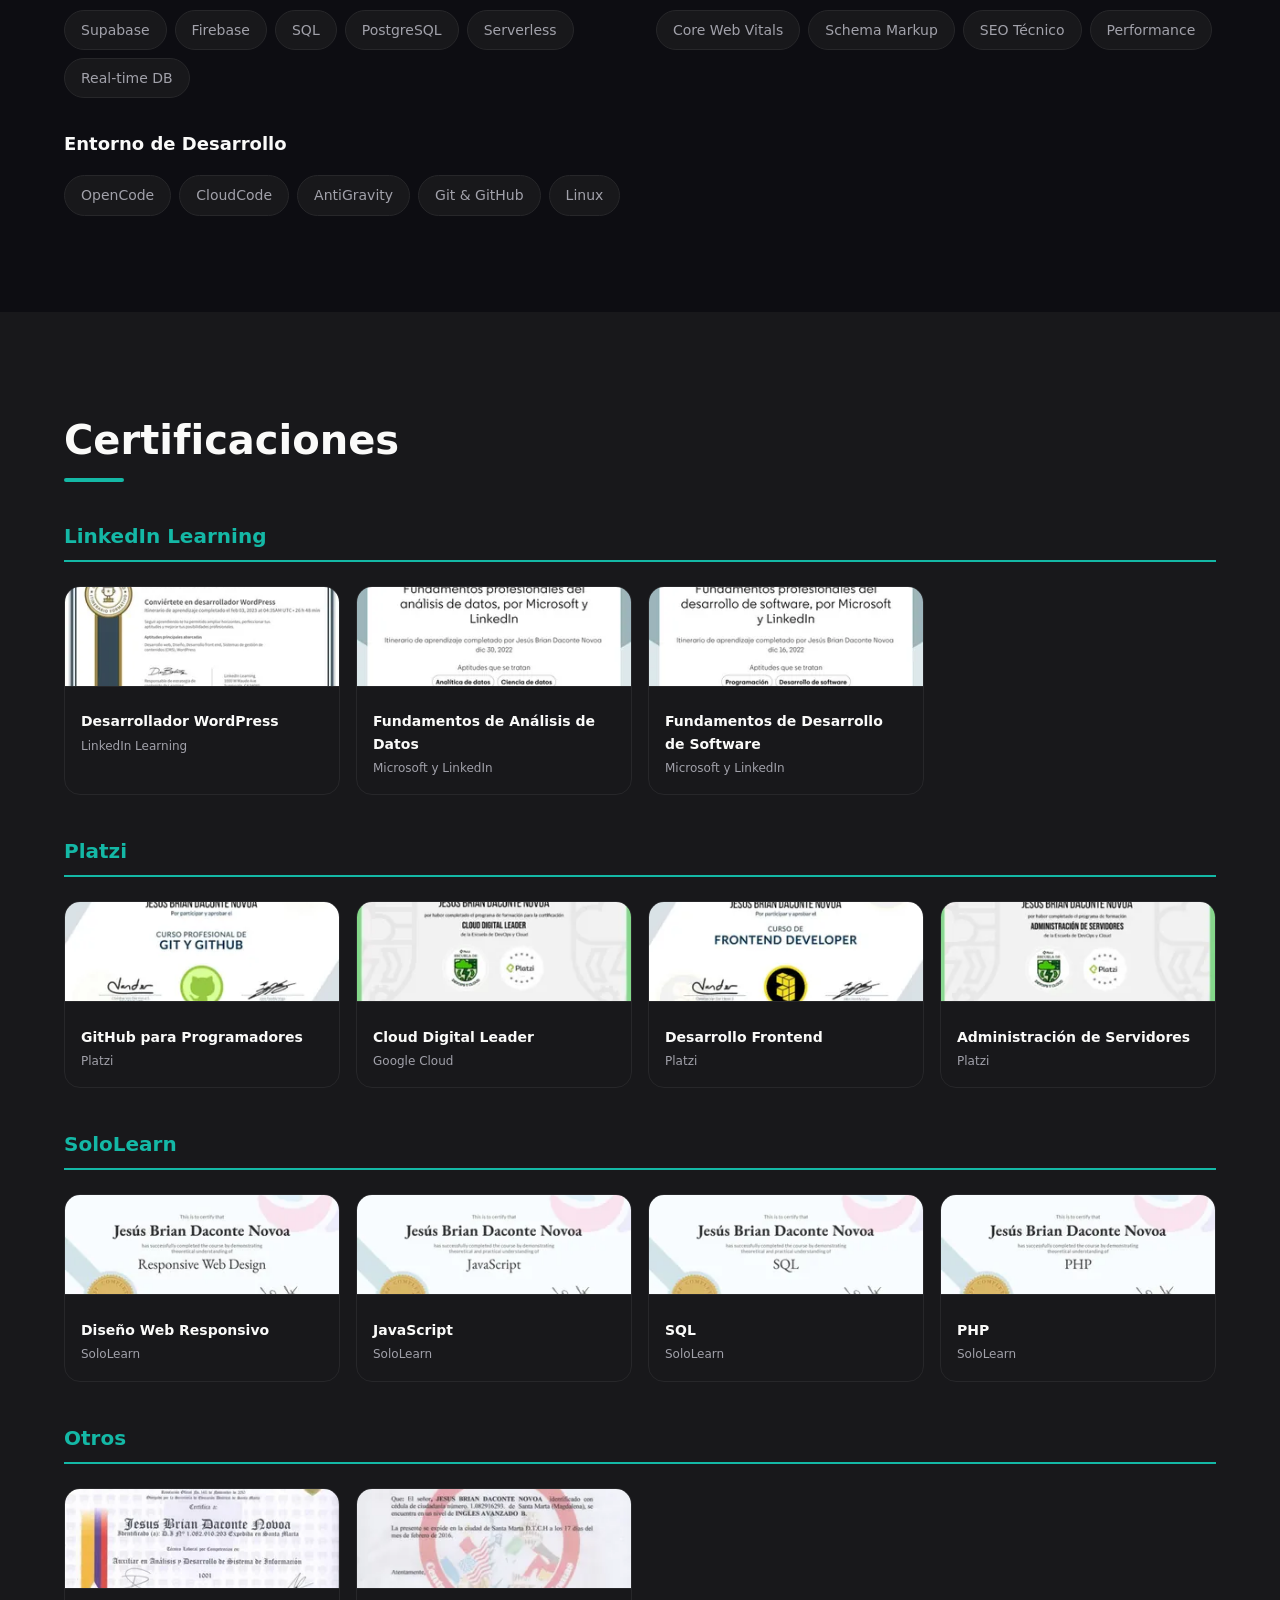
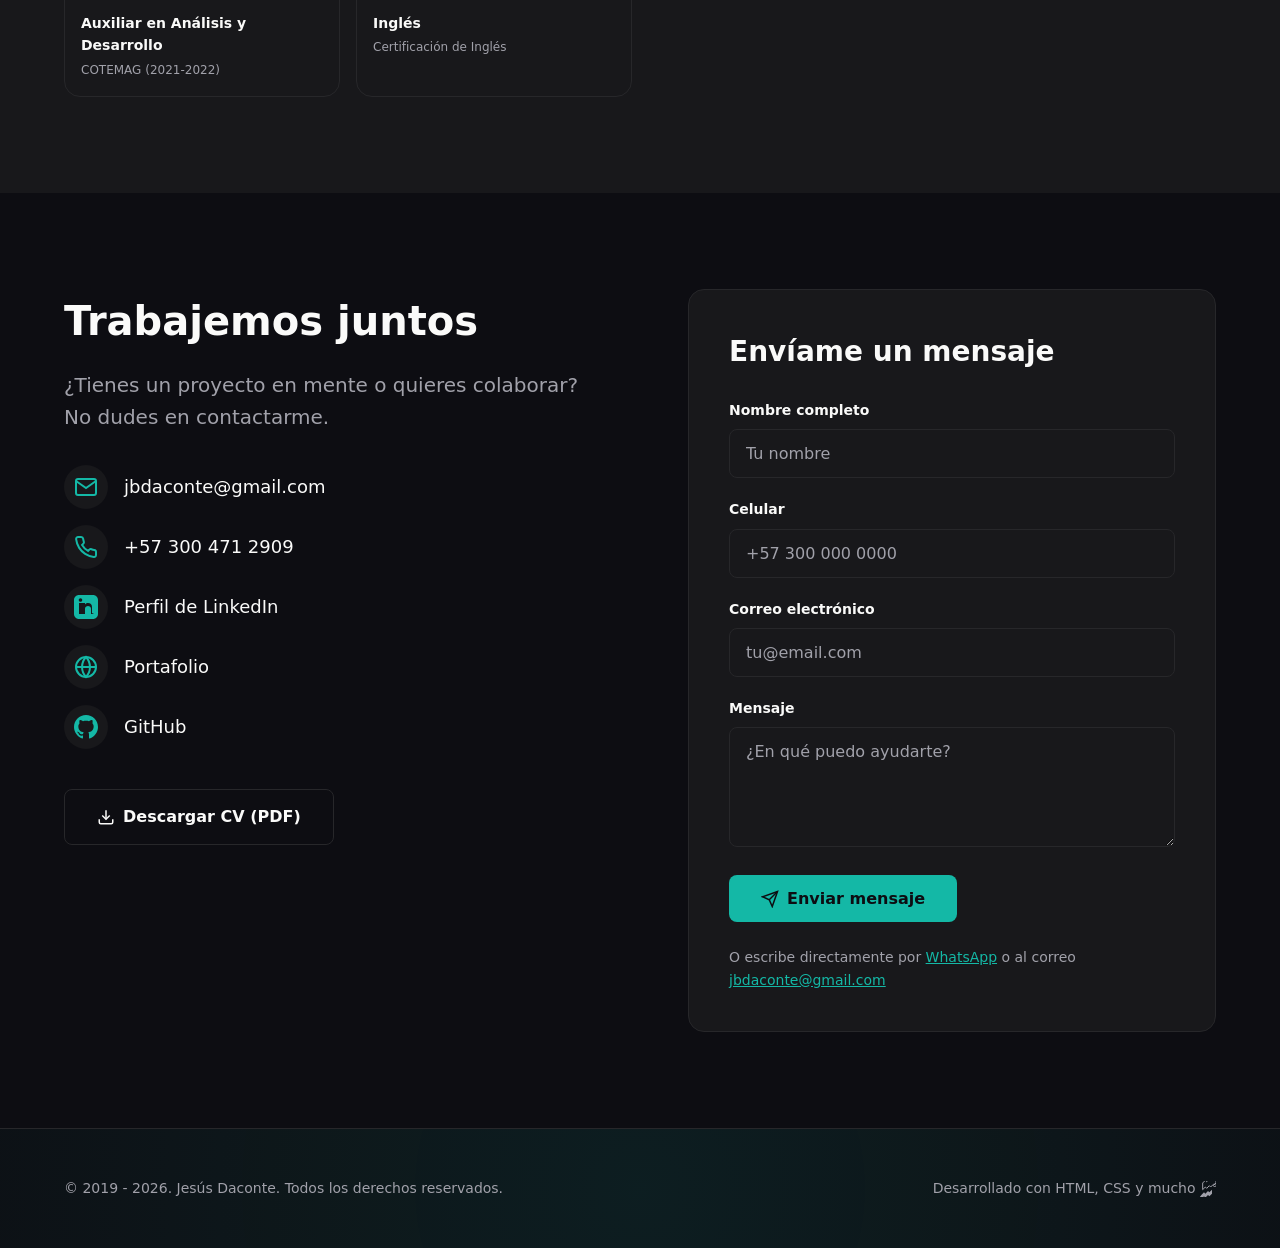
==== commit 699e19c0: "agregando pdf" ====
--- a/index.html
+++ b/index.html
@@ -425,6 +425,10 @@
                             </a>
                         </li>
                     </ul>
+                    <a href="Jesus_Daconte_Hoja_de_Vida.pdf" download class="btn-outline" style="margin-top: 1.5rem; display: inline-flex; gap: 0.5rem;">
+                        <svg width="18" height="18" viewBox="0 0 24 24" fill="none" stroke="currentColor" stroke-width="2"><path d="M21 15v4a2 2 0 0 1-2 2H5a2 2 0 0 1-2-2v-4"/><polyline points="7 10 12 15 17 10"/><line x1="12" y1="15" x2="12" y2="3"/></svg>
+                        Descargar CV (PDF)
+                    </a>
                 </div>
                 <div class="contact-form-wrapper">
                     <h3>Envíame un mensaje</h3>
--- a/css/style.css
+++ b/css/style.css
@@ -78,17 +78,6 @@
         
         nav ul li a.active {
             color: var(--primary);
-            position: relative;
-        }
-
-        nav ul li a.active::after {
-            content: '';
-            position: absolute;
-            bottom: -5px;
-            left: 0;
-            width: 100%;
-            height: 2px;
-            background-color: var(--primary);
         }
         
         /* Mobile navigation toggle */
@@ -195,10 +184,29 @@
             color: var(--foreground);
             font-size: 0.95rem;
             transition: color 0.2s;
+            position: relative;
+            overflow: hidden;
+        }
+
+        nav ul li a::after {
+            content: '';
+            position: absolute;
+            left: 0;
+            bottom: -5px;
+            width: 0;
+            height: 2px;
+            background: var(--primary);
+            transition: width 0.3s ease;
         }
 
         nav ul li a:hover {
             color: var(--primary);
+        }
+
+        nav ul li a:hover::after,
+        nav ul li a.active::after,
+        nav ul li a:focus-visible::after {
+            width: 100%;
         }
 
         nav ul li a:focus-visible {
@@ -282,8 +290,11 @@
         }
 
         .hero-content h1 span {
-            color: var(--primary);
             font-style: italic;
+            background: linear-gradient(to right, var(--primary), var(--primary-light));
+            -webkit-background-clip: text;
+            -webkit-text-fill-color: transparent;
+            background-clip: text;
         }
 
         .hero-content .description {
@@ -372,6 +383,11 @@
             object-fit: cover;
             border-radius: 1.5rem;
             border: 3px solid var(--primary);
+            transition: transform 0.5s ease;
+        }
+
+        .hero-image-wrapper:hover img {
+            transform: scale(1.05);
         }
 
         /* Stats Section */
@@ -422,6 +438,24 @@
             font-size: 2.5rem;
             font-weight: 700;
             margin-bottom: 3rem;
+            position: relative;
+            display: inline-block;
+        }
+
+        .section-title::after {
+            content: '';
+            position: absolute;
+            left: 0;
+            bottom: -10px;
+            width: 60px;
+            height: 4px;
+            background: var(--primary);
+            border-radius: 2px;
+            transition: width 0.3s ease;
+        }
+
+        .section-title:hover::after {
+            width: 80px;
         }
 
         /* About Section */
@@ -478,6 +512,22 @@
             color: var(--muted-foreground);
             margin-top: 2rem;
             font-size: 0.95rem;
+        }
+
+        /* Common card transitions */
+        .experience-card,
+        .cert-card,
+        .contact-form-wrapper,
+        .contact-card {
+            transition: transform 0.3s ease, box-shadow 0.3s ease;
+        }
+
+        .experience-card:hover,
+        .cert-card:hover,
+        .contact-form-wrapper:hover,
+        .contact-card:hover {
+            transform: translateY(-5px);
+            box-shadow: 0 15px 35px rgba(0, 0, 0, 0.15);
         }
 
         /* Experience Section */
@@ -628,7 +678,8 @@
             border-color: var(--primary);
             color: var(--primary);
             background-color: rgba(20, 184, 166, 0.1);
-            transform: translateY(-2px);
+            transform: scale(1.05) rotate(-2deg);
+            box-shadow: 0 5px 15px rgba(20, 184, 166, 0.2);
         }
         
         /* Group skills with subtle dividers */
@@ -718,6 +769,11 @@
             height: 100px;
             object-fit: cover;
             border-bottom: 1px solid var(--border);
+            transition: transform 0.5s ease;
+        }
+
+        .cert-card:hover .cert-image {
+            transform: scale(1.05);
         }
 
         .cert-content {
@@ -943,115 +999,8 @@
             font-size: 0.875rem;
         }
 
-        /* Additional CSS Effects */
-        
-        /* Smooth scale on hover for cards */
-        .experience-card,
-        .cert-card,
-        .contact-form-wrapper,
-        .contact-card {
-            transition: transform 0.3s ease, box-shadow 0.3s ease;
-        }
-        
-        .experience-card:hover,
-        .cert-card:hover,
-        .contact-form-wrapper:hover,
-        .contact-card:hover {
-            transform: translateY(-5px);
-            box-shadow: 0 15px 35px rgba(0, 0, 0, 0.15);
-        }
-        
-        /* Subtle animation for section titles */
-        .section-title {
-            position: relative;
-            display: inline-block;
-            margin-bottom: 3rem;
-        }
-        
-        .section-title::after {
-            content: '';
-            position: absolute;
-            left: 0;
-            bottom: -10px;
-            width: 60px;
-            height: 4px;
-            background: var(--primary);
-            border-radius: 2px;
-            transition: width 0.3s ease;
-        }
-        
-        .section-title:hover::after {
-            width: 80px;
-        }
-        
-        /* Gradient text effect for hero */
-        .hero-content h1 span {
-            background: linear-gradient(to right, var(--primary), var(--primary-light));
-            -webkit-background-clip: text;
-            -webkit-text-fill-color: transparent;
-            background-clip: text;
-        }
-        
-        /* Button hover lift */
-        .btn-primary,
-        .btn-outline,
-        .nav-btn {
-            transition: all 0.3s cubic-bezier(0.25, 0.8, 0.25, 1);
-        }
-        
-        .btn-primary:hover,
-        .btn-outline:hover,
-        .nav-btn:hover {
-            transform: translateY(-3px);
-            box-shadow: 0 10px 25px rgba(20, 184, 166, 0.3);
-        }
-        
-        /* Nav link underline animation */
-        nav ul li a {
-            position: relative;
-            overflow: hidden;
-        }
-        
-        nav ul li a::after {
-            content: '';
-            position: absolute;
-            left: 0;
-            bottom: -5px;
-            width: 0;
-            height: 2px;
-            background: var(--primary);
-            transition: width 0.3s ease;
-        }
-        
-        nav ul li a:hover::after,
-        nav ul li a.active::after,
-        nav ul li a:focus-visible::after {
-            width: 100%;
-        }
-        
-        /* Image hover effect */
-        .hero-image-wrapper img,
-        .cert-image {
-            transition: transform 0.5s ease;
-        }
-        
-        .hero-image-wrapper:hover img,
-        .cert-card:hover .cert-image {
-            transform: scale(1.05);
-        }
-        
-        /* Skill badge pulse on hover */
-        .skill-badge {
-            transition: all 0.3s ease;
-        }
-        
-        .skill-badge:hover {
-            transform: scale(1.05) rotate(-2deg);
-            box-shadow: 0 5px 15px rgba(20, 184, 166, 0.2);
-        }
-        
-/* Page entrance animation for main content */
-body > nav,
+        
+/* Page entrance animation for content below the fold - hero/nav excluded for LCP */
 body > header,
 body > main,
 body > section,
@@ -1061,16 +1010,24 @@
     animation: fadeInUp 0.6s ease forwards;
 }
 
-body > nav { animation-delay: 0.1s; }
-body > header { animation-delay: 0.2s; }
-body > main { animation-delay: 0.3s; }
-body > section:nth-of-type(1) { animation-delay: 0.4s; }
-body > section:nth-of-type(2) { animation-delay: 0.5s; }
-body > section:nth-of-type(3) { animation-delay: 0.6s; }
-body > section:nth-of-type(4) { animation-delay: 0.7s; }
-body > section:nth-of-type(5) { animation-delay: 0.8s; }
-body > section:nth-of-type(6) { animation-delay: 0.9s; }
-body > footer { animation-delay: 1.0s; }
+body > header { animation-delay: 0.1s; }
+body > main { animation-delay: 0.2s; }
+body > section:nth-of-type(1) { animation-delay: 0.3s; }
+body > section:nth-of-type(2) { animation-delay: 0.4s; }
+body > section:nth-of-type(3) { animation-delay: 0.5s; }
+body > section:nth-of-type(4) { animation-delay: 0.6s; }
+body > section:nth-of-type(5) { animation-delay: 0.7s; }
+body > section:nth-of-type(6) { animation-delay: 0.8s; }
+body > footer { animation-delay: 0.9s; }
+
+/* Nav and hero sections must render immediately for LCP */
+body > nav,
+body > section.hero,
+body > header.portfolio-hero {
+    opacity: 1;
+    transform: none;
+    animation: none;
+}
 
 /* Floating WhatsApp Button - Critical Styles */
 .whatsapp-float {
